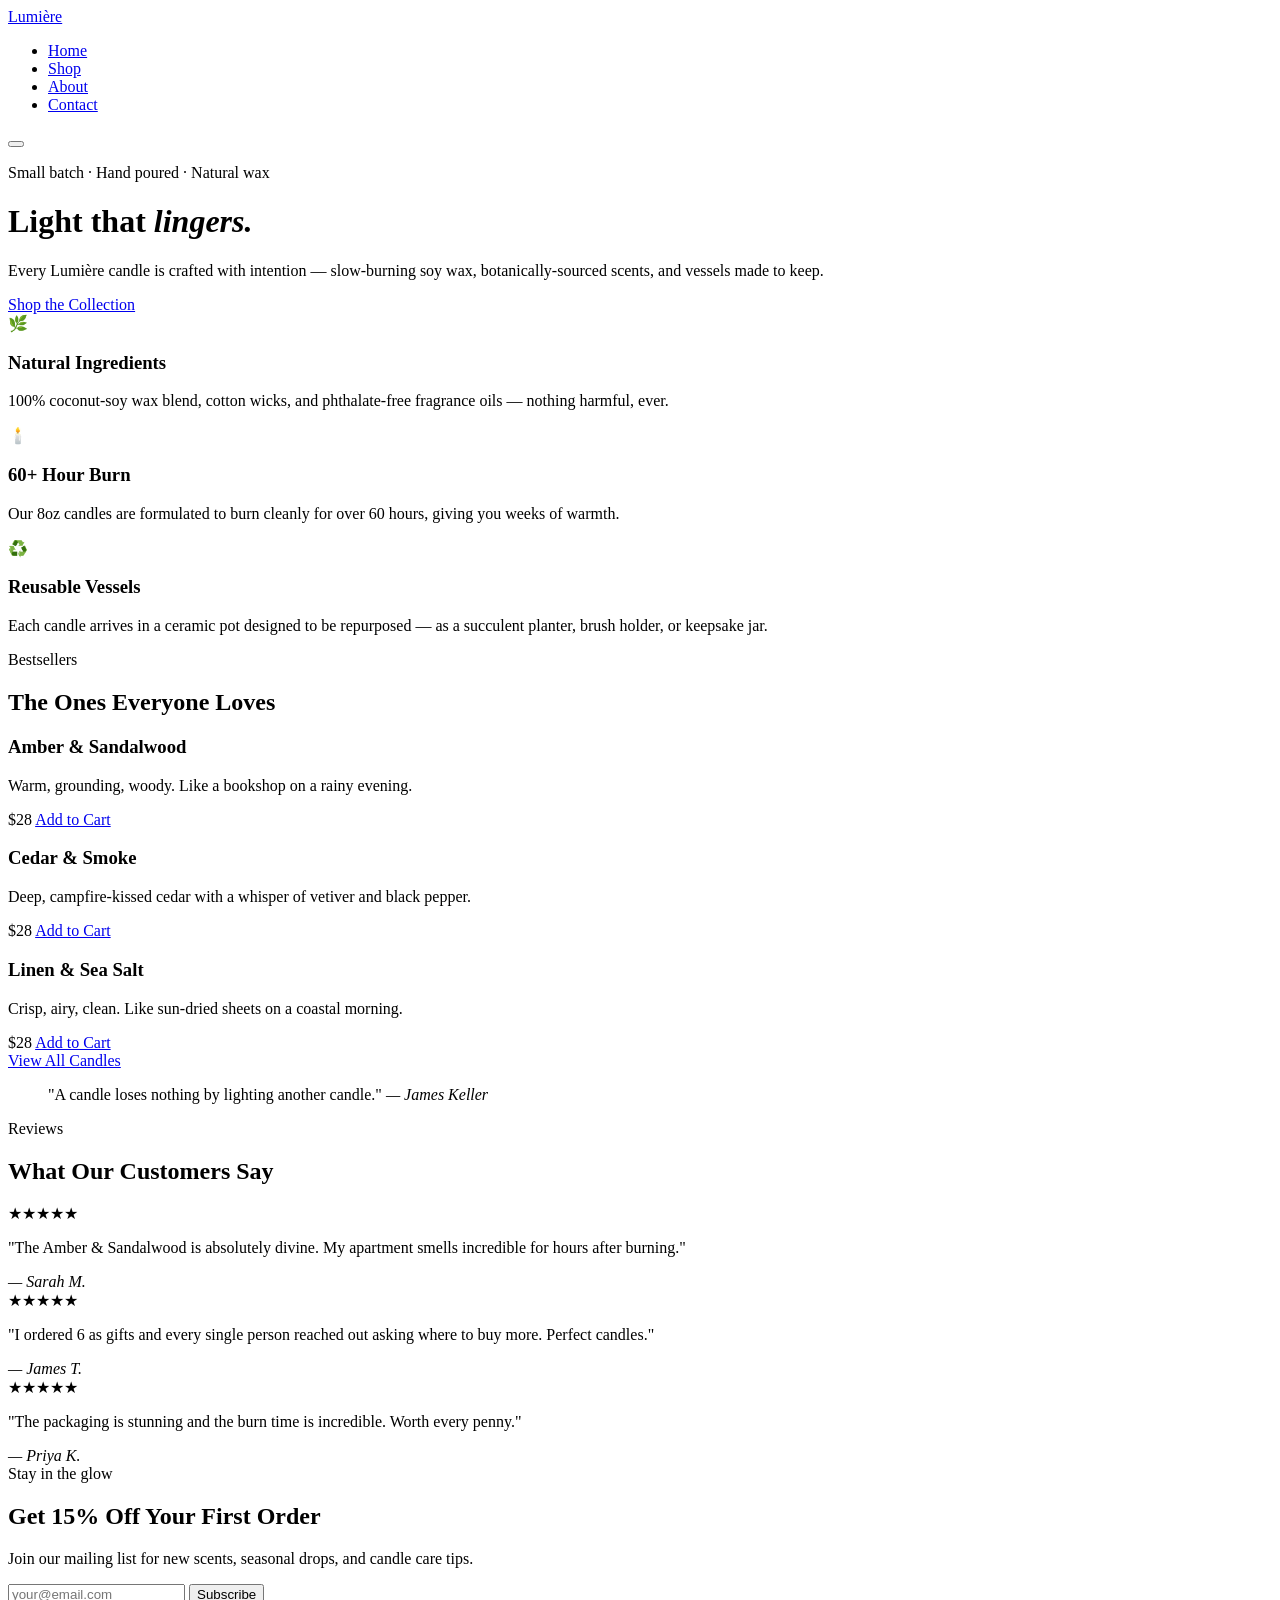
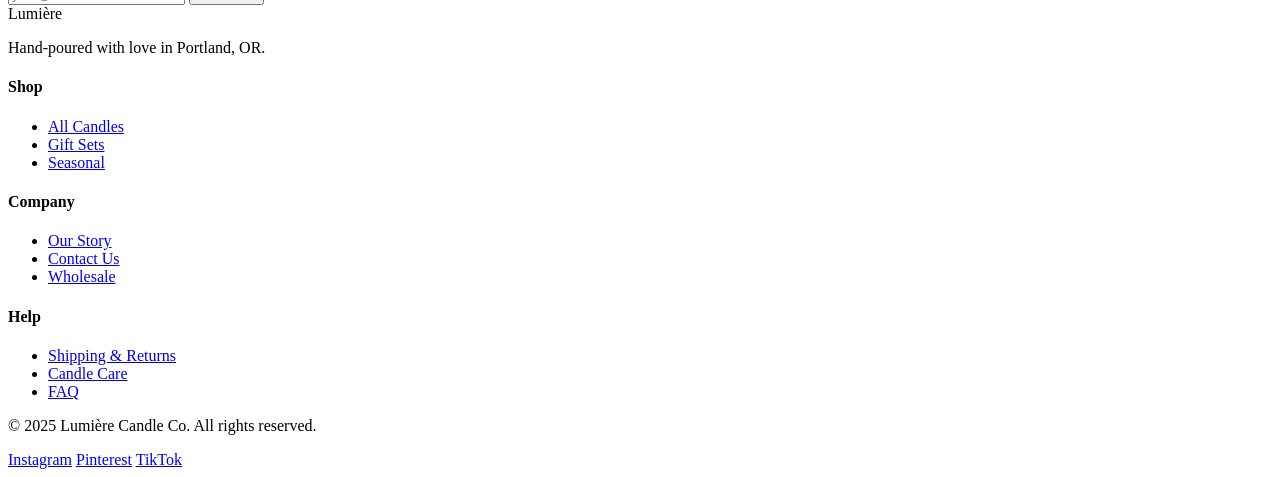
==== index.html @ 0c244f5c "Add files via upload" ====
<!DOCTYPE html>
<html lang="en">
<head>
  <meta charset="UTF-8" />
  <meta name="viewport" content="width=device-width, initial-scale=1.0" />
  <title>Lumière — Handcrafted Candles</title>
  <link rel="stylesheet" href="css/style.css" />
  <link rel="preconnect" href="https://fonts.googleapis.com" />
  <link rel="preconnect" href="https://fonts.gstatic.com" crossorigin />
  <link href="https://fonts.googleapis.com/css2?family=Cormorant+Garamond:ital,wght@0,300;0,400;0,600;1,300;1,400&family=Jost:wght@300;400;500&display=swap" rel="stylesheet" />
</head>
<body>

  <!-- NAV -->
  <nav class="nav" id="nav">
    <a href="index.html" class="nav__logo">Lumière</a>
    <ul class="nav__links">
      <li><a href="index.html">Home</a></li>
      <li><a href="shop.html">Shop</a></li>
      <li><a href="about.html">About</a></li>
      <li><a href="contact.html">Contact</a></li>
    </ul>
    <button class="nav__hamburger" id="hamburger" aria-label="Menu">
      <span></span><span></span><span></span>
    </button>
  </nav>

  <!-- HERO -->
  <header class="hero">
    <div class="hero__grain"></div>
    <div class="hero__content">
      <p class="hero__eyebrow">Small batch · Hand poured · Natural wax</p>
      <h1 class="hero__title">Light that <em>lingers.</em></h1>
      <p class="hero__sub">Every Lumière candle is crafted with intention — slow-burning soy wax, botanically-sourced scents, and vessels made to keep.</p>
      <a href="shop.html" class="btn btn--light">Shop the Collection</a>
    </div>
    <div class="hero__candle" aria-hidden="true">
      <div class="candle">
        <div class="candle__body"></div>
        <div class="candle__flame">
          <div class="candle__flame-inner"></div>
        </div>
        <div class="candle__glow"></div>
      </div>
    </div>
  </header>

  <!-- FEATURES -->
  <section class="features">
    <div class="features__grid">
      <div class="feature reveal">
        <div class="feature__icon">🌿</div>
        <h3>Natural Ingredients</h3>
        <p>100% coconut-soy wax blend, cotton wicks, and phthalate-free fragrance oils — nothing harmful, ever.</p>
      </div>
      <div class="feature reveal">
        <div class="feature__icon">🕯️</div>
        <h3>60+ Hour Burn</h3>
        <p>Our 8oz candles are formulated to burn cleanly for over 60 hours, giving you weeks of warmth.</p>
      </div>
      <div class="feature reveal">
        <div class="feature__icon">♻️</div>
        <h3>Reusable Vessels</h3>
        <p>Each candle arrives in a ceramic pot designed to be repurposed — as a succulent planter, brush holder, or keepsake jar.</p>
      </div>
    </div>
  </section>

  <!-- FEATURED PRODUCTS -->
  <section class="products">
    <div class="products__header reveal">
      <span class="section-label">Bestsellers</span>
      <h2>The Ones Everyone Loves</h2>
    </div>
    <div class="products__grid">
      <div class="card reveal">
        <div class="card__img card__img--amber"></div>
        <div class="card__body">
          <h3 class="card__name">Amber & Sandalwood</h3>
          <p class="card__desc">Warm, grounding, woody. Like a bookshop on a rainy evening.</p>
          <div class="card__footer">
            <span class="card__price">$28</span>
            <a href="shop.html" class="btn btn--small">Add to Cart</a>
          </div>
        </div>
      </div>
      <div class="card reveal">
        <div class="card__img card__img--cedar"></div>
        <div class="card__body">
          <h3 class="card__name">Cedar & Smoke</h3>
          <p class="card__desc">Deep, campfire-kissed cedar with a whisper of vetiver and black pepper.</p>
          <div class="card__footer">
            <span class="card__price">$28</span>
            <a href="shop.html" class="btn btn--small">Add to Cart</a>
          </div>
        </div>
      </div>
      <div class="card reveal">
        <div class="card__img card__img--linen"></div>
        <div class="card__body">
          <h3 class="card__name">Linen & Sea Salt</h3>
          <p class="card__desc">Crisp, airy, clean. Like sun-dried sheets on a coastal morning.</p>
          <div class="card__footer">
            <span class="card__price">$28</span>
            <a href="shop.html" class="btn btn--small">Add to Cart</a>
          </div>
        </div>
      </div>
    </div>
    <div class="products__cta reveal">
      <a href="shop.html" class="btn btn--outline">View All Candles</a>
    </div>
  </section>

  <!-- QUOTE BANNER -->
  <section class="quote">
    <div class="quote__grain"></div>
    <blockquote class="quote__text reveal">
      "A candle loses nothing by lighting another candle."
      <cite>— James Keller</cite>
    </blockquote>
  </section>

  <!-- TESTIMONIALS -->
  <section class="testimonials">
    <div class="testimonials__header reveal">
      <span class="section-label">Reviews</span>
      <h2>What Our Customers Say</h2>
    </div>
    <div class="testimonials__grid">
      <div class="testimonial reveal">
        <div class="testimonial__stars">★★★★★</div>
        <p>"The Amber & Sandalwood is absolutely divine. My apartment smells incredible for hours after burning."</p>
        <cite>— Sarah M.</cite>
      </div>
      <div class="testimonial reveal">
        <div class="testimonial__stars">★★★★★</div>
        <p>"I ordered 6 as gifts and every single person reached out asking where to buy more. Perfect candles."</p>
        <cite>— James T.</cite>
      </div>
      <div class="testimonial reveal">
        <div class="testimonial__stars">★★★★★</div>
        <p>"The packaging is stunning and the burn time is incredible. Worth every penny."</p>
        <cite>— Priya K.</cite>
      </div>
    </div>
  </section>

  <!-- NEWSLETTER -->
  <section class="newsletter reveal">
    <div class="newsletter__inner">
      <span class="section-label">Stay in the glow</span>
      <h2>Get 15% Off Your First Order</h2>
      <p>Join our mailing list for new scents, seasonal drops, and candle care tips.</p>
      <form class="newsletter__form" onsubmit="handleSubscribe(event)">
        <input type="email" placeholder="your@email.com" required />
        <button type="submit" class="btn btn--dark">Subscribe</button>
      </form>
      <p class="newsletter__note" id="newsletter-thanks" style="display:none;">✓ You're on the list! Check your inbox.</p>
    </div>
  </section>

  <!-- FOOTER -->
  <footer class="footer">
    <div class="footer__top">
      <div class="footer__brand">
        <span class="footer__logo">Lumière</span>
        <p>Hand-poured with love in Portland, OR.</p>
      </div>
      <div class="footer__links">
        <h4>Shop</h4>
        <ul>
          <li><a href="shop.html">All Candles</a></li>
          <li><a href="shop.html">Gift Sets</a></li>
          <li><a href="shop.html">Seasonal</a></li>
        </ul>
      </div>
      <div class="footer__links">
        <h4>Company</h4>
        <ul>
          <li><a href="about.html">Our Story</a></li>
          <li><a href="contact.html">Contact Us</a></li>
          <li><a href="#">Wholesale</a></li>
        </ul>
      </div>
      <div class="footer__links">
        <h4>Help</h4>
        <ul>
          <li><a href="#">Shipping & Returns</a></li>
          <li><a href="#">Candle Care</a></li>
          <li><a href="#">FAQ</a></li>
        </ul>
      </div>
    </div>
    <div class="footer__bottom">
      <p>© 2025 Lumière Candle Co. All rights reserved.</p>
      <div class="footer__socials">
        <a href="#" aria-label="Instagram">Instagram</a>
        <a href="#" aria-label="Pinterest">Pinterest</a>
        <a href="#" aria-label="TikTok">TikTok</a>
      </div>
    </div>
  </footer>

  <script src="js/main.js"></script>
</body>
</html>
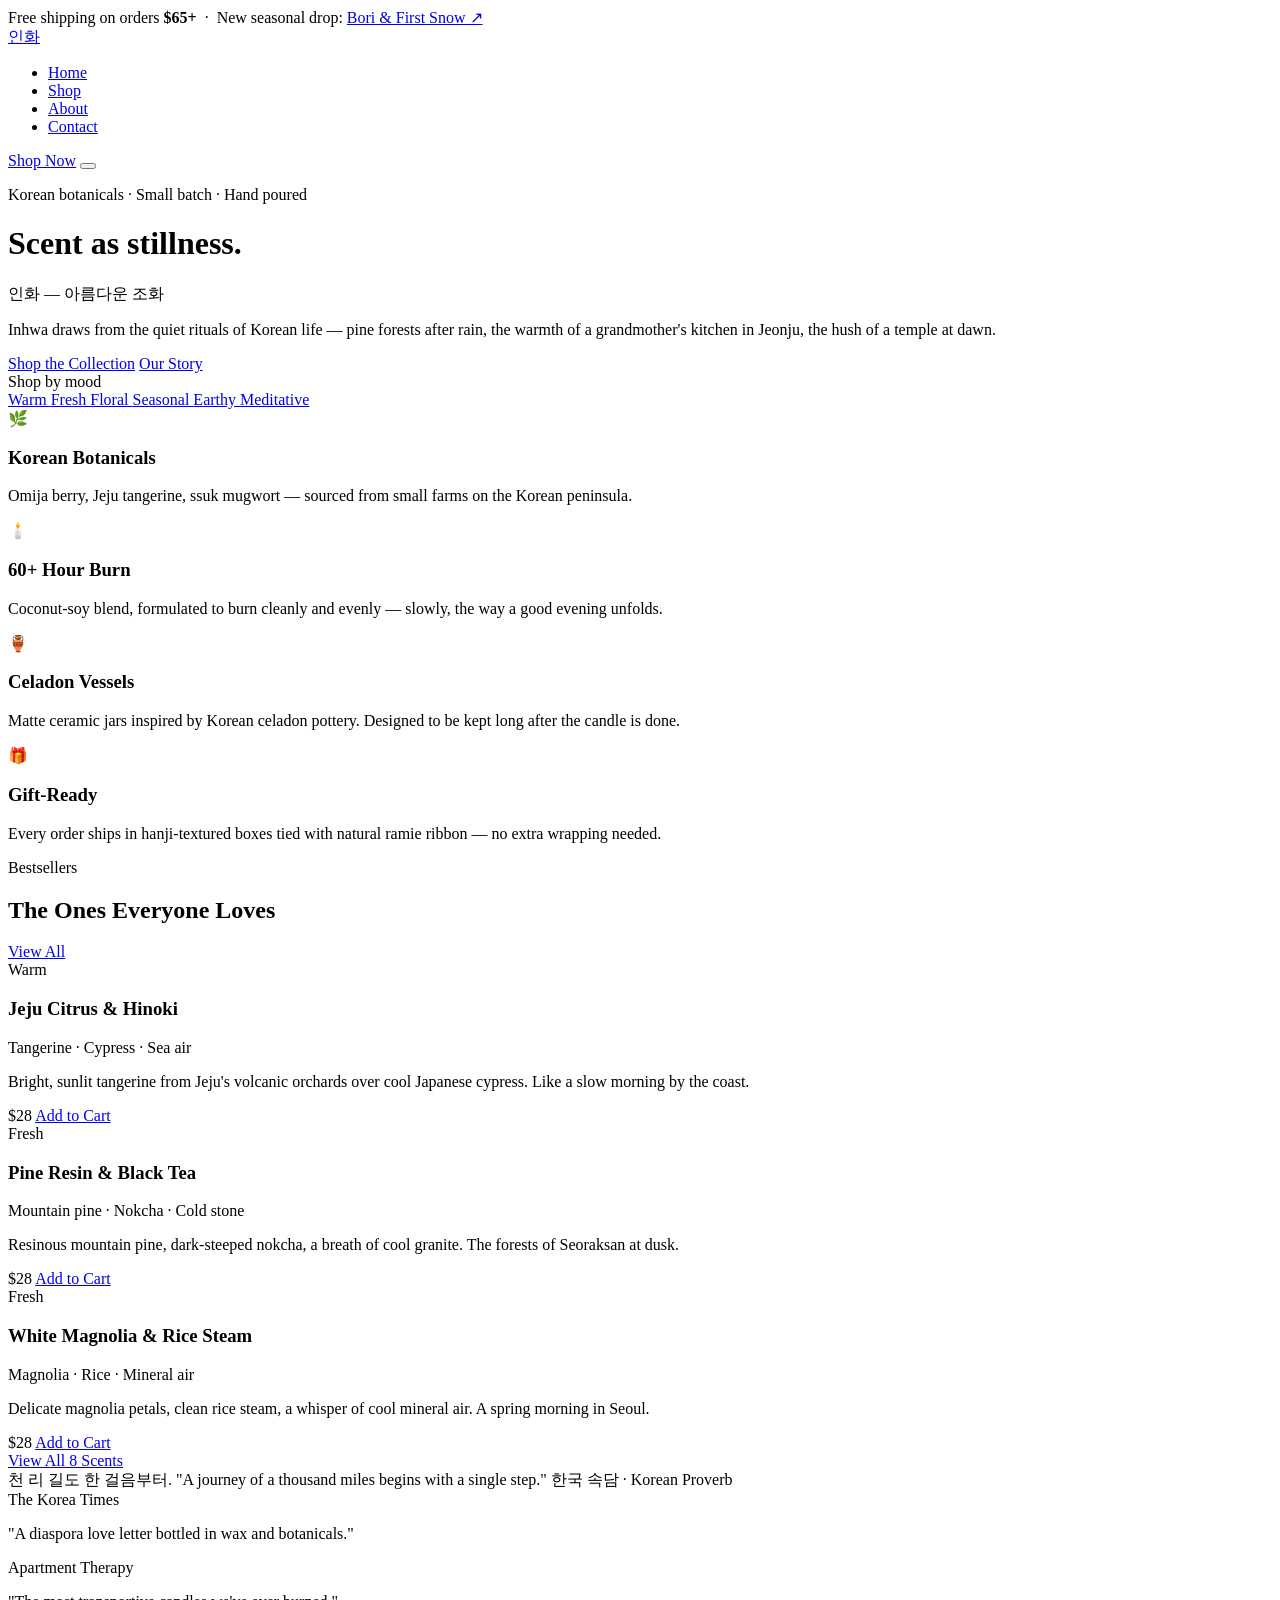
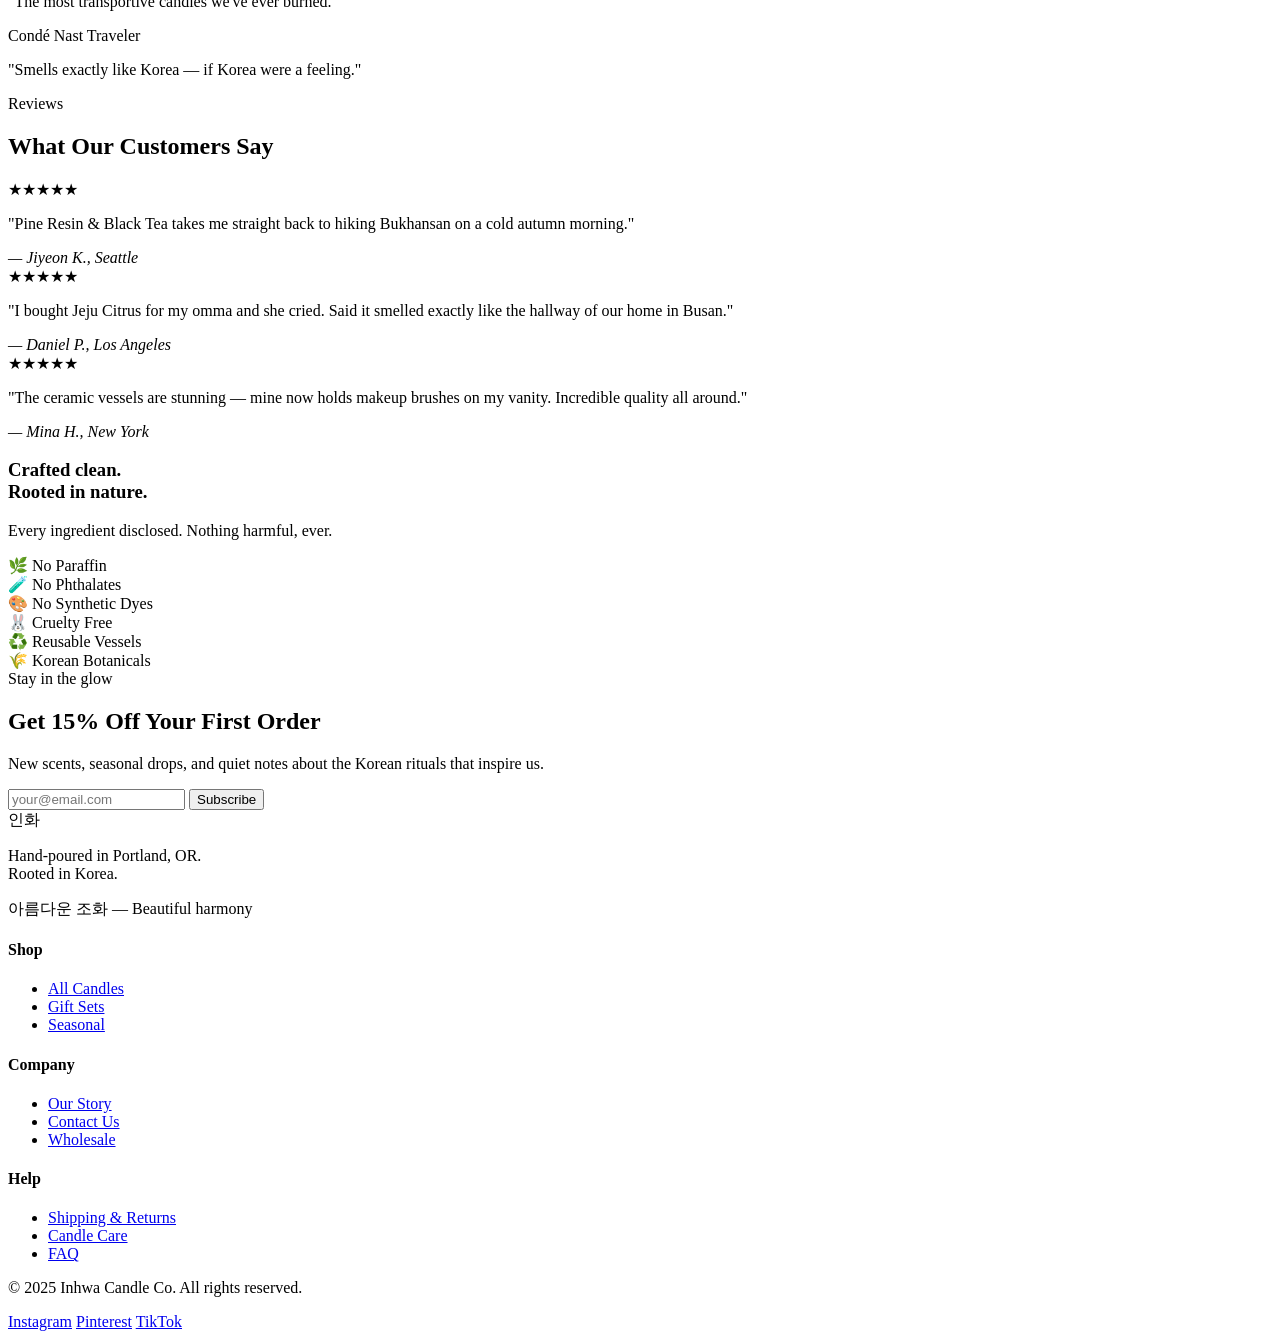
==== commit 6a7dfefa: "Add files via upload" ====
--- a/index.html
+++ b/index.html
@@ -3,122 +3,221 @@
 <head>
   <meta charset="UTF-8" />
   <meta name="viewport" content="width=device-width, initial-scale=1.0" />
-  <title>Lumière — Handcrafted Candles</title>
+  <title>Inhwa — Handcrafted Korean-Inspired Candles</title>
   <link rel="stylesheet" href="css/style.css" />
-  <link rel="preconnect" href="https://fonts.googleapis.com" />
-  <link rel="preconnect" href="https://fonts.gstatic.com" crossorigin />
-  <link href="https://fonts.googleapis.com/css2?family=Cormorant+Garamond:ital,wght@0,300;0,400;0,600;1,300;1,400&family=Jost:wght@300;400;500&display=swap" rel="stylesheet" />
 </head>
 <body>
 
+  <!-- ANNOUNCEMENT BAR -->
+  <div class="announcement">
+    Free shipping on orders <strong>$65+</strong> &nbsp;·&nbsp; 
+    New seasonal drop: <a href="shop.html">Bori & First Snow ↗</a>
+  </div>
+
   <!-- NAV -->
   <nav class="nav" id="nav">
-    <a href="index.html" class="nav__logo">Lumière</a>
+    <a href="index.html" class="nav__logo">
+      인화<span class="logo-dot"></span>
+    </a>
     <ul class="nav__links">
-      <li><a href="index.html">Home</a></li>
+      <li><a href="index.html" class="active">Home</a></li>
       <li><a href="shop.html">Shop</a></li>
       <li><a href="about.html">About</a></li>
       <li><a href="contact.html">Contact</a></li>
     </ul>
+    <a href="shop.html" class="btn nav__cta">Shop Now</a>
     <button class="nav__hamburger" id="hamburger" aria-label="Menu">
       <span></span><span></span><span></span>
     </button>
   </nav>
 
-  <!-- HERO -->
+  <!-- DANCHEONG STRIPE -->
+  <div class="dancheong-border"></div>
+
+  <!-- HERO — Split layout -->
   <header class="hero">
-    <div class="hero__grain"></div>
-    <div class="hero__content">
-      <p class="hero__eyebrow">Small batch · Hand poured · Natural wax</p>
-      <h1 class="hero__title">Light that <em>lingers.</em></h1>
-      <p class="hero__sub">Every Lumière candle is crafted with intention — slow-burning soy wax, botanically-sourced scents, and vessels made to keep.</p>
-      <a href="shop.html" class="btn btn--light">Shop the Collection</a>
-    </div>
-    <div class="hero__candle" aria-hidden="true">
-      <div class="candle">
-        <div class="candle__body"></div>
-        <div class="candle__flame">
-          <div class="candle__flame-inner"></div>
-        </div>
-        <div class="candle__glow"></div>
+    <div class="hero__left">
+      <p class="hero__eyebrow">Korean botanicals · Small batch · Hand poured</p>
+      <h1 class="hero__title">
+        Scent as
+        <span class="hero__title--sub">stillness.</span>
+      </h1>
+      <p class="hero__korean">인화 — 아름다운 조화</p>
+      <p class="hero__sub">Inhwa draws from the quiet rituals of Korean life — pine forests after rain, the warmth of a grandmother's kitchen in Jeonju, the hush of a temple at dawn.</p>
+      <div class="hero__actions">
+        <a href="shop.html" class="btn btn--primary">Shop the Collection</a>
+        <a href="about.html" class="btn btn--ghost">Our Story</a>
+      </div>
+    </div>
+    <div class="hero__right">
+      <div class="hero__geo">
+        <div class="geo-ring"></div>
+        <div class="geo-ring"></div>
+        <div class="geo-ring"></div>
+        <div class="geo-diamond"></div>
+        <div class="geo-diamond-sm"></div>
+        <div class="geo-bar"></div>
+        <div class="geo-bar"></div>
+        <div class="candle-3d">
+          <div class="candle__glow"></div>
+          <div class="candle__flame">
+            <div class="candle__flame-inner"></div>
+          </div>
+          <div class="candle__body"></div>
+        </div>
       </div>
     </div>
   </header>
+
+  <!-- SCENT STRIP -->
+  <section class="scent-strip">
+    <div class="scent-strip__label">
+      <span class="section-label">Shop by mood</span>
+    </div>
+    <div class="scent-strip__track">
+      <a href="shop.html" class="scent-pill">
+        <span class="scent-pill__dot" style="background:#c87830"></span> Warm
+      </a>
+      <a href="shop.html" class="scent-pill">
+        <span class="scent-pill__dot" style="background:#1a7a6e"></span> Fresh
+      </a>
+      <a href="shop.html" class="scent-pill">
+        <span class="scent-pill__dot" style="background:#1e4fa3"></span> Floral
+      </a>
+      <a href="shop.html" class="scent-pill">
+        <span class="scent-pill__dot" style="background:#c94430"></span> Seasonal
+      </a>
+      <a href="shop.html" class="scent-pill">
+        <span class="scent-pill__dot" style="background:#2a6b35"></span> Earthy
+      </a>
+      <a href="shop.html" class="scent-pill">
+        <span class="scent-pill__dot" style="background:#6040a8"></span> Meditative
+      </a>
+    </div>
+  </section>
 
   <!-- FEATURES -->
   <section class="features">
     <div class="features__grid">
       <div class="feature reveal">
-        <div class="feature__icon">🌿</div>
-        <h3>Natural Ingredients</h3>
-        <p>100% coconut-soy wax blend, cotton wicks, and phthalate-free fragrance oils — nothing harmful, ever.</p>
+        <span class="feature__icon">🌿</span>
+        <h3>Korean Botanicals</h3>
+        <p>Omija berry, Jeju tangerine, ssuk mugwort — sourced from small farms on the Korean peninsula.</p>
       </div>
       <div class="feature reveal">
-        <div class="feature__icon">🕯️</div>
+        <span class="feature__icon">🕯️</span>
         <h3>60+ Hour Burn</h3>
-        <p>Our 8oz candles are formulated to burn cleanly for over 60 hours, giving you weeks of warmth.</p>
+        <p>Coconut-soy blend, formulated to burn cleanly and evenly — slowly, the way a good evening unfolds.</p>
       </div>
       <div class="feature reveal">
-        <div class="feature__icon">♻️</div>
-        <h3>Reusable Vessels</h3>
-        <p>Each candle arrives in a ceramic pot designed to be repurposed — as a succulent planter, brush holder, or keepsake jar.</p>
-      </div>
-    </div>
-  </section>
-
-  <!-- FEATURED PRODUCTS -->
+        <span class="feature__icon">🏺</span>
+        <h3>Celadon Vessels</h3>
+        <p>Matte ceramic jars inspired by Korean celadon pottery. Designed to be kept long after the candle is done.</p>
+      </div>
+      <div class="feature reveal">
+        <span class="feature__icon">🎁</span>
+        <h3>Gift-Ready</h3>
+        <p>Every order ships in hanji-textured boxes tied with natural ramie ribbon — no extra wrapping needed.</p>
+      </div>
+    </div>
+  </section>
+
+  <!-- DANCHEONG STRIPE -->
+  <div class="dancheong-border dancheong-border--thin"></div>
+
+  <!-- PRODUCTS -->
   <section class="products">
     <div class="products__header reveal">
-      <span class="section-label">Bestsellers</span>
-      <h2>The Ones Everyone Loves</h2>
+      <div>
+        <span class="section-label">Bestsellers</span>
+        <h2>The Ones Everyone Loves</h2>
+      </div>
+      <a href="shop.html" class="btn btn--outline">View All</a>
     </div>
     <div class="products__grid">
+
       <div class="card reveal">
-        <div class="card__img card__img--amber"></div>
+        <div class="card__stripe" style="background:linear-gradient(to bottom,#c87830,#e8aa60)"></div>
+        <div class="card__img">
+          <div class="card__img-inner card__img-inner--amber" style="background:linear-gradient(135deg,#5a3010,#9a5820 40%,#c87830 70%,#e8aa60)"></div>
+        </div>
         <div class="card__body">
-          <h3 class="card__name">Amber & Sandalwood</h3>
-          <p class="card__desc">Warm, grounding, woody. Like a bookshop on a rainy evening.</p>
+          <span class="card__tag card__tag--warm">Warm</span>
+          <h3 class="card__name">Jeju Citrus & Hinoki</h3>
+          <p class="card__notes">Tangerine · Cypress · Sea air</p>
+          <p class="card__desc">Bright, sunlit tangerine from Jeju's volcanic orchards over cool Japanese cypress. Like a slow morning by the coast.</p>
           <div class="card__footer">
             <span class="card__price">$28</span>
             <a href="shop.html" class="btn btn--small">Add to Cart</a>
           </div>
         </div>
       </div>
+
       <div class="card reveal">
-        <div class="card__img card__img--cedar"></div>
+        <div class="card__stripe" style="background:linear-gradient(to bottom,#1a7a6e,#3aa8a0)"></div>
+        <div class="card__img">
+          <div class="card__img-inner" style="background:linear-gradient(135deg,#1a3020,#2a5535 40%,#3a7048 70%,#6a9a60)"></div>
+        </div>
         <div class="card__body">
-          <h3 class="card__name">Cedar & Smoke</h3>
-          <p class="card__desc">Deep, campfire-kissed cedar with a whisper of vetiver and black pepper.</p>
+          <span class="card__tag card__tag--fresh">Fresh</span>
+          <h3 class="card__name">Pine Resin & Black Tea</h3>
+          <p class="card__notes">Mountain pine · Nokcha · Cold stone</p>
+          <p class="card__desc">Resinous mountain pine, dark-steeped nokcha, a breath of cool granite. The forests of Seoraksan at dusk.</p>
           <div class="card__footer">
             <span class="card__price">$28</span>
             <a href="shop.html" class="btn btn--small">Add to Cart</a>
           </div>
         </div>
       </div>
+
       <div class="card reveal">
-        <div class="card__img card__img--linen"></div>
+        <div class="card__stripe" style="background:linear-gradient(to bottom,#3a6068,#90d0c8)"></div>
+        <div class="card__img">
+          <div class="card__img-inner" style="background:linear-gradient(135deg,#3a6068,#2a8888 40%,#3aa8a0 70%,#90d0c8)"></div>
+        </div>
         <div class="card__body">
-          <h3 class="card__name">Linen & Sea Salt</h3>
-          <p class="card__desc">Crisp, airy, clean. Like sun-dried sheets on a coastal morning.</p>
+          <span class="card__tag card__tag--fresh">Fresh</span>
+          <h3 class="card__name">White Magnolia & Rice Steam</h3>
+          <p class="card__notes">Magnolia · Rice · Mineral air</p>
+          <p class="card__desc">Delicate magnolia petals, clean rice steam, a whisper of cool mineral air. A spring morning in Seoul.</p>
           <div class="card__footer">
             <span class="card__price">$28</span>
             <a href="shop.html" class="btn btn--small">Add to Cart</a>
           </div>
         </div>
       </div>
+
     </div>
     <div class="products__cta reveal">
-      <a href="shop.html" class="btn btn--outline">View All Candles</a>
+      <a href="shop.html" class="btn btn--outline">View All 8 Scents</a>
     </div>
   </section>
 
   <!-- QUOTE BANNER -->
   <section class="quote">
-    <div class="quote__grain"></div>
-    <blockquote class="quote__text reveal">
-      "A candle loses nothing by lighting another candle."
-      <cite>— James Keller</cite>
-    </blockquote>
+    <div class="quote__inner reveal">
+      <span class="quote__hangul">천 리 길도 한 걸음부터.</span>
+      <span class="quote__translation">"A journey of a thousand miles begins with a single step."</span>
+      <span class="quote__source">한국 속담 · Korean Proverb</span>
+    </div>
+  </section>
+
+  <!-- PRESS -->
+  <section class="press">
+    <div class="press__inner">
+      <div class="press__item reveal">
+        <span class="press__outlet">The Korea Times</span>
+        <p class="press__quote">"A diaspora love letter bottled in wax and botanicals."</p>
+      </div>
+      <div class="press__item reveal">
+        <span class="press__outlet">Apartment Therapy</span>
+        <p class="press__quote">"The most transportive candles we've ever burned."</p>
+      </div>
+      <div class="press__item reveal">
+        <span class="press__outlet">Condé Nast Traveler</span>
+        <p class="press__quote">"Smells exactly like Korea — if Korea were a feeling."</p>
+      </div>
+    </div>
   </section>
 
   <!-- TESTIMONIALS -->
@@ -130,18 +229,36 @@
     <div class="testimonials__grid">
       <div class="testimonial reveal">
         <div class="testimonial__stars">★★★★★</div>
-        <p>"The Amber & Sandalwood is absolutely divine. My apartment smells incredible for hours after burning."</p>
-        <cite>— Sarah M.</cite>
+        <p>"Pine Resin & Black Tea takes me straight back to hiking Bukhansan on a cold autumn morning."</p>
+        <cite>— Jiyeon K., Seattle</cite>
       </div>
       <div class="testimonial reveal">
         <div class="testimonial__stars">★★★★★</div>
-        <p>"I ordered 6 as gifts and every single person reached out asking where to buy more. Perfect candles."</p>
-        <cite>— James T.</cite>
+        <p>"I bought Jeju Citrus for my omma and she cried. Said it smelled exactly like the hallway of our home in Busan."</p>
+        <cite>— Daniel P., Los Angeles</cite>
       </div>
       <div class="testimonial reveal">
         <div class="testimonial__stars">★★★★★</div>
-        <p>"The packaging is stunning and the burn time is incredible. Worth every penny."</p>
-        <cite>— Priya K.</cite>
+        <p>"The ceramic vessels are stunning — mine now holds makeup brushes on my vanity. Incredible quality all around."</p>
+        <cite>— Mina H., New York</cite>
+      </div>
+    </div>
+  </section>
+
+  <!-- INGREDIENTS BADGES -->
+  <section class="ingredients">
+    <div class="ingredients__inner">
+      <div class="ingredients__text">
+        <h3>Crafted clean.<br>Rooted in nature.</h3>
+        <p>Every ingredient disclosed. Nothing harmful, ever.</p>
+      </div>
+      <div class="ingredients__badges">
+        <div class="badge"><span class="badge__icon">🌿</span> No Paraffin</div>
+        <div class="badge"><span class="badge__icon">🧪</span> No Phthalates</div>
+        <div class="badge"><span class="badge__icon">🎨</span> No Synthetic Dyes</div>
+        <div class="badge"><span class="badge__icon">🐰</span> Cruelty Free</div>
+        <div class="badge"><span class="badge__icon">♻️</span> Reusable Vessels</div>
+        <div class="badge"><span class="badge__icon">🌾</span> Korean Botanicals</div>
       </div>
     </div>
   </section>
@@ -151,21 +268,25 @@
     <div class="newsletter__inner">
       <span class="section-label">Stay in the glow</span>
       <h2>Get 15% Off Your First Order</h2>
-      <p>Join our mailing list for new scents, seasonal drops, and candle care tips.</p>
+      <p>New scents, seasonal drops, and quiet notes about the Korean rituals that inspire us.</p>
       <form class="newsletter__form" onsubmit="handleSubscribe(event)">
         <input type="email" placeholder="your@email.com" required />
         <button type="submit" class="btn btn--dark">Subscribe</button>
       </form>
-      <p class="newsletter__note" id="newsletter-thanks" style="display:none;">✓ You're on the list! Check your inbox.</p>
-    </div>
-  </section>
+      <p class="newsletter__note" id="newsletter-thanks" style="display:none;">✓ You're in! Check your inbox. 감사합니다.</p>
+    </div>
+  </section>
+
+  <!-- DANCHEONG STRIPE -->
+  <div class="dancheong-border"></div>
 
   <!-- FOOTER -->
   <footer class="footer">
     <div class="footer__top">
       <div class="footer__brand">
-        <span class="footer__logo">Lumière</span>
-        <p>Hand-poured with love in Portland, OR.</p>
+        <span class="footer__logo">인화<span class="logo-dot"></span></span>
+        <p>Hand-poured in Portland, OR.<br>Rooted in Korea.</p>
+        <span class="footer__tagline">아름다운 조화 — Beautiful harmony</span>
       </div>
       <div class="footer__links">
         <h4>Shop</h4>
@@ -193,11 +314,11 @@
       </div>
     </div>
     <div class="footer__bottom">
-      <p>© 2025 Lumière Candle Co. All rights reserved.</p>
+      <p>© 2025 Inhwa Candle Co. All rights reserved.</p>
       <div class="footer__socials">
-        <a href="#" aria-label="Instagram">Instagram</a>
-        <a href="#" aria-label="Pinterest">Pinterest</a>
-        <a href="#" aria-label="TikTok">TikTok</a>
+        <a href="#">Instagram</a>
+        <a href="#">Pinterest</a>
+        <a href="#">TikTok</a>
       </div>
     </div>
   </footer>
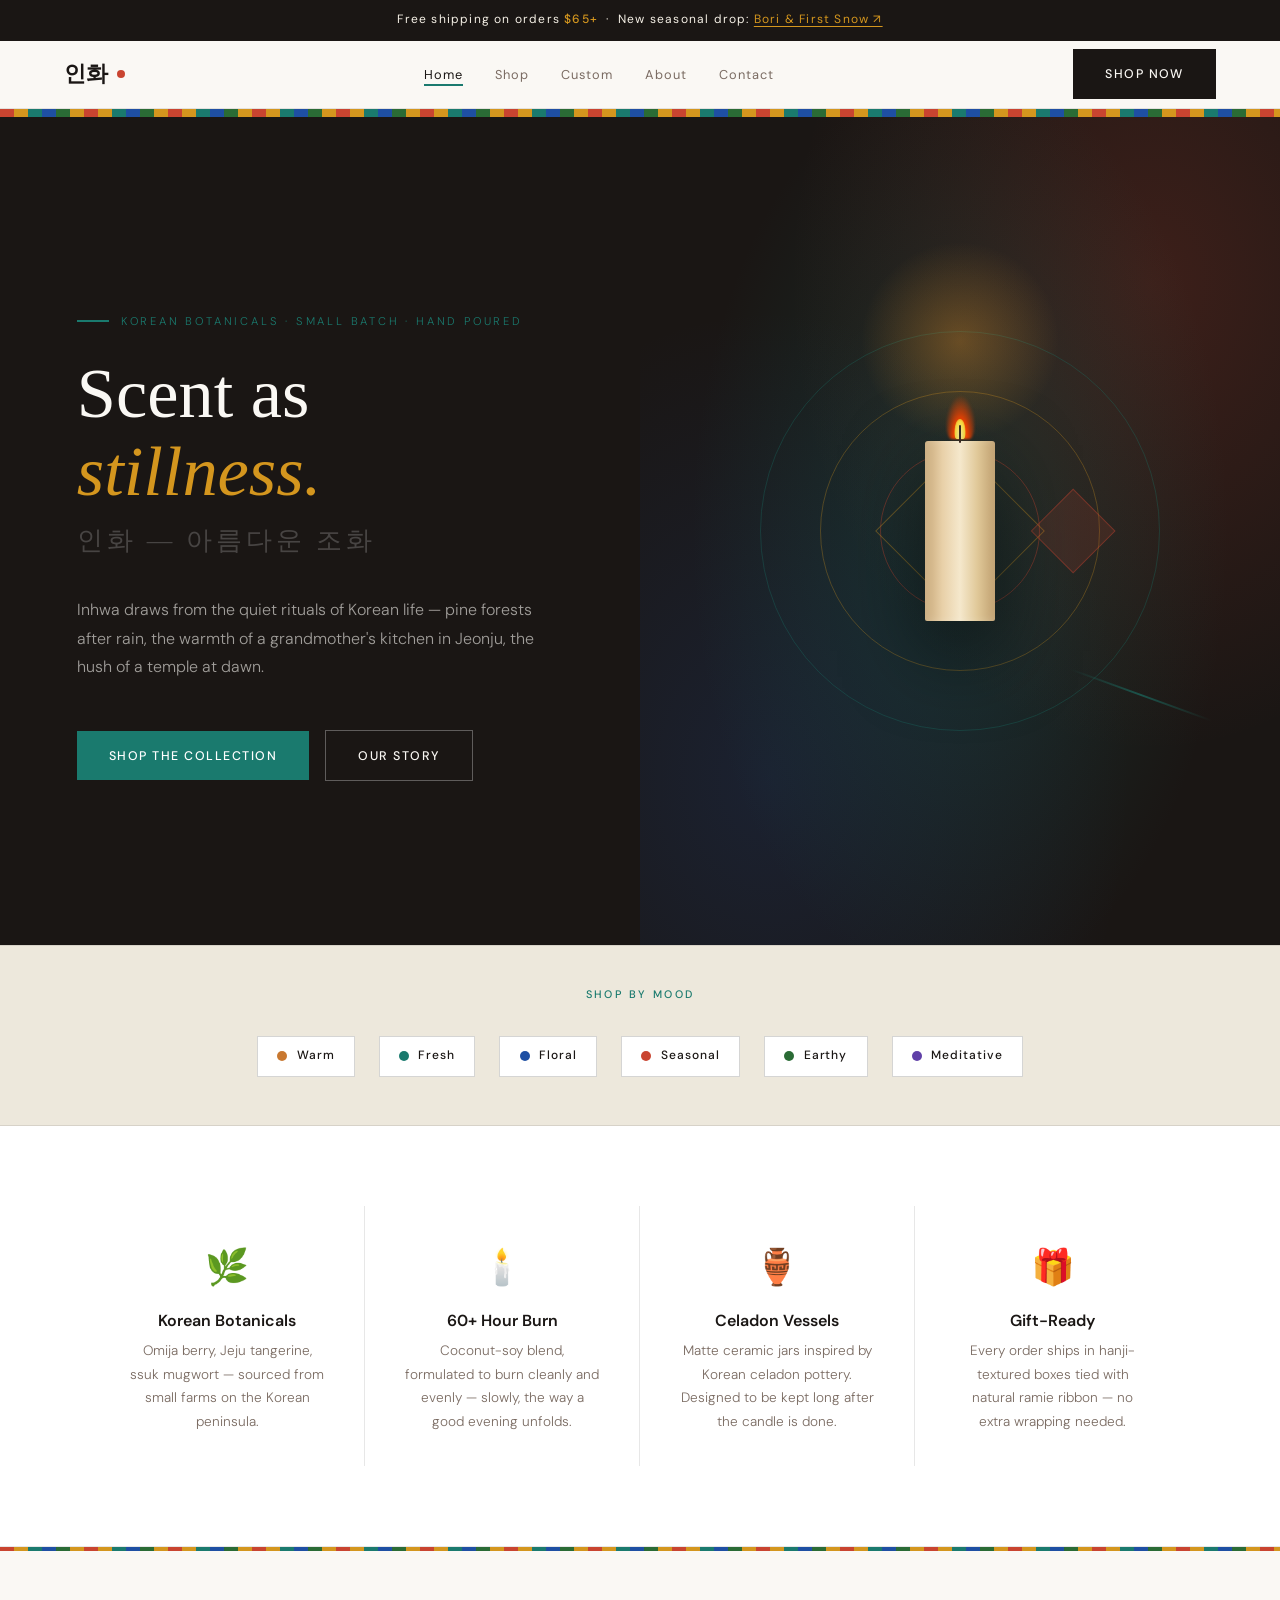
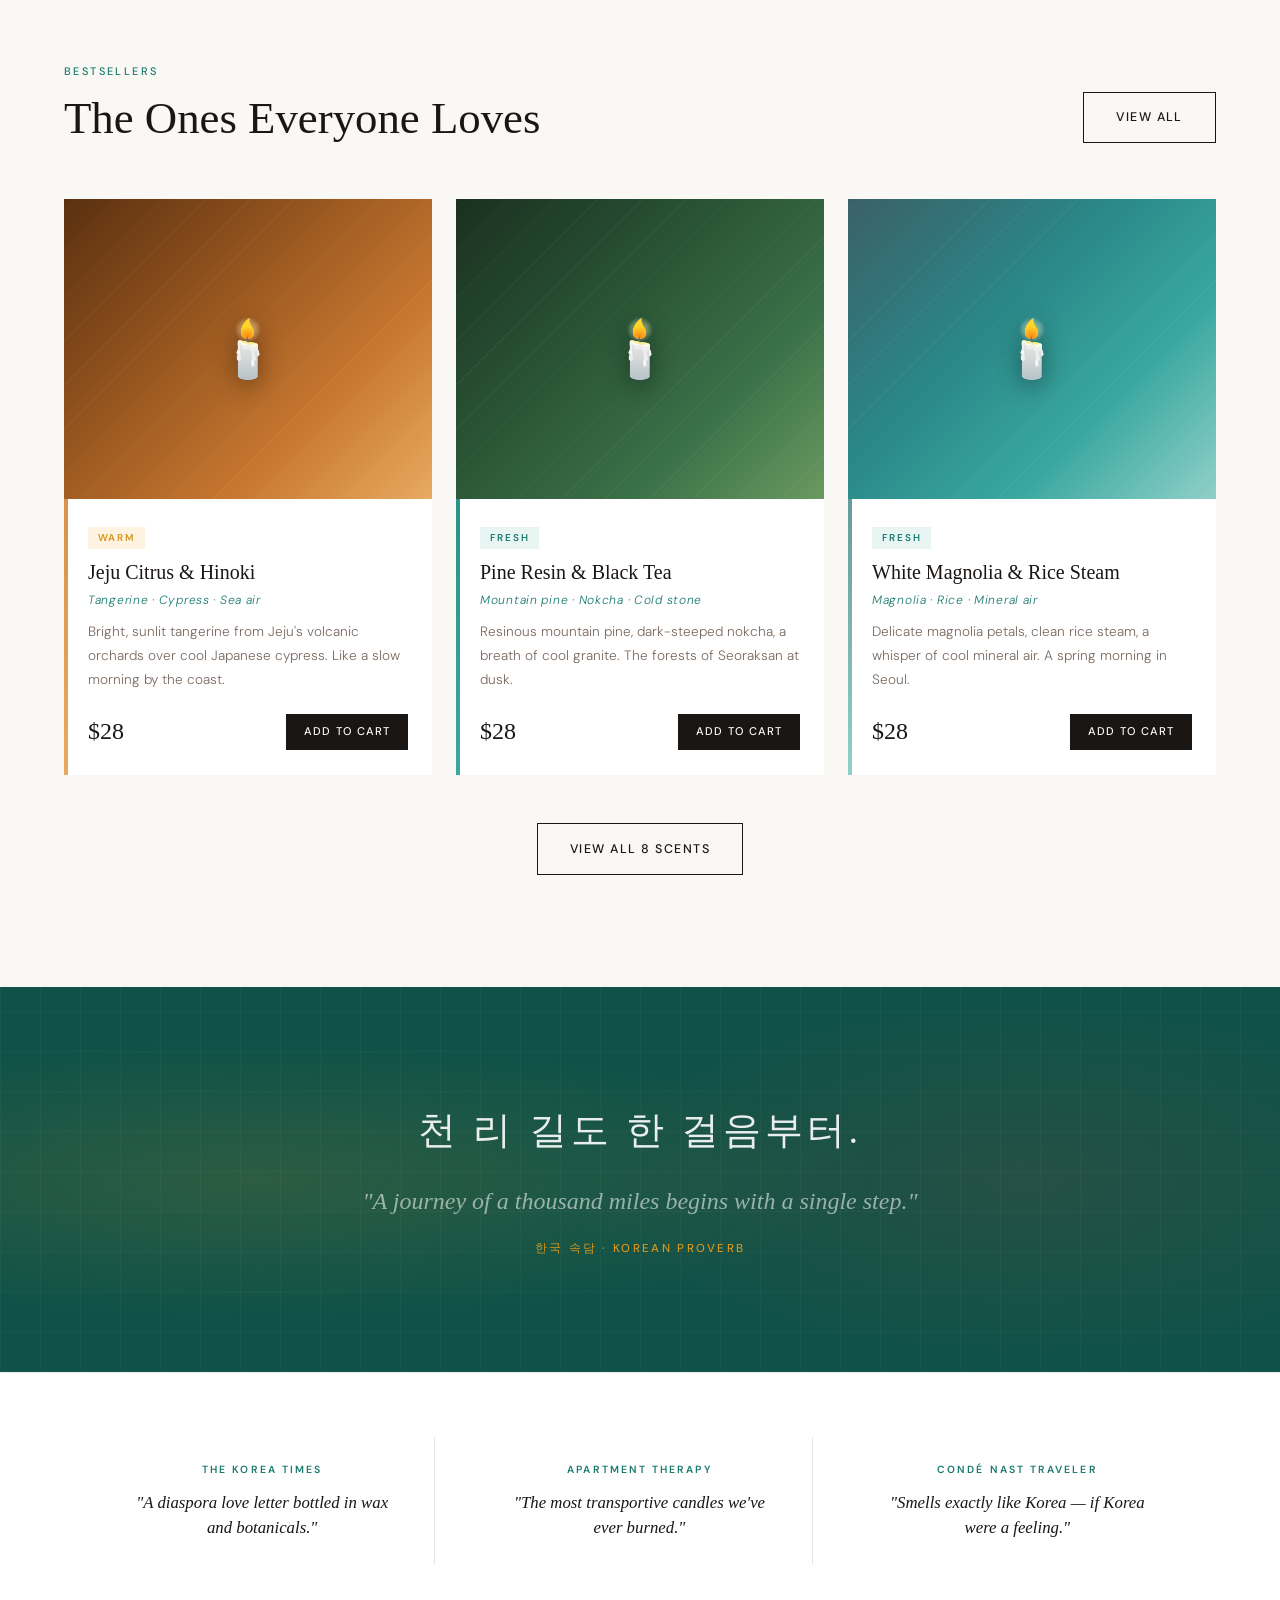
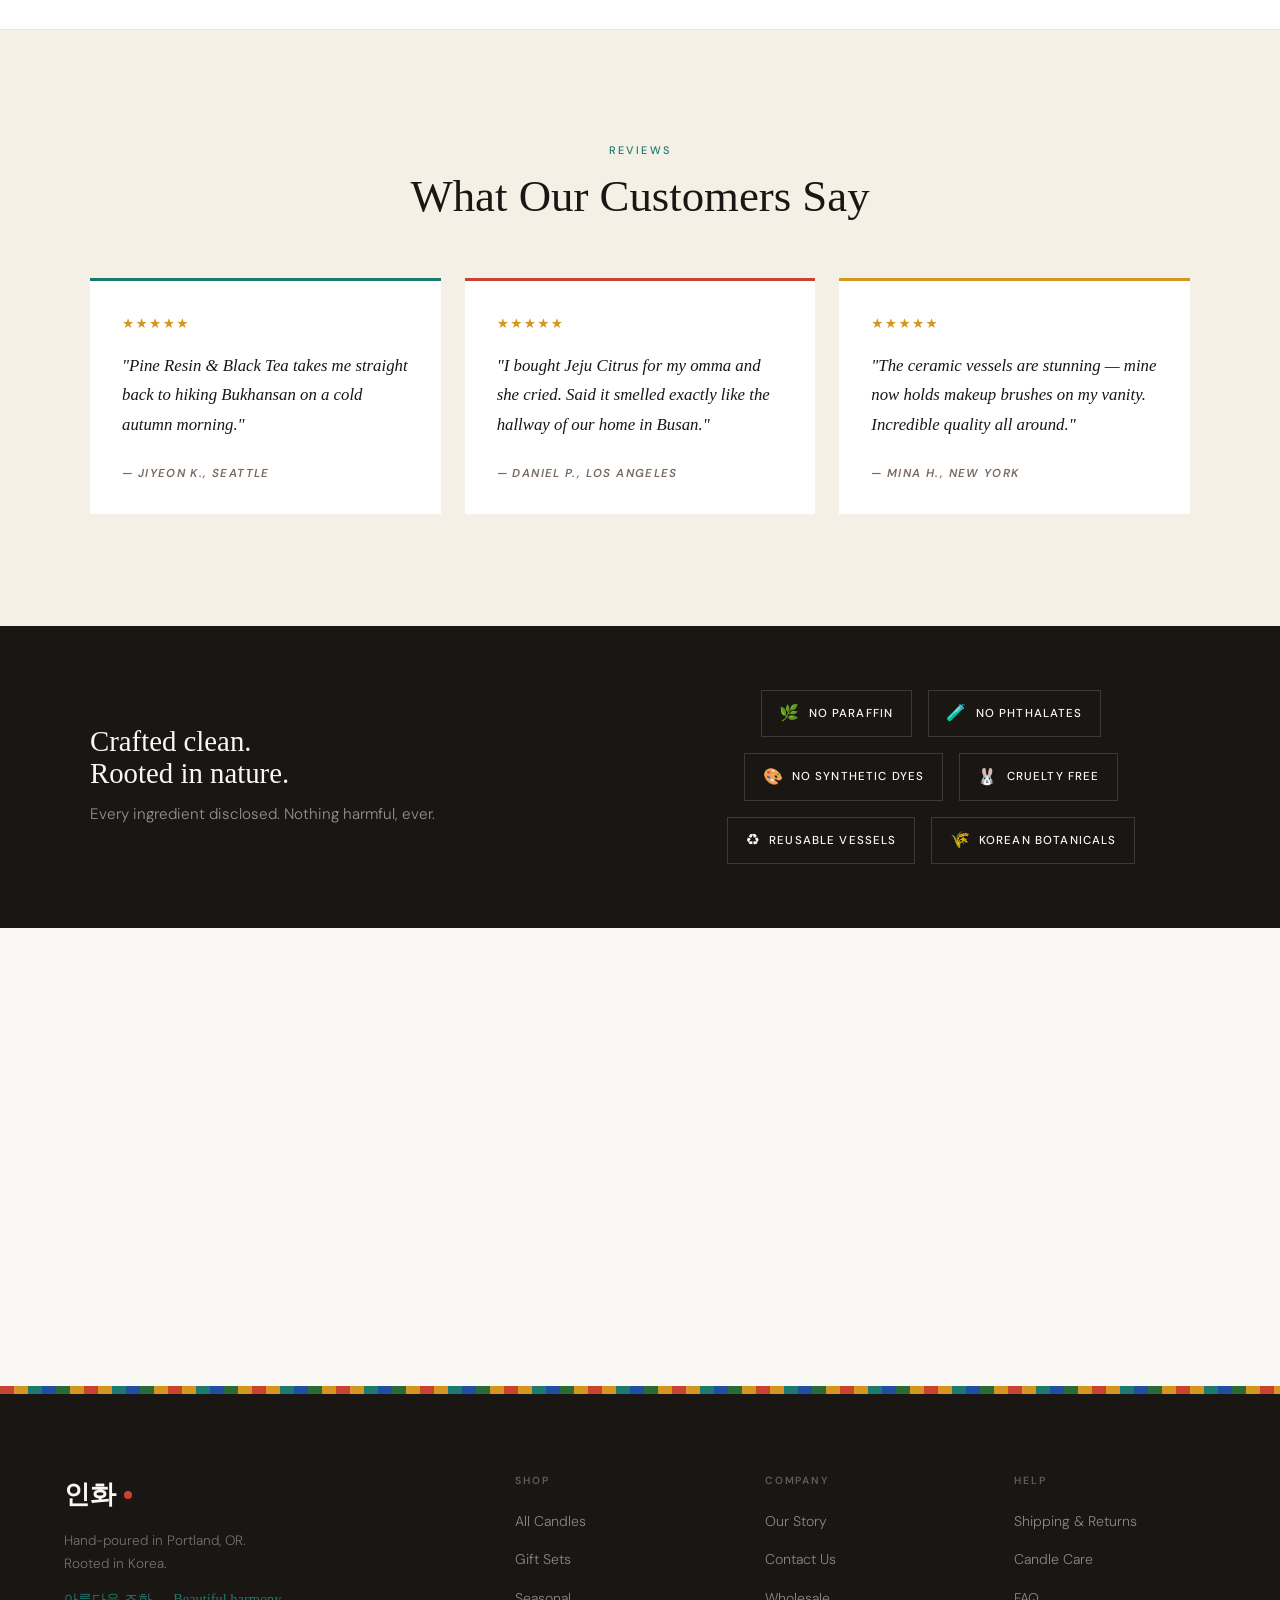
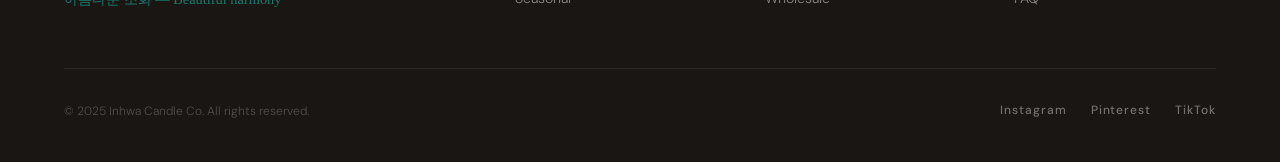
==== commit c077cb15: "update to add custom scent tab" ====
--- a/index.html
+++ b/index.html
@@ -22,6 +22,7 @@
     <ul class="nav__links">
       <li><a href="index.html" class="active">Home</a></li>
       <li><a href="shop.html">Shop</a></li>
+      <li><a href="custom.html">Custom</a></li>
       <li><a href="about.html">About</a></li>
       <li><a href="contact.html">Contact</a></li>
     </ul>
--- a/css/style.css
+++ b/css/style.css
@@ -0,0 +1,1196 @@
+/* ============================================
+   인화 INHWA CANDLE CO. — Main Stylesheet
+   Aesthetic: Dancheong jewel tones × Otherland editorial
+   Colors drawn from Korean temple Dancheong patterns
+   ============================================ */
+
+@import url('https://fonts.googleapis.com/css2?family=DM+Serif+Display:ital@0;1&family=Hahmlet:wght@300;400;500;600&family=DM+Sans:wght@300;400;500&display=swap');
+
+:root {
+  /* ── Dancheong Palette ── */
+  --jade:       #1a7a6e;
+  --jade-dark:  #0f5248;
+  --jade-light: #e8f5f3;
+  --vermillion: #c94430;
+  --vermillion-light: #f9ede9;
+  --cobalt:     #1e4fa3;
+  --cobalt-light: #e8eef9;
+  --gold:       #d4961e;
+  --gold-light: #fdf3e0;
+  --forest:     #2a6b35;
+
+  /* ── Neutrals ── */
+  --ivory:      #faf8f4;
+  --cream:      #f5f0e6;
+  --paper:      #ede8dc;
+  --ink:        #1a1614;
+  --ink-mid:    #3d2e28;
+  --ink-soft:   #7a6b62;
+  --border:     rgba(26, 22, 20, 0.10);
+  --border-rich: rgba(26, 22, 20, 0.18);
+
+  /* ── Type ── */
+  --font-display: 'DM Serif Display', 'Palatino Linotype', Georgia, serif;
+  --font-korean:  'Hahmlet', serif;
+  --font-body:    'DM Sans', system-ui, sans-serif;
+
+  --ease-out: cubic-bezier(0.16, 1, 0.3, 1);
+}
+
+/* ── Reset ── */
+*, *::before, *::after { box-sizing: border-box; margin: 0; padding: 0; }
+html { scroll-behavior: smooth; font-size: 16px; }
+body {
+  font-family: var(--font-body);
+  color: var(--ink);
+  background: var(--ivory);
+  line-height: 1.65;
+  font-weight: 300;
+  overflow-x: hidden;
+}
+img { display: block; max-width: 100%; }
+a { color: inherit; text-decoration: none; }
+ul { list-style: none; }
+button { border: none; cursor: pointer; font-family: var(--font-body); background: none; }
+
+/* ============================================
+   TYPOGRAPHY
+   ============================================ */
+h1, h2, h3 { font-family: var(--font-display); font-weight: 400; line-height: 1.1; }
+h4 { font-family: var(--font-body); font-weight: 500; line-height: 1.3; }
+
+h1 { font-size: clamp(2.8rem, 6vw, 6rem); }
+h2 { font-size: clamp(1.9rem, 3.5vw, 3.4rem); }
+h3 { font-size: 1.55rem; }
+
+em { font-style: italic; color: var(--vermillion); }
+p  { font-size: 0.95rem; color: var(--ink-soft); max-width: 60ch; line-height: 1.75; }
+
+.section-label {
+  font-family: var(--font-body);
+  font-size: 0.68rem;
+  font-weight: 500;
+  letter-spacing: 0.22em;
+  text-transform: uppercase;
+  color: var(--jade);
+  display: block;
+  margin-bottom: 0.8rem;
+}
+
+.hangul-accent {
+  font-family: var(--font-korean);
+  font-weight: 300;
+  color: var(--jade);
+  opacity: 0.5;
+  font-size: 0.85em;
+}
+
+/* ============================================
+   DANCHEONG GEOMETRIC BORDER MIXIN
+   Used as decorative dividers throughout
+   ============================================ */
+.dancheong-border {
+  height: 8px;
+  background: repeating-linear-gradient(
+    90deg,
+    var(--vermillion)   0px,  var(--vermillion)   14px,
+    var(--gold)         14px, var(--gold)          28px,
+    var(--jade)         28px, var(--jade)           42px,
+    var(--cobalt)       42px, var(--cobalt)         56px,
+    var(--forest)       56px, var(--forest)         70px,
+    var(--gold)         70px, var(--gold)            84px
+  );
+}
+
+.dancheong-border--thin {
+  height: 4px;
+}
+
+/* ============================================
+   ANNOUNCEMENT BAR (Otherland-style)
+   ============================================ */
+.announcement {
+  background: var(--ink);
+  color: var(--cream);
+  text-align: center;
+  padding: 0.65rem 2rem;
+  font-size: 0.75rem;
+  font-weight: 400;
+  letter-spacing: 0.1em;
+  position: relative;
+  z-index: 101;
+}
+.announcement strong { color: var(--gold); font-weight: 500; }
+.announcement a { color: var(--gold); text-decoration: underline; text-underline-offset: 3px; }
+
+/* ============================================
+   NAV
+   ============================================ */
+.nav {
+  position: sticky;
+  top: 0;
+  z-index: 100;
+  display: flex;
+  align-items: center;
+  justify-content: space-between;
+  padding: 0 5vw;
+  height: 68px;
+  background: var(--ivory);
+  border-bottom: 1px solid var(--border);
+  transition: box-shadow 0.3s;
+}
+.nav.scrolled { box-shadow: 0 2px 20px rgba(0,0,0,0.08); }
+
+.nav__logo {
+  font-family: var(--font-korean);
+  font-size: 1.4rem;
+  font-weight: 600;
+  color: var(--ink);
+  letter-spacing: 0.02em;
+  display: flex;
+  align-items: center;
+  gap: 0.5rem;
+}
+.nav__logo .logo-dot {
+  width: 8px; height: 8px;
+  border-radius: 50%;
+  background: var(--vermillion);
+  display: inline-block;
+}
+
+.nav__links {
+  display: flex;
+  gap: 2rem;
+  align-items: center;
+}
+.nav__links a {
+  font-size: 0.8rem;
+  font-weight: 400;
+  letter-spacing: 0.08em;
+  color: var(--ink-soft);
+  transition: color 0.2s;
+  position: relative;
+}
+.nav__links a::after {
+  content: '';
+  position: absolute;
+  bottom: -3px; left: 0; right: 100%;
+  height: 1.5px;
+  background: var(--jade);
+  transition: right 0.3s var(--ease-out);
+}
+.nav__links a:hover, .nav__links a.active { color: var(--ink); }
+.nav__links a:hover::after, .nav__links a.active::after { right: 0; }
+
+.nav__cta {
+  font-size: 0.75rem;
+  font-weight: 500;
+  letter-spacing: 0.1em;
+  padding: 0.5rem 1.25rem;
+  background: var(--ink);
+  color: var(--ivory);
+  transition: background 0.2s;
+}
+.nav__cta:hover { background: var(--jade-dark); }
+
+.nav__hamburger {
+  display: none;
+  flex-direction: column;
+  gap: 5px;
+  width: 28px;
+}
+.nav__hamburger span { height: 1.5px; background: var(--ink); display: block; transition: all 0.3s; }
+
+/* ============================================
+   HERO — Full-bleed Otherland-style
+   ============================================ */
+.hero {
+  min-height: 92vh;
+  background: var(--ink);
+  position: relative;
+  overflow: hidden;
+  display: grid;
+  grid-template-columns: 1fr 1fr;
+  align-items: stretch;
+}
+
+.hero__left {
+  display: flex;
+  flex-direction: column;
+  justify-content: center;
+  padding: 8rem 6vw 6rem;
+  position: relative;
+  z-index: 2;
+}
+
+.hero__right {
+  position: relative;
+  overflow: hidden;
+}
+
+/* Dancheong-inspired geometric mosaic background for hero right */
+.hero__right::before {
+  content: '';
+  position: absolute;
+  inset: 0;
+  background:
+    radial-gradient(ellipse 60% 80% at 50% 50%, rgba(26, 122, 110, 0.25) 0%, transparent 70%),
+    radial-gradient(ellipse at 80% 20%, rgba(201, 68, 48, 0.2) 0%, transparent 50%),
+    radial-gradient(ellipse at 20% 80%, rgba(30, 79, 163, 0.2) 0%, transparent 50%),
+    var(--ink);
+}
+
+/* Animated geometric shapes */
+.hero__geo {
+  position: absolute;
+  inset: 0;
+  display: flex;
+  align-items: center;
+  justify-content: center;
+}
+
+.geo-ring {
+  position: absolute;
+  border-radius: 50%;
+  border: 1px solid rgba(255,255,255,0.06);
+  animation: geoSpin 40s linear infinite;
+}
+.geo-ring:nth-child(1) { width: 400px; height: 400px; border-color: rgba(26,122,110,0.3); animation-duration: 60s; }
+.geo-ring:nth-child(2) { width: 280px; height: 280px; border-color: rgba(212,150,30,0.3); animation-duration: 45s; animation-direction: reverse; }
+.geo-ring:nth-child(3) { width: 160px; height: 160px; border-color: rgba(201,68,48,0.4); animation-duration: 30s; }
+
+.geo-diamond {
+  position: absolute;
+  width: 120px; height: 120px;
+  border: 1.5px solid rgba(212,150,30,0.4);
+  transform: rotate(45deg);
+  animation: geoPulse 4s ease-in-out infinite;
+}
+
+.geo-diamond-sm {
+  position: absolute;
+  width: 60px; height: 60px;
+  background: rgba(201, 68, 48, 0.15);
+  border: 1px solid rgba(201, 68, 48, 0.4);
+  transform: rotate(45deg) translate(80px, -80px);
+}
+
+.geo-bar {
+  position: absolute;
+  height: 2px;
+  background: linear-gradient(90deg, transparent, rgba(26,122,110,0.6), transparent);
+}
+.geo-bar:nth-child(5) { width: 200px; top: 35%; transform: rotate(-30deg); }
+.geo-bar:nth-child(6) { width: 150px; bottom: 30%; transform: rotate(20deg); right: 10%; }
+
+.candle-3d {
+  position: absolute;
+  display: flex;
+  flex-direction: column;
+  align-items: center;
+  z-index: 2;
+}
+.candle-3d .candle__body {
+  width: 70px;
+  height: 180px;
+  background: linear-gradient(
+    to right,
+    #c8a878 0%, #e8d0a8 25%, #f5e8cc 50%, #e0c898 75%, #c0a070 100%
+  );
+  border-radius: 3px 3px 2px 2px;
+  box-shadow: 0 30px 80px rgba(0,0,0,0.6), inset 2px 0 8px rgba(255,255,255,0.15);
+  position: relative;
+}
+.candle-3d .candle__body::after {
+  content: '';
+  position: absolute;
+  top: -16px; left: 50%; transform: translateX(-50%);
+  width: 2px; height: 18px;
+  background: #3a2820; border-radius: 1px;
+}
+.candle-3d .candle__flame {
+  position: absolute;
+  bottom: 100%; left: 50%; transform: translateX(-50%);
+  margin-bottom: 2px;
+}
+.candle-3d .candle__flame::before {
+  content: '';
+  position: absolute;
+  bottom: 0; left: 50%; transform: translateX(-50%);
+  width: 28px; height: 44px;
+  background: radial-gradient(ellipse 60% 100% at 50% 100%, #ff9020, #ff4500 40%, transparent);
+  border-radius: 50% 50% 20% 20% / 60% 60% 30% 30%;
+  animation: flicker 3s ease-in-out infinite;
+  filter: blur(1px);
+}
+.candle-3d .candle__flame-inner {
+  position: relative; z-index: 1;
+  width: 11px; height: 20px;
+  background: radial-gradient(ellipse at 50% 80%, #fff5aa, #ffe040 60%, transparent);
+  border-radius: 50% 50% 20% 20% / 60% 60% 30% 30%;
+  animation: flicker 2.4s ease-in-out 0.4s infinite;
+}
+.candle-3d .candle__glow {
+  position: absolute;
+  bottom: 100%; left: 50%; transform: translateX(-50%);
+  width: 200px; height: 200px;
+  background: radial-gradient(ellipse, rgba(255,160,40,0.3) 0%, transparent 70%);
+  animation: glowPulse 3s ease-in-out infinite;
+  pointer-events: none;
+}
+
+@keyframes geoSpin { to { transform: rotate(360deg); } }
+@keyframes geoPulse {
+  0%, 100% { opacity: 0.4; transform: rotate(45deg) scale(1); }
+  50% { opacity: 0.8; transform: rotate(45deg) scale(1.08); }
+}
+@keyframes flicker {
+  0%, 100% { transform: scaleX(1) scaleY(1) rotate(0deg); }
+  25% { transform: scaleX(1.05) scaleY(0.96) rotate(-1.5deg); }
+  50% { transform: scaleX(0.95) scaleY(1.04) rotate(2deg); }
+  75% { transform: scaleX(1.03) scaleY(0.97) rotate(-0.5deg); }
+}
+@keyframes glowPulse {
+  0%, 100% { opacity: 0.7; transform: translateX(-50%) scale(1); }
+  50% { opacity: 1; transform: translateX(-50%) scale(1.2); }
+}
+
+.hero__eyebrow {
+  font-size: 0.7rem;
+  letter-spacing: 0.25em;
+  text-transform: uppercase;
+  color: var(--jade);
+  margin-bottom: 1.5rem;
+  display: flex;
+  align-items: center;
+  gap: 0.75rem;
+  max-width: none;
+}
+.hero__eyebrow::before {
+  content: '';
+  width: 32px; height: 2px;
+  background: var(--jade);
+  display: block;
+  flex-shrink: 0;
+}
+
+.hero__title {
+  color: var(--ivory);
+  font-size: clamp(3rem, 5.5vw, 5.8rem);
+  margin-bottom: 0.3rem;
+  font-weight: 400;
+}
+.hero__title .hero__title--sub {
+  display: block;
+  color: var(--gold);
+  font-style: italic;
+}
+.hero__korean {
+  font-family: var(--font-korean);
+  font-size: clamp(1.2rem, 2vw, 1.8rem);
+  color: rgba(255,255,255,0.2);
+  letter-spacing: 0.15em;
+  margin-bottom: 2rem;
+  margin-top: 0.25rem;
+}
+
+.hero__sub {
+  color: rgba(250,248,244,0.6);
+  font-size: 1rem;
+  max-width: 42ch;
+  margin-bottom: 3rem;
+  line-height: 1.8;
+}
+
+.hero__actions { display: flex; gap: 1rem; align-items: center; flex-wrap: wrap; }
+
+/* ============================================
+   BUTTONS
+   ============================================ */
+.btn {
+  display: inline-block;
+  padding: 0.9rem 2rem;
+  font-family: var(--font-body);
+  font-size: 0.78rem;
+  font-weight: 500;
+  letter-spacing: 0.12em;
+  text-transform: uppercase;
+  transition: all 0.25s var(--ease-out);
+  cursor: pointer;
+  border: none;
+}
+.btn--primary {
+  background: var(--jade);
+  color: white;
+}
+.btn--primary:hover { background: var(--jade-dark); transform: translateY(-2px); box-shadow: 0 8px 24px rgba(26,122,110,0.35); }
+
+.btn--ghost {
+  background: transparent;
+  color: var(--ivory);
+  border: 1.5px solid rgba(255,255,255,0.3);
+}
+.btn--ghost:hover { border-color: var(--jade); color: var(--jade); }
+
+.btn--dark {
+  background: var(--ink);
+  color: var(--ivory);
+}
+.btn--dark:hover { background: var(--jade-dark); transform: translateY(-2px); box-shadow: 0 8px 24px rgba(0,0,0,0.2); }
+
+.btn--outline {
+  background: transparent;
+  color: var(--ink);
+  border: 1.5px solid var(--ink);
+}
+.btn--outline:hover { background: var(--ink); color: var(--ivory); }
+
+.btn--vermillion {
+  background: var(--vermillion);
+  color: white;
+}
+.btn--vermillion:hover { background: #b03a28; transform: translateY(-2px); box-shadow: 0 8px 24px rgba(201,68,48,0.35); }
+
+.btn--small {
+  padding: 0.55rem 1.1rem;
+  font-size: 0.7rem;
+  background: var(--ink);
+  color: var(--ivory);
+  letter-spacing: 0.1em;
+}
+.btn--small:hover { background: var(--jade); }
+
+.btn--full { width: 100%; text-align: center; }
+
+/* ============================================
+   SCENT STRIP — horizontal scroll like Otherland's "scent by mood"
+   ============================================ */
+.scent-strip {
+  background: var(--paper);
+  border-top: 1px solid var(--border);
+  border-bottom: 1px solid var(--border);
+  padding: 2.5rem 5vw;
+  overflow: hidden;
+}
+.scent-strip__label {
+  text-align: center;
+  margin-bottom: 2rem;
+}
+.scent-strip__track {
+  display: flex;
+  gap: 1.5rem;
+  overflow-x: auto;
+  padding-bottom: 0.5rem;
+  scrollbar-width: none;
+  justify-content: center;
+  flex-wrap: wrap;
+}
+.scent-strip__track::-webkit-scrollbar { display: none; }
+.scent-pill {
+  flex-shrink: 0;
+  display: flex;
+  align-items: center;
+  gap: 0.6rem;
+  padding: 0.6rem 1.2rem;
+  border: 1.5px solid var(--border-rich);
+  font-size: 0.75rem;
+  font-weight: 500;
+  letter-spacing: 0.08em;
+  background: white;
+  cursor: pointer;
+  transition: all 0.2s;
+  color: var(--ink);
+}
+.scent-pill:hover { border-color: var(--jade); color: var(--jade); background: var(--jade-light); }
+.scent-pill__dot { width: 10px; height: 10px; border-radius: 50%; flex-shrink: 0; }
+
+/* ============================================
+   FEATURES — Icon strip
+   ============================================ */
+.features {
+  background: white;
+  padding: 5rem 5vw;
+  border-bottom: 1px solid var(--border);
+}
+.features__grid {
+  display: grid;
+  grid-template-columns: repeat(auto-fit, minmax(220px, 1fr));
+  gap: 0;
+  max-width: 1100px;
+  margin: 0 auto;
+}
+.feature {
+  text-align: center;
+  padding: 2rem 2.5rem;
+  border-right: 1px solid var(--border);
+  position: relative;
+}
+.feature:last-child { border-right: none; }
+.feature__icon {
+  font-size: 2.2rem;
+  margin-bottom: 1rem;
+  display: block;
+}
+.feature h3 { font-size: 1rem; font-family: var(--font-body); font-weight: 600; margin-bottom: 0.6rem; letter-spacing: 0; }
+.feature p { font-size: 0.85rem; margin: 0 auto; max-width: 28ch; }
+
+/* ============================================
+   PRODUCTS — Otherland-style large grid
+   ============================================ */
+.products {
+  padding: 7rem 5vw;
+  background: var(--ivory);
+}
+.products__header {
+  display: flex;
+  align-items: flex-end;
+  justify-content: space-between;
+  margin-bottom: 3.5rem;
+  max-width: 1200px;
+  margin-left: auto;
+  margin-right: auto;
+  flex-wrap: wrap;
+  gap: 1rem;
+}
+.products__header h2 { margin: 0; }
+.products__grid {
+  display: grid;
+  grid-template-columns: repeat(3, 1fr);
+  gap: 1.5rem;
+  max-width: 1200px;
+  margin: 0 auto;
+}
+
+/* ============================================
+   CARDS — Otherland-style: large image, clean body
+   ============================================ */
+.card {
+  background: white;
+  position: relative;
+  transition: transform 0.4s var(--ease-out);
+  overflow: hidden;
+}
+.card:hover { transform: translateY(-4px); }
+.card:hover .card__img-inner { transform: scale(1.04); }
+
+.card__img {
+  height: 300px;
+  overflow: hidden;
+  position: relative;
+}
+.card__img-inner {
+  width: 100%; height: 100%;
+  transition: transform 0.6s var(--ease-out);
+  position: relative;
+  display: flex;
+  align-items: center;
+  justify-content: center;
+}
+
+/* Dancheong-inspired color gradients for each scent */
+.card__img--amber .card__img-inner   { background: linear-gradient(135deg, #5a3010 0%, #9a5820 40%, #c87830 70%, #e8aa60 100%); }
+.card__img--cedar .card__img-inner   { background: linear-gradient(135deg, #1a3020 0%, #2a5535 40%, #3a7048 70%, #6a9a60 100%); }
+.card__img--linen .card__img-inner   { background: linear-gradient(135deg, #3a6068 0%, #2a8888 40%, #3aa8a0 70%, #90d0c8 100%); }
+.card__img--rose .card__img-inner    { background: linear-gradient(135deg, #7a2020 0%, #b04030 40%, #d06840 70%, #e8a870 100%); }
+.card__img--eucalyptus .card__img-inner { background: linear-gradient(135deg, #1a4a30 0%, #2a6848 40%, #3a8858 70%, #70b880 100%); }
+.card__img--vanilla .card__img-inner { background: linear-gradient(135deg, #503010 0%, #884820 40%, #b07030 70%, #d8a850 100%); }
+.card__img--pine .card__img-inner    { background: linear-gradient(135deg, #102020 0%, #1a3a2a 40%, #2a5838 70%, #507050 100%); }
+.card__img--jasmine .card__img-inner { background: linear-gradient(135deg, #402880 0%, #6040a8 40%, #9870c8 70%, #c8a8e8 100%); }
+
+/* Dancheong geometric overlay on card images */
+.card__img-inner::before {
+  content: '';
+  position: absolute;
+  inset: 0;
+  background: repeating-linear-gradient(
+    -45deg,
+    transparent 0px, transparent 30px,
+    rgba(255,255,255,0.04) 30px, rgba(255,255,255,0.04) 31px
+  );
+  pointer-events: none;
+}
+
+/* Candle emoji */
+.card__img-inner::after {
+  content: '🕯️';
+  font-size: 3.5rem;
+  filter: drop-shadow(0 6px 12px rgba(0,0,0,0.4));
+  position: relative;
+  z-index: 1;
+}
+
+/* Vertical color stripe on left — Dancheong-inspired */
+.card__stripe {
+  position: absolute;
+  top: 0; left: 0;
+  width: 4px; height: 100%;
+}
+
+.card__body { padding: 1.5rem; }
+
+.card__tag {
+  font-size: 0.62rem;
+  font-weight: 600;
+  letter-spacing: 0.18em;
+  text-transform: uppercase;
+  color: var(--jade);
+  display: inline-block;
+  margin-bottom: 0.5rem;
+  padding: 0.2rem 0.6rem;
+  background: var(--jade-light);
+}
+.card__tag--warm     { color: var(--gold);       background: var(--gold-light); }
+.card__tag--fresh    { color: var(--jade);        background: var(--jade-light); }
+.card__tag--floral   { color: var(--cobalt);      background: var(--cobalt-light); }
+.card__tag--seasonal { color: var(--vermillion);  background: var(--vermillion-light); }
+
+.card__name { font-size: 1.25rem; margin-bottom: 0.4rem; margin-top: 0.25rem; }
+.card__notes {
+  font-size: 0.75rem;
+  color: var(--jade);
+  letter-spacing: 0.06em;
+  margin-bottom: 0.6rem;
+  font-style: italic;
+}
+.card__desc { font-size: 0.85rem; margin-bottom: 1.25rem; max-width: none; }
+
+.card__footer { display: flex; align-items: center; justify-content: space-between; }
+.card__price { font-family: var(--font-display); font-size: 1.5rem; font-weight: 400; color: var(--ink); }
+
+.products__cta { text-align: center; margin-top: 3rem; }
+
+/* ============================================
+   QUOTE BANNER — Dancheong rich background
+   ============================================ */
+.quote {
+  background: var(--jade-dark);
+  position: relative;
+  overflow: hidden;
+  padding: 7rem 5vw;
+}
+.quote::before {
+  content: '';
+  position: absolute;
+  inset: 0;
+  background:
+    radial-gradient(ellipse 80% 60% at 20% 50%, rgba(212,150,30,0.15) 0%, transparent 60%),
+    radial-gradient(ellipse 60% 80% at 80% 50%, rgba(201,68,48,0.12) 0%, transparent 60%);
+}
+/* Geometric pattern overlay */
+.quote::after {
+  content: '';
+  position: absolute;
+  inset: 0;
+  background-image:
+    repeating-linear-gradient(0deg, rgba(255,255,255,0.03) 0px, rgba(255,255,255,0.03) 1px, transparent 1px, transparent 40px),
+    repeating-linear-gradient(90deg, rgba(255,255,255,0.03) 0px, rgba(255,255,255,0.03) 1px, transparent 1px, transparent 40px);
+  pointer-events: none;
+}
+.quote__inner {
+  position: relative;
+  z-index: 1;
+  text-align: center;
+  max-width: 800px;
+  margin: 0 auto;
+}
+.quote__hangul {
+  font-family: var(--font-korean);
+  font-size: clamp(1.6rem, 3vw, 2.8rem);
+  font-weight: 300;
+  color: rgba(255,255,255,0.9);
+  display: block;
+  margin-bottom: 1.25rem;
+  letter-spacing: 0.1em;
+}
+.quote__translation {
+  font-family: var(--font-display);
+  font-size: clamp(1.1rem, 2vw, 1.5rem);
+  font-style: italic;
+  color: rgba(255,255,255,0.55);
+  display: block;
+  margin-bottom: 0.75rem;
+}
+.quote__source {
+  font-size: 0.72rem;
+  font-weight: 500;
+  letter-spacing: 0.2em;
+  text-transform: uppercase;
+  color: var(--gold);
+}
+
+/* ============================================
+   PRESS / CREDENTIALS BAR (Otherland-style)
+   ============================================ */
+.press {
+  background: white;
+  padding: 4rem 5vw;
+  border-top: 1px solid var(--border);
+  border-bottom: 1px solid var(--border);
+}
+.press__inner {
+  max-width: 1100px;
+  margin: 0 auto;
+  display: grid;
+  grid-template-columns: repeat(auto-fit, minmax(240px, 1fr));
+  gap: 2rem;
+  align-items: center;
+}
+.press__item {
+  text-align: center;
+  padding: 1.5rem;
+  border-right: 1px solid var(--border);
+}
+.press__item:last-child { border-right: none; }
+.press__outlet {
+  font-family: var(--font-body);
+  font-size: 0.65rem;
+  font-weight: 600;
+  letter-spacing: 0.2em;
+  text-transform: uppercase;
+  color: var(--jade);
+  display: block;
+  margin-bottom: 0.75rem;
+}
+.press__quote {
+  font-family: var(--font-display);
+  font-size: 1.05rem;
+  font-style: italic;
+  color: var(--ink);
+  max-width: 32ch;
+  margin: 0 auto;
+  line-height: 1.5;
+}
+
+/* ============================================
+   TESTIMONIALS
+   ============================================ */
+.testimonials {
+  padding: 7rem 5vw;
+  background: var(--cream);
+}
+.testimonials__header { text-align: center; margin-bottom: 3.5rem; }
+.testimonials__grid {
+  display: grid;
+  grid-template-columns: repeat(auto-fit, minmax(280px, 1fr));
+  gap: 1.5rem;
+  max-width: 1100px;
+  margin: 0 auto;
+}
+.testimonial {
+  background: white;
+  padding: 2rem 2rem 1.75rem;
+  border-top: 3px solid var(--jade);
+}
+.testimonial:nth-child(2) { border-top-color: var(--vermillion); }
+.testimonial:nth-child(3) { border-top-color: var(--gold); }
+.testimonial__stars { color: var(--gold); font-size: 0.85rem; letter-spacing: 0.1em; margin-bottom: 1rem; }
+.testimonial p { font-style: italic; font-family: var(--font-display); font-size: 1.05rem; color: var(--ink); max-width: none; margin-bottom: 1.25rem; }
+.testimonial cite { font-size: 0.72rem; font-weight: 600; letter-spacing: 0.12em; color: var(--ink-soft); text-transform: uppercase; }
+
+/* ============================================
+   INGREDIENTS BADGES (Otherland-style)
+   ============================================ */
+.ingredients {
+  background: var(--ink);
+  padding: 4rem 5vw;
+  color: var(--ivory);
+}
+.ingredients__inner {
+  max-width: 1100px;
+  margin: 0 auto;
+  display: flex;
+  align-items: center;
+  gap: 4rem;
+  flex-wrap: wrap;
+  justify-content: center;
+}
+.ingredients__text { flex: 1; min-width: 260px; }
+.ingredients__text h3 { font-size: 1.8rem; color: var(--ivory); margin-bottom: 0.75rem; }
+.ingredients__text p { color: rgba(250,248,244,0.55); max-width: 40ch; }
+.ingredients__badges {
+  display: flex;
+  flex-wrap: wrap;
+  gap: 1rem;
+  flex: 1;
+  min-width: 260px;
+  justify-content: center;
+}
+.badge {
+  display: flex;
+  align-items: center;
+  gap: 0.5rem;
+  padding: 0.6rem 1.1rem;
+  border: 1px solid rgba(255,255,255,0.15);
+  font-size: 0.72rem;
+  font-weight: 500;
+  letter-spacing: 0.1em;
+  text-transform: uppercase;
+  color: var(--ivory);
+  transition: border-color 0.2s, color 0.2s;
+}
+.badge:hover { border-color: var(--jade); color: var(--jade); }
+.badge__icon { font-size: 1rem; }
+
+/* ============================================
+   NEWSLETTER
+   ============================================ */
+.newsletter {
+  padding: 7rem 5vw;
+  background: var(--paper);
+  position: relative;
+  overflow: hidden;
+}
+.newsletter::before {
+  content: '';
+  position: absolute;
+  bottom: -60px; right: -60px;
+  width: 300px; height: 300px;
+  border-radius: 50%;
+  background: radial-gradient(circle, rgba(26,122,110,0.08), transparent 70%);
+  pointer-events: none;
+}
+.newsletter__inner { text-align: center; max-width: 560px; margin: 0 auto; position: relative; z-index: 1; }
+.newsletter__inner h2 { margin-bottom: 0.75rem; }
+.newsletter__inner > p { margin: 0 auto 2.5rem; }
+.newsletter__form {
+  display: flex;
+  gap: 0;
+  border: 1.5px solid var(--border-rich);
+  background: white;
+  overflow: hidden;
+}
+.newsletter__form input {
+  flex: 1;
+  padding: 0.9rem 1.25rem;
+  font-family: var(--font-body);
+  font-size: 0.9rem;
+  border: none;
+  background: transparent;
+  color: var(--ink);
+  outline: none;
+}
+.newsletter__form .btn { border-radius: 0; }
+.newsletter__note { margin-top: 1.25rem; color: var(--jade); font-size: 0.85rem; max-width: none; }
+
+/* ============================================
+   FOOTER
+   ============================================ */
+.footer {
+  background: var(--ink);
+  color: var(--ivory);
+  padding: 5rem 5vw 2.5rem;
+}
+.footer__top {
+  display: grid;
+  grid-template-columns: 2fr 1fr 1fr 1fr;
+  gap: 3rem;
+  padding-bottom: 3.5rem;
+  border-bottom: 1px solid rgba(255,255,255,0.08);
+  margin-bottom: 2rem;
+}
+.footer__logo {
+  font-family: var(--font-korean);
+  font-size: 1.6rem;
+  font-weight: 600;
+  display: block;
+  margin-bottom: 0.75rem;
+  display: flex;
+  align-items: center;
+  gap: 0.5rem;
+}
+.footer__logo .logo-dot { width: 8px; height: 8px; border-radius: 50%; background: var(--vermillion); display: inline-block; }
+.footer__brand p { font-size: 0.85rem; color: rgba(250,248,244,0.4); max-width: 28ch; margin-top: 0.25rem; }
+.footer__tagline {
+  font-family: var(--font-korean);
+  font-size: 0.9rem;
+  color: var(--jade);
+  margin-top: 0.75rem;
+  display: block;
+}
+.footer__links h4 { font-size: 0.65rem; font-weight: 600; letter-spacing: 0.18em; text-transform: uppercase; color: rgba(255,255,255,0.3); margin-bottom: 1.25rem; }
+.footer__links ul { display: flex; flex-direction: column; gap: 0.75rem; }
+.footer__links a { font-size: 0.88rem; color: rgba(250,248,244,0.5); transition: color 0.2s; }
+.footer__links a:hover { color: var(--ivory); }
+.footer__bottom {
+  display: flex;
+  align-items: center;
+  justify-content: space-between;
+  flex-wrap: wrap;
+  gap: 1rem;
+}
+.footer__bottom p { font-size: 0.75rem; color: rgba(250,248,244,0.25); max-width: none; }
+.footer__socials { display: flex; gap: 1.5rem; }
+.footer__socials a { font-size: 0.75rem; font-weight: 500; letter-spacing: 0.08em; color: rgba(250,248,244,0.4); transition: color 0.2s; }
+.footer__socials a:hover { color: var(--jade); }
+
+/* ============================================
+   PAGE HERO (inner pages)
+   ============================================ */
+.page-hero {
+  background: var(--ink);
+  padding: 10rem 5vw 5rem;
+  position: relative;
+  overflow: hidden;
+}
+.page-hero::before {
+  content: '';
+  position: absolute;
+  inset: 0;
+  background:
+    radial-gradient(ellipse 60% 80% at 80% 50%, rgba(26,122,110,0.2) 0%, transparent 60%),
+    radial-gradient(ellipse at 20% 80%, rgba(201,68,48,0.1) 0%, transparent 50%);
+}
+.page-hero__inner { position: relative; z-index: 1; max-width: 700px; }
+.page-hero__title { color: var(--ivory); margin-bottom: 1rem; }
+.page-hero p { color: rgba(250,248,244,0.5); font-size: 1.05rem; max-width: none; }
+
+/* ============================================
+   SHOP PAGE
+   ============================================ */
+.shop-section { padding: 5rem 5vw; max-width: 1300px; margin: 0 auto; }
+
+.shop-filters {
+  display: flex;
+  gap: 0.5rem;
+  flex-wrap: wrap;
+  margin-bottom: 3rem;
+}
+.filter-btn {
+  padding: 0.55rem 1.25rem;
+  font-family: var(--font-body);
+  font-size: 0.72rem;
+  font-weight: 500;
+  letter-spacing: 0.1em;
+  text-transform: uppercase;
+  border: 1.5px solid var(--border-rich);
+  color: var(--ink-soft);
+  transition: all 0.2s;
+  background: white;
+}
+.filter-btn:hover, .filter-btn.active { border-color: var(--jade); background: var(--jade); color: white; }
+
+.shop-grid {
+  display: grid;
+  grid-template-columns: repeat(auto-fill, minmax(290px, 1fr));
+  gap: 1.5rem;
+}
+.card.hidden { display: none; }
+
+/* Gift Sets */
+.gift-section { background: var(--cream); padding: 6rem 5vw; }
+.gift-inner { max-width: 960px; margin: 0 auto; }
+.gift-inner h2 { margin-bottom: 1rem; }
+.gift-inner > p { margin-bottom: 3rem; }
+.gift-cards { display: grid; grid-template-columns: repeat(auto-fit, minmax(300px, 1fr)); gap: 1.5rem; }
+.gift-card {
+  background: white;
+  border-top: 3px solid var(--gold);
+  padding: 2rem 2rem 1.75rem;
+}
+.gift-card:nth-child(2) { border-top-color: var(--jade); }
+.gift-card h4 { font-size: 1.2rem; font-family: var(--font-display); margin-bottom: 0.5rem; }
+.gift-card p { font-size: 0.85rem; margin-bottom: 1.25rem; max-width: none; font-style: italic; color: var(--ink-soft); }
+.gift-card .card__price { display: block; margin-bottom: 1rem; }
+
+/* Cart Toast */
+.cart-toast {
+  position: fixed;
+  bottom: 2rem; right: 2rem;
+  background: var(--jade-dark);
+  color: white;
+  padding: 1rem 1.5rem;
+  font-size: 0.82rem;
+  letter-spacing: 0.06em;
+  transform: translateY(100px);
+  opacity: 0;
+  transition: all 0.4s var(--ease-out);
+  z-index: 200;
+  border-left: 4px solid var(--gold);
+}
+.cart-toast.show { transform: translateY(0); opacity: 1; }
+
+/* ============================================
+   ABOUT PAGE
+   ============================================ */
+.about-section { padding: 7rem 5vw; max-width: 1200px; margin: 0 auto; }
+.about-grid {
+  display: grid;
+  grid-template-columns: 1fr 1fr;
+  gap: 7rem;
+  align-items: center;
+}
+.about-text h2 { margin-bottom: 1.5rem; }
+.about-text p { margin-bottom: 1.25rem; }
+
+.about-visual { position: relative; }
+.about-img-card { position: relative; }
+.about-img-card::before {
+  content: '';
+  position: absolute;
+  top: 20px; right: -20px; bottom: -20px; left: 20px;
+  background: var(--jade);
+  z-index: 0;
+}
+.about-img {
+  height: 480px;
+  position: relative;
+  z-index: 1;
+  background: linear-gradient(160deg, #0f3028 0%, #1a5540 40%, #2a7858 70%, #3a9870 100%);
+  display: flex;
+  align-items: center;
+  justify-content: center;
+  font-size: 5rem;
+  overflow: hidden;
+}
+/* Dancheong pattern overlay on about image */
+.about-img::before {
+  content: '';
+  position: absolute;
+  inset: 0;
+  background-image: repeating-linear-gradient(
+    45deg,
+    rgba(212,150,30,0.08) 0px, rgba(212,150,30,0.08) 2px,
+    transparent 2px, transparent 30px
+  ), repeating-linear-gradient(
+    -45deg,
+    rgba(201,68,48,0.06) 0px, rgba(201,68,48,0.06) 2px,
+    transparent 2px, transparent 30px
+  );
+}
+.about-img::after { content: '🕯️'; font-size: 5rem; position: relative; z-index: 1; filter: drop-shadow(0 8px 20px rgba(0,0,0,0.4)); }
+
+/* Values */
+.values-section { padding: 7rem 5vw; background: var(--cream); }
+.values-header { max-width: 1100px; margin: 0 auto 4rem; }
+.values-grid {
+  display: grid;
+  grid-template-columns: repeat(auto-fit, minmax(240px, 1fr));
+  gap: 1.5rem;
+  max-width: 1100px;
+  margin: 0 auto;
+}
+.value-card {
+  padding: 2.5rem 2rem;
+  background: white;
+  border-top: 3px solid var(--jade);
+  position: relative;
+}
+.value-card:nth-child(2) { border-top-color: var(--vermillion); }
+.value-card:nth-child(3) { border-top-color: var(--gold); }
+.value-card:nth-child(4) { border-top-color: var(--cobalt); }
+
+.value-number { display: block; font-family: var(--font-display); font-size: 2.5rem; color: var(--jade); opacity: 0.2; line-height: 1; margin-bottom: 0.5rem; }
+.value-card:nth-child(2) .value-number { color: var(--vermillion); }
+.value-card:nth-child(3) .value-number { color: var(--gold); }
+.value-card:nth-child(4) .value-number { color: var(--cobalt); }
+.value-card h3 { font-size: 1.15rem; margin-bottom: 0.75rem; font-family: var(--font-body); font-weight: 600; }
+.value-card p { max-width: none; }
+
+/* Process */
+.process-section { padding: 7rem 5vw; max-width: 1100px; margin: 0 auto; }
+.process-header { margin-bottom: 4rem; }
+.process-steps { display: flex; flex-direction: column; }
+.process-step {
+  display: grid;
+  grid-template-columns: 80px 1fr;
+  gap: 2.5rem;
+  align-items: flex-start;
+  padding: 2.5rem 0;
+  border-bottom: 1px solid var(--border);
+}
+.step-num { font-family: var(--font-display); font-size: 3.5rem; color: var(--jade); opacity: 0.25; line-height: 1; }
+.step-content h4 { font-size: 1.3rem; font-family: var(--font-display); margin-bottom: 0.5rem; }
+.step-content p { max-width: none; }
+
+/* CTA Strip */
+.cta-strip { background: var(--jade-dark); padding: 6rem 5vw; position: relative; overflow: hidden; }
+.cta-strip::before {
+  content: '';
+  position: absolute;
+  inset: 0;
+  background-image: repeating-linear-gradient(90deg, rgba(255,255,255,0.03) 0, rgba(255,255,255,0.03) 1px, transparent 1px, transparent 80px);
+}
+.cta-strip__inner { position: relative; z-index: 1; text-align: center; }
+.cta-strip h2 { color: var(--ivory); margin-bottom: 2rem; }
+
+/* ============================================
+   CONTACT PAGE
+   ============================================ */
+.contact-section { padding: 7rem 5vw; max-width: 1100px; margin: 0 auto; }
+.contact-grid { display: grid; grid-template-columns: 1fr 1.5fr; gap: 6rem; }
+.contact-info h2 { margin-bottom: 1.25rem; }
+.contact-info > p { margin-bottom: 2.5rem; }
+.contact-detail { margin-bottom: 1.5rem; }
+.contact-detail__label { display: block; font-size: 0.65rem; font-weight: 600; letter-spacing: 0.18em; text-transform: uppercase; color: var(--jade); margin-bottom: 0.3rem; }
+.contact-detail a, .contact-detail span { font-size: 0.95rem; color: var(--ink); }
+.contact-socials { display: flex; gap: 1.25rem; margin-top: 2.5rem; flex-wrap: wrap; }
+.contact-social { font-size: 0.72rem; font-weight: 600; letter-spacing: 0.12em; text-transform: uppercase; color: var(--ink-soft); padding-bottom: 2px; border-bottom: 1.5px solid var(--border); transition: color 0.2s, border-color 0.2s; }
+.contact-social:hover { color: var(--jade); border-color: var(--jade); }
+
+.contact-form-wrap { background: white; border-top: 3px solid var(--jade); padding: 2.5rem; box-shadow: 0 4px 40px rgba(0,0,0,0.06); }
+.form-group { margin-bottom: 1.5rem; }
+.form-group label { display: block; font-size: 0.65rem; font-weight: 600; letter-spacing: 0.14em; text-transform: uppercase; color: var(--ink-soft); margin-bottom: 0.5rem; }
+.form-group input, .form-group select, .form-group textarea {
+  width: 100%;
+  padding: 0.85rem 1rem;
+  font-family: var(--font-body);
+  font-size: 0.9rem;
+  border: 1.5px solid var(--border-rich);
+  background: var(--ivory);
+  color: var(--ink);
+  outline: none;
+  transition: border-color 0.2s;
+  resize: vertical;
+  appearance: none;
+}
+.form-group input:focus, .form-group select:focus, .form-group textarea:focus { border-color: var(--jade); }
+.form-success { text-align: center; color: var(--jade); font-size: 0.88rem; margin-top: 1rem; max-width: none; }
+
+/* FAQ */
+.faq-section { padding: 7rem 5vw; background: var(--paper); }
+.faq-header { text-align: center; margin-bottom: 4rem; }
+.faq-list { max-width: 720px; margin: 0 auto; }
+.faq-item { border-bottom: 1px solid var(--border); }
+.faq-q { width: 100%; text-align: left; padding: 1.5rem 0; font-family: var(--font-display); font-size: 1.15rem; font-weight: 400; color: var(--ink); cursor: pointer; display: flex; justify-content: space-between; align-items: center; gap: 1rem; transition: color 0.2s; }
+.faq-q:hover { color: var(--jade); }
+.faq-q::after { content: '+'; font-family: var(--font-body); font-size: 1.2rem; font-weight: 300; flex-shrink: 0; transition: transform 0.3s; }
+.faq-q.open::after { transform: rotate(45deg); }
+.faq-a { max-height: 0; overflow: hidden; transition: max-height 0.4s var(--ease-out); }
+.faq-a p { padding-bottom: 1.5rem; max-width: none; }
+
+/* ============================================
+   SCROLL REVEAL
+   ============================================ */
+.reveal { opacity: 0; transform: translateY(28px); transition: opacity 0.7s var(--ease-out), transform 0.7s var(--ease-out); }
+.reveal.visible { opacity: 1; transform: translateY(0); }
+
+/* ============================================
+   RESPONSIVE
+   ============================================ */
+@media (max-width: 960px) {
+  .hero { grid-template-columns: 1fr; min-height: auto; }
+  .hero__left { padding: 8rem 5vw 4rem; }
+  .hero__right { height: 360px; }
+  .products__grid { grid-template-columns: repeat(2, 1fr); }
+  .footer__top { grid-template-columns: 1fr 1fr; }
+  .about-grid { grid-template-columns: 1fr; gap: 3rem; }
+  .contact-grid { grid-template-columns: 1fr; gap: 3rem; }
+}
+@media (max-width: 680px) {
+  .nav__links { display: none; }
+  .nav__cta { display: none; }
+  .nav__hamburger { display: flex; }
+  .nav__links.open { display: flex; flex-direction: column; position: fixed; inset: 0; top: 68px; background: var(--ivory); align-items: center; justify-content: center; gap: 2rem; z-index: 99; }
+  .nav__links.open a { font-size: 1.4rem; }
+  .products__grid { grid-template-columns: 1fr; }
+  .footer__top { grid-template-columns: 1fr; }
+  .footer__bottom { flex-direction: column; text-align: center; }
+  .press__inner { grid-template-columns: 1fr; }
+  .press__item { border-right: none; border-bottom: 1px solid var(--border); padding-bottom: 1.5rem; }
+  .features__grid { grid-template-columns: 1fr; }
+  .feature { border-right: none; border-bottom: 1px solid var(--border); }
+  .hero__actions { flex-direction: column; align-items: flex-start; }
+  .newsletter__form { flex-direction: column; border: none; gap: 0.75rem; background: transparent; }
+  .newsletter__form input { border: 1.5px solid var(--border-rich); background: white; }
+  .process-step { grid-template-columns: 1fr; gap: 0.5rem; }
+}
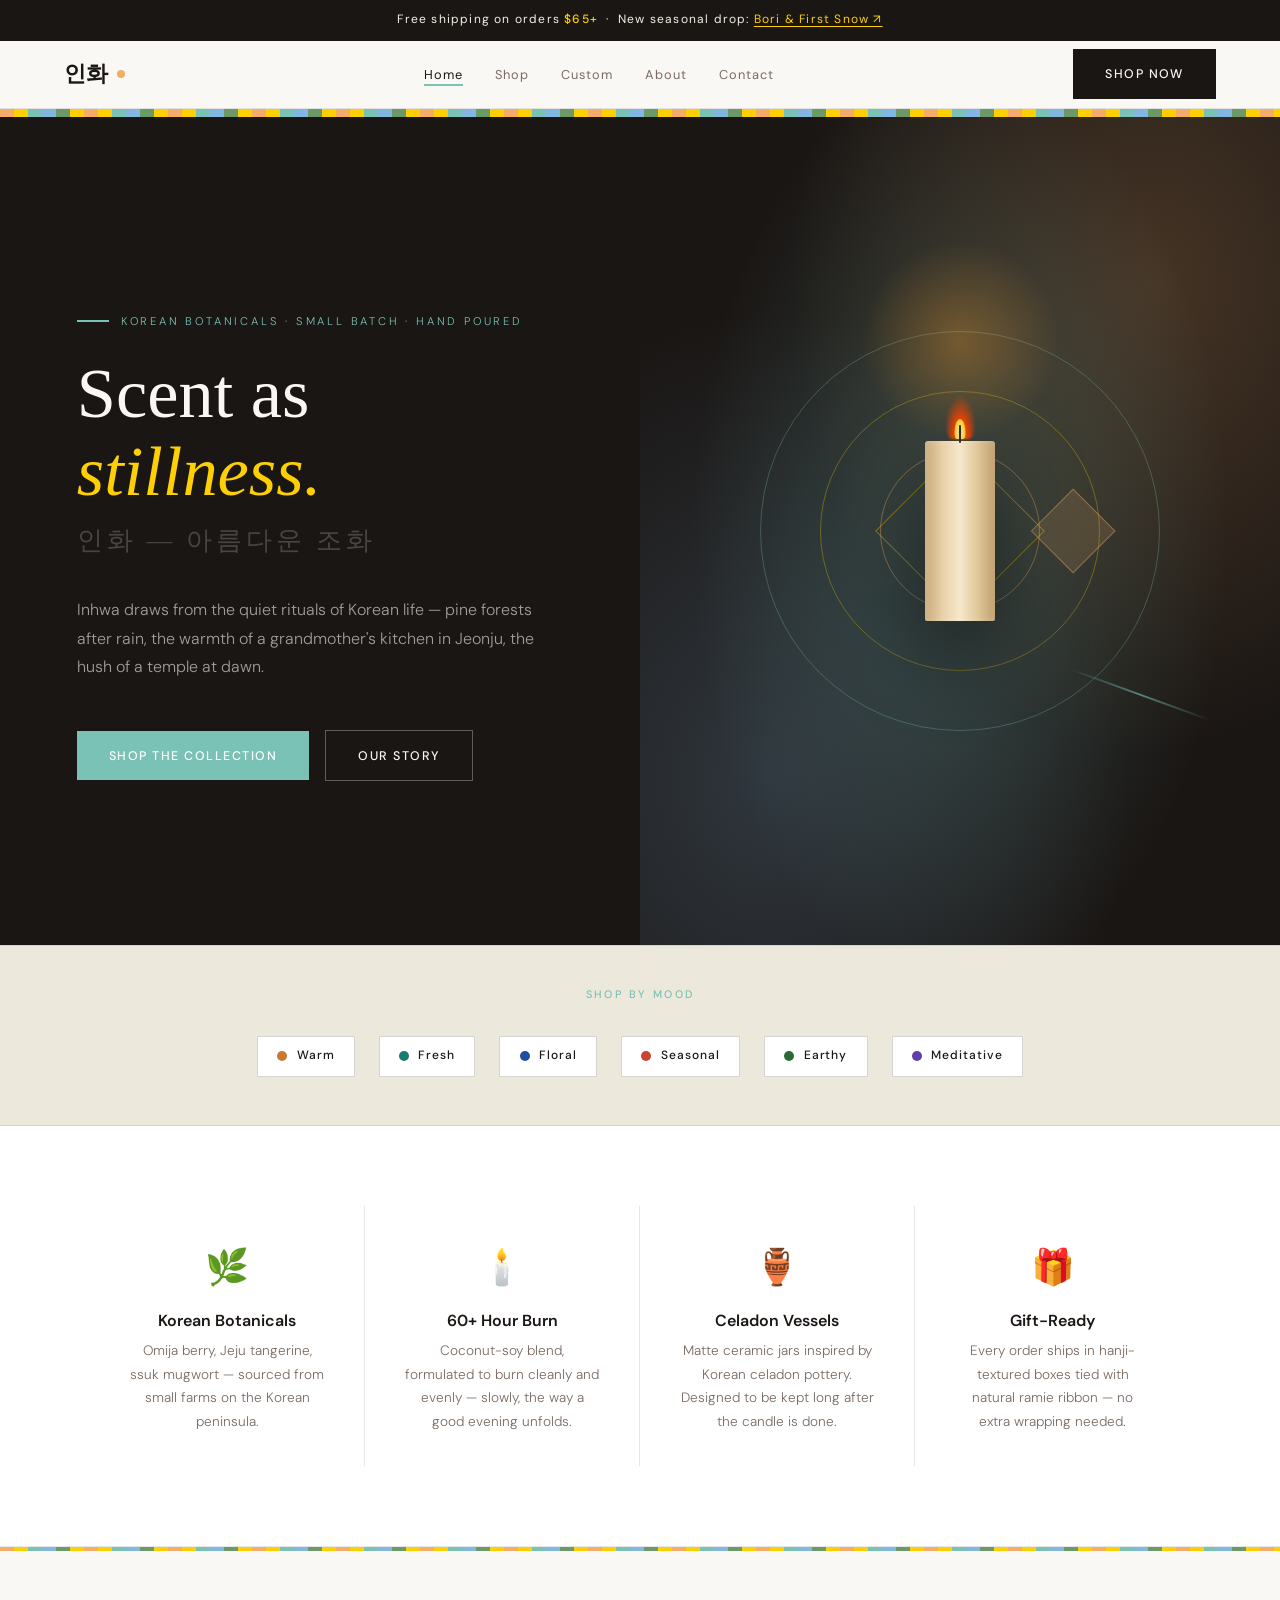
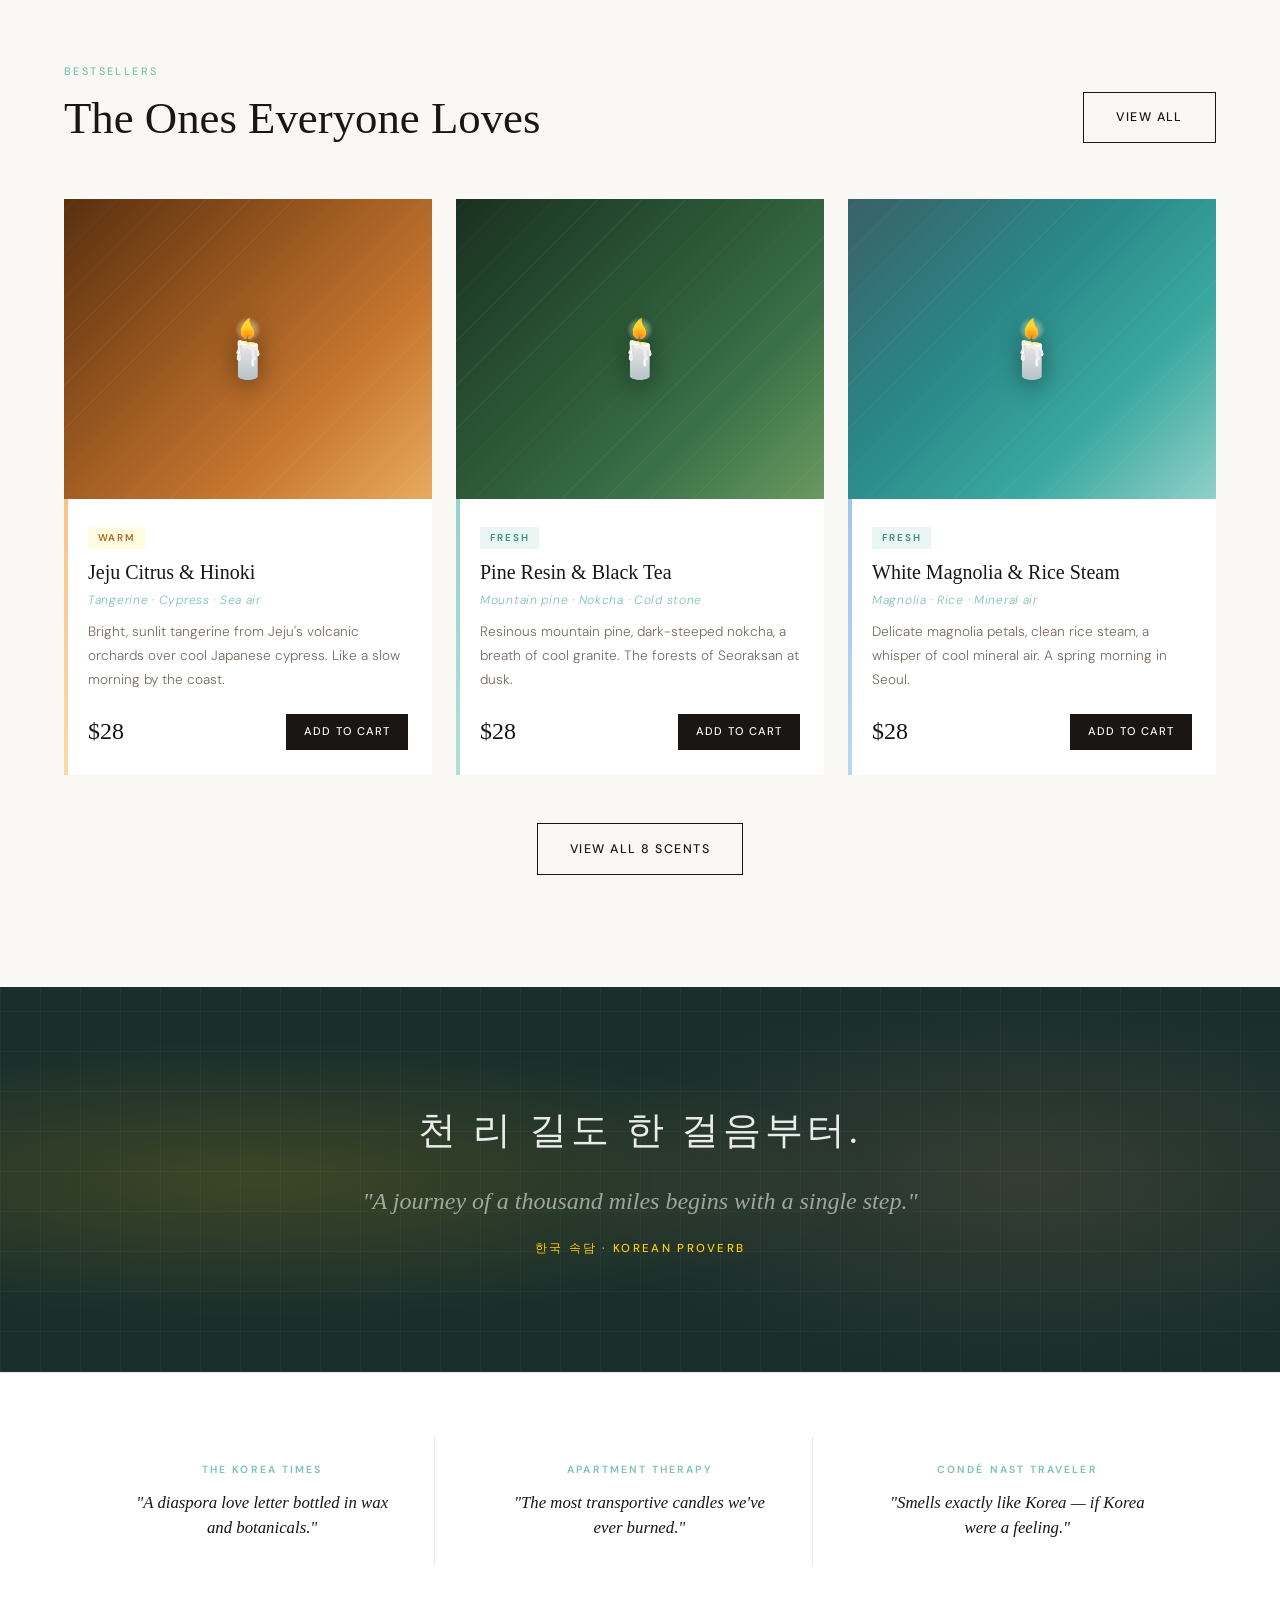
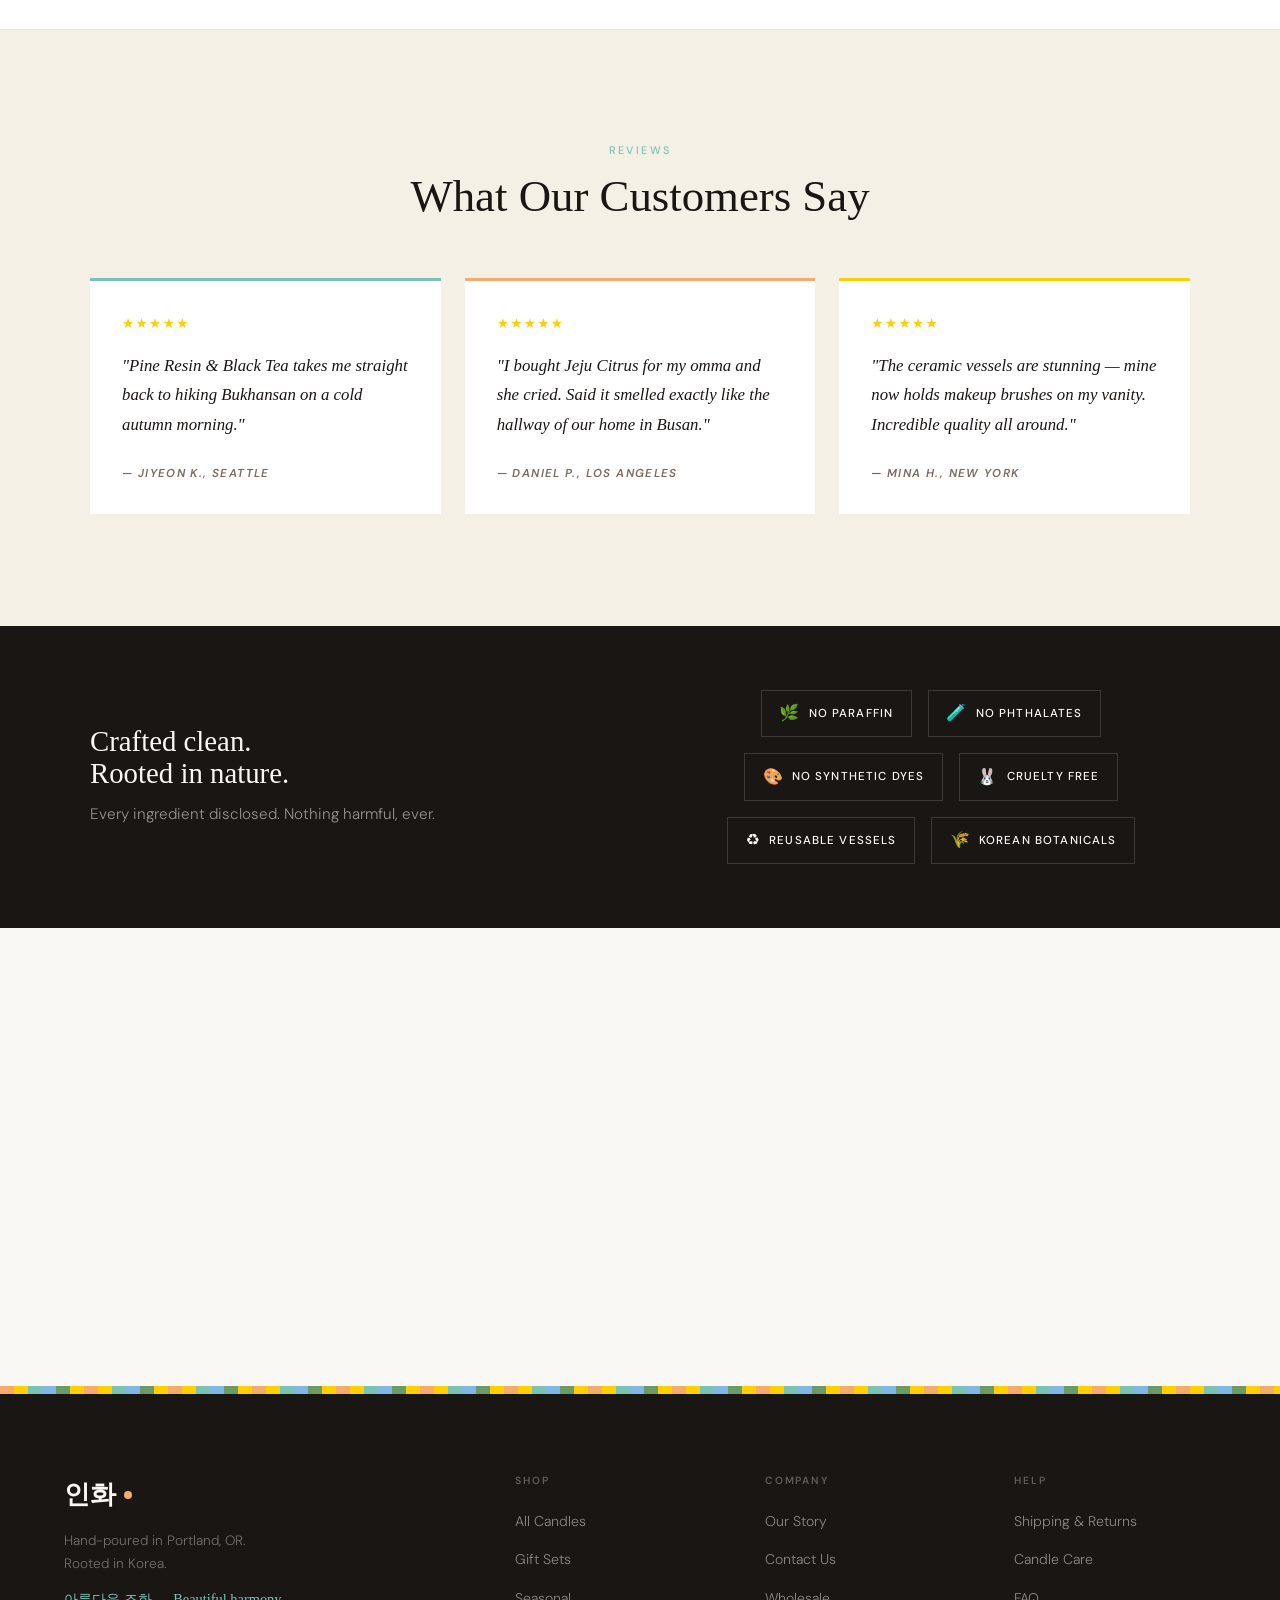
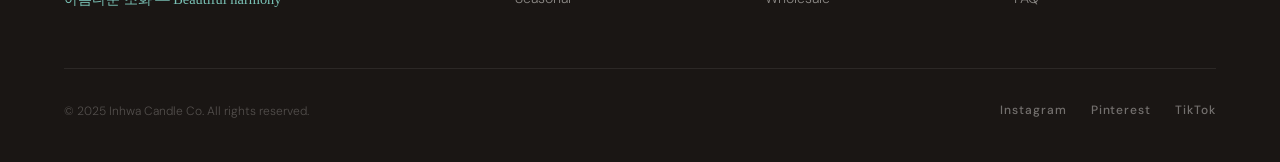
==== commit cd51a0cf: "update colors" ====
--- a/index.html
+++ b/index.html
@@ -138,7 +138,7 @@
     <div class="products__grid">
 
       <div class="card reveal">
-        <div class="card__stripe" style="background:linear-gradient(to bottom,#c87830,#e8aa60)"></div>
+        <div class="card__stripe" style="background:linear-gradient(to bottom,#f4ac68,#fdd9a8)"></div>
         <div class="card__img">
           <div class="card__img-inner card__img-inner--amber" style="background:linear-gradient(135deg,#5a3010,#9a5820 40%,#c87830 70%,#e8aa60)"></div>
         </div>
@@ -155,7 +155,7 @@
       </div>
 
       <div class="card reveal">
-        <div class="card__stripe" style="background:linear-gradient(to bottom,#1a7a6e,#3aa8a0)"></div>
+        <div class="card__stripe" style="background:linear-gradient(to bottom,#7ac2b6,#b0e0d8)"></div>
         <div class="card__img">
           <div class="card__img-inner" style="background:linear-gradient(135deg,#1a3020,#2a5535 40%,#3a7048 70%,#6a9a60)"></div>
         </div>
@@ -172,7 +172,7 @@
       </div>
 
       <div class="card reveal">
-        <div class="card__stripe" style="background:linear-gradient(to bottom,#3a6068,#90d0c8)"></div>
+        <div class="card__stripe" style="background:linear-gradient(to bottom,#82b7e3,#b8d8f4)"></div>
         <div class="card__img">
           <div class="card__img-inner" style="background:linear-gradient(135deg,#3a6068,#2a8888 40%,#3aa8a0 70%,#90d0c8)"></div>
         </div>
--- a/css/style.css
+++ b/css/style.css
@@ -8,16 +8,16 @@
 
 :root {
   /* ── Dancheong Palette ── */
-  --jade:       #1a7a6e;
-  --jade-dark:  #0f5248;
-  --jade-light: #e8f5f3;
-  --vermillion: #c94430;
-  --vermillion-light: #f9ede9;
-  --cobalt:     #1e4fa3;
-  --cobalt-light: #e8eef9;
-  --gold:       #d4961e;
-  --gold-light: #fdf3e0;
-  --forest:     #2a6b35;
+  --jade:       #7ac2b6;
+  --jade-dark:  #4a9e92;
+  --jade-light: #eaf6f4;
+  --vermillion: #f4ac68;
+  --vermillion-light: #fef3e8;
+  --cobalt:     #82b7e3;
+  --cobalt-light: #eaf3fb;
+  --gold:       #fecf03;
+  --gold-light: #fffbe0;
+  --forest:     #6c9968;
 
   /* ── Neutrals ── */
   --ivory:      #faf8f4;
@@ -191,7 +191,7 @@
   color: var(--ivory);
   transition: background 0.2s;
 }
-.nav__cta:hover { background: var(--jade-dark); }
+.nav__cta:hover { background: #1a2e2c; }
 
 .nav__hamburger {
   display: none;
@@ -234,9 +234,9 @@
   position: absolute;
   inset: 0;
   background:
-    radial-gradient(ellipse 60% 80% at 50% 50%, rgba(26, 122, 110, 0.25) 0%, transparent 70%),
-    radial-gradient(ellipse at 80% 20%, rgba(201, 68, 48, 0.2) 0%, transparent 50%),
-    radial-gradient(ellipse at 20% 80%, rgba(30, 79, 163, 0.2) 0%, transparent 50%),
+    radial-gradient(ellipse 60% 80% at 50% 50%, rgba(122, 194, 182, 0.25) 0%, transparent 70%),
+    radial-gradient(ellipse at 80% 20%, rgba(244, 172, 104, 0.2) 0%, transparent 50%),
+    radial-gradient(ellipse at 20% 80%, rgba(130, 183, 227, 0.2) 0%, transparent 50%),
     var(--ink);
 }
 
@@ -255,14 +255,14 @@
   border: 1px solid rgba(255,255,255,0.06);
   animation: geoSpin 40s linear infinite;
 }
-.geo-ring:nth-child(1) { width: 400px; height: 400px; border-color: rgba(26,122,110,0.3); animation-duration: 60s; }
-.geo-ring:nth-child(2) { width: 280px; height: 280px; border-color: rgba(212,150,30,0.3); animation-duration: 45s; animation-direction: reverse; }
-.geo-ring:nth-child(3) { width: 160px; height: 160px; border-color: rgba(201,68,48,0.4); animation-duration: 30s; }
+.geo-ring:nth-child(1) { width: 400px; height: 400px; border-color: rgba(122,194,182,0.3); animation-duration: 60s; }
+.geo-ring:nth-child(2) { width: 280px; height: 280px; border-color: rgba(254,207,3,0.3); animation-duration: 45s; animation-direction: reverse; }
+.geo-ring:nth-child(3) { width: 160px; height: 160px; border-color: rgba(244,172,104,0.4); animation-duration: 30s; }
 
 .geo-diamond {
   position: absolute;
   width: 120px; height: 120px;
-  border: 1.5px solid rgba(212,150,30,0.4);
+  border: 1.5px solid rgba(254,207,3,0.4);
   transform: rotate(45deg);
   animation: geoPulse 4s ease-in-out infinite;
 }
@@ -270,15 +270,15 @@
 .geo-diamond-sm {
   position: absolute;
   width: 60px; height: 60px;
-  background: rgba(201, 68, 48, 0.15);
-  border: 1px solid rgba(201, 68, 48, 0.4);
+  background: rgba(244, 172, 104, 0.15);
+  border: 1px solid rgba(244, 172, 104, 0.4);
   transform: rotate(45deg) translate(80px, -80px);
 }
 
 .geo-bar {
   position: absolute;
   height: 2px;
-  background: linear-gradient(90deg, transparent, rgba(26,122,110,0.6), transparent);
+  background: linear-gradient(90deg, transparent, rgba(122,194,182,0.6), transparent);
 }
 .geo-bar:nth-child(5) { width: 200px; top: 35%; transform: rotate(-30deg); }
 .geo-bar:nth-child(6) { width: 150px; bottom: 30%; transform: rotate(20deg); right: 10%; }
@@ -423,7 +423,7 @@
   background: var(--jade);
   color: white;
 }
-.btn--primary:hover { background: var(--jade-dark); transform: translateY(-2px); box-shadow: 0 8px 24px rgba(26,122,110,0.35); }
+.btn--primary:hover { background: var(--jade-dark); transform: translateY(-2px); box-shadow: 0 8px 24px rgba(122,194,182,0.4); }
 
 .btn--ghost {
   background: transparent;
@@ -436,7 +436,7 @@
   background: var(--ink);
   color: var(--ivory);
 }
-.btn--dark:hover { background: var(--jade-dark); transform: translateY(-2px); box-shadow: 0 8px 24px rgba(0,0,0,0.2); }
+.btn--dark:hover { background: #1a2e2c; transform: translateY(-2px); box-shadow: 0 8px 24px rgba(0,0,0,0.2); }
 
 .btn--outline {
   background: transparent;
@@ -447,9 +447,9 @@
 
 .btn--vermillion {
   background: var(--vermillion);
-  color: white;
-}
-.btn--vermillion:hover { background: #b03a28; transform: translateY(-2px); box-shadow: 0 8px 24px rgba(201,68,48,0.35); }
+  color: var(--ink);
+}
+.btn--vermillion:hover { background: #e8964e; transform: translateY(-2px); box-shadow: 0 8px 24px rgba(244,172,104,0.4); }
 
 .btn--small {
   padding: 0.55rem 1.1rem;
@@ -633,16 +633,16 @@
   font-weight: 600;
   letter-spacing: 0.18em;
   text-transform: uppercase;
-  color: var(--jade);
+  color: #3a8a7e;
   display: inline-block;
   margin-bottom: 0.5rem;
   padding: 0.2rem 0.6rem;
   background: var(--jade-light);
 }
-.card__tag--warm     { color: var(--gold);       background: var(--gold-light); }
-.card__tag--fresh    { color: var(--jade);        background: var(--jade-light); }
-.card__tag--floral   { color: var(--cobalt);      background: var(--cobalt-light); }
-.card__tag--seasonal { color: var(--vermillion);  background: var(--vermillion-light); }
+.card__tag--warm     { color: #b06820;       background: var(--gold-light); }
+.card__tag--fresh    { color: #3a8a7e;        background: var(--jade-light); }
+.card__tag--floral   { color: #3a6aaa;      background: var(--cobalt-light); }
+.card__tag--seasonal { color: #b06820;  background: var(--vermillion-light); }
 
 .card__name { font-size: 1.25rem; margin-bottom: 0.4rem; margin-top: 0.25rem; }
 .card__notes {
@@ -663,7 +663,7 @@
    QUOTE BANNER — Dancheong rich background
    ============================================ */
 .quote {
-  background: var(--jade-dark);
+  background: #1a2e2c;
   position: relative;
   overflow: hidden;
   padding: 7rem 5vw;
@@ -673,8 +673,8 @@
   position: absolute;
   inset: 0;
   background:
-    radial-gradient(ellipse 80% 60% at 20% 50%, rgba(212,150,30,0.15) 0%, transparent 60%),
-    radial-gradient(ellipse 60% 80% at 80% 50%, rgba(201,68,48,0.12) 0%, transparent 60%);
+    radial-gradient(ellipse 80% 60% at 20% 50%, rgba(254,207,3,0.15) 0%, transparent 60%),
+    radial-gradient(ellipse 60% 80% at 80% 50%, rgba(244,172,104,0.12) 0%, transparent 60%);
 }
 /* Geometric pattern overlay */
 .quote::after {
@@ -846,7 +846,7 @@
   bottom: -60px; right: -60px;
   width: 300px; height: 300px;
   border-radius: 50%;
-  background: radial-gradient(circle, rgba(26,122,110,0.08), transparent 70%);
+  background: radial-gradient(circle, rgba(122,194,182,0.1), transparent 70%);
   pointer-events: none;
 }
 .newsletter__inner { text-align: center; max-width: 560px; margin: 0 auto; position: relative; z-index: 1; }
@@ -937,8 +937,8 @@
   position: absolute;
   inset: 0;
   background:
-    radial-gradient(ellipse 60% 80% at 80% 50%, rgba(26,122,110,0.2) 0%, transparent 60%),
-    radial-gradient(ellipse at 20% 80%, rgba(201,68,48,0.1) 0%, transparent 50%);
+    radial-gradient(ellipse 60% 80% at 80% 50%, rgba(122,194,182,0.2) 0%, transparent 60%),
+    radial-gradient(ellipse at 20% 80%, rgba(244,172,104,0.1) 0%, transparent 50%);
 }
 .page-hero__inner { position: relative; z-index: 1; max-width: 700px; }
 .page-hero__title { color: var(--ivory); margin-bottom: 1rem; }
@@ -996,7 +996,7 @@
 .cart-toast {
   position: fixed;
   bottom: 2rem; right: 2rem;
-  background: var(--jade-dark);
+  background: #1a2e2c;
   color: white;
   padding: 1rem 1.5rem;
   font-size: 0.82rem;
@@ -1049,11 +1049,11 @@
   inset: 0;
   background-image: repeating-linear-gradient(
     45deg,
-    rgba(212,150,30,0.08) 0px, rgba(212,150,30,0.08) 2px,
+    rgba(254,207,3,0.08) 0px, rgba(254,207,3,0.08) 2px,
     transparent 2px, transparent 30px
   ), repeating-linear-gradient(
     -45deg,
-    rgba(201,68,48,0.06) 0px, rgba(201,68,48,0.06) 2px,
+    rgba(244,172,104,0.06) 0px, rgba(244,172,104,0.06) 2px,
     transparent 2px, transparent 30px
   );
 }
@@ -1103,7 +1103,7 @@
 .step-content p { max-width: none; }
 
 /* CTA Strip */
-.cta-strip { background: var(--jade-dark); padding: 6rem 5vw; position: relative; overflow: hidden; }
+.cta-strip { background: #1a2e2c; padding: 6rem 5vw; position: relative; overflow: hidden; }
 .cta-strip::before {
   content: '';
   position: absolute;
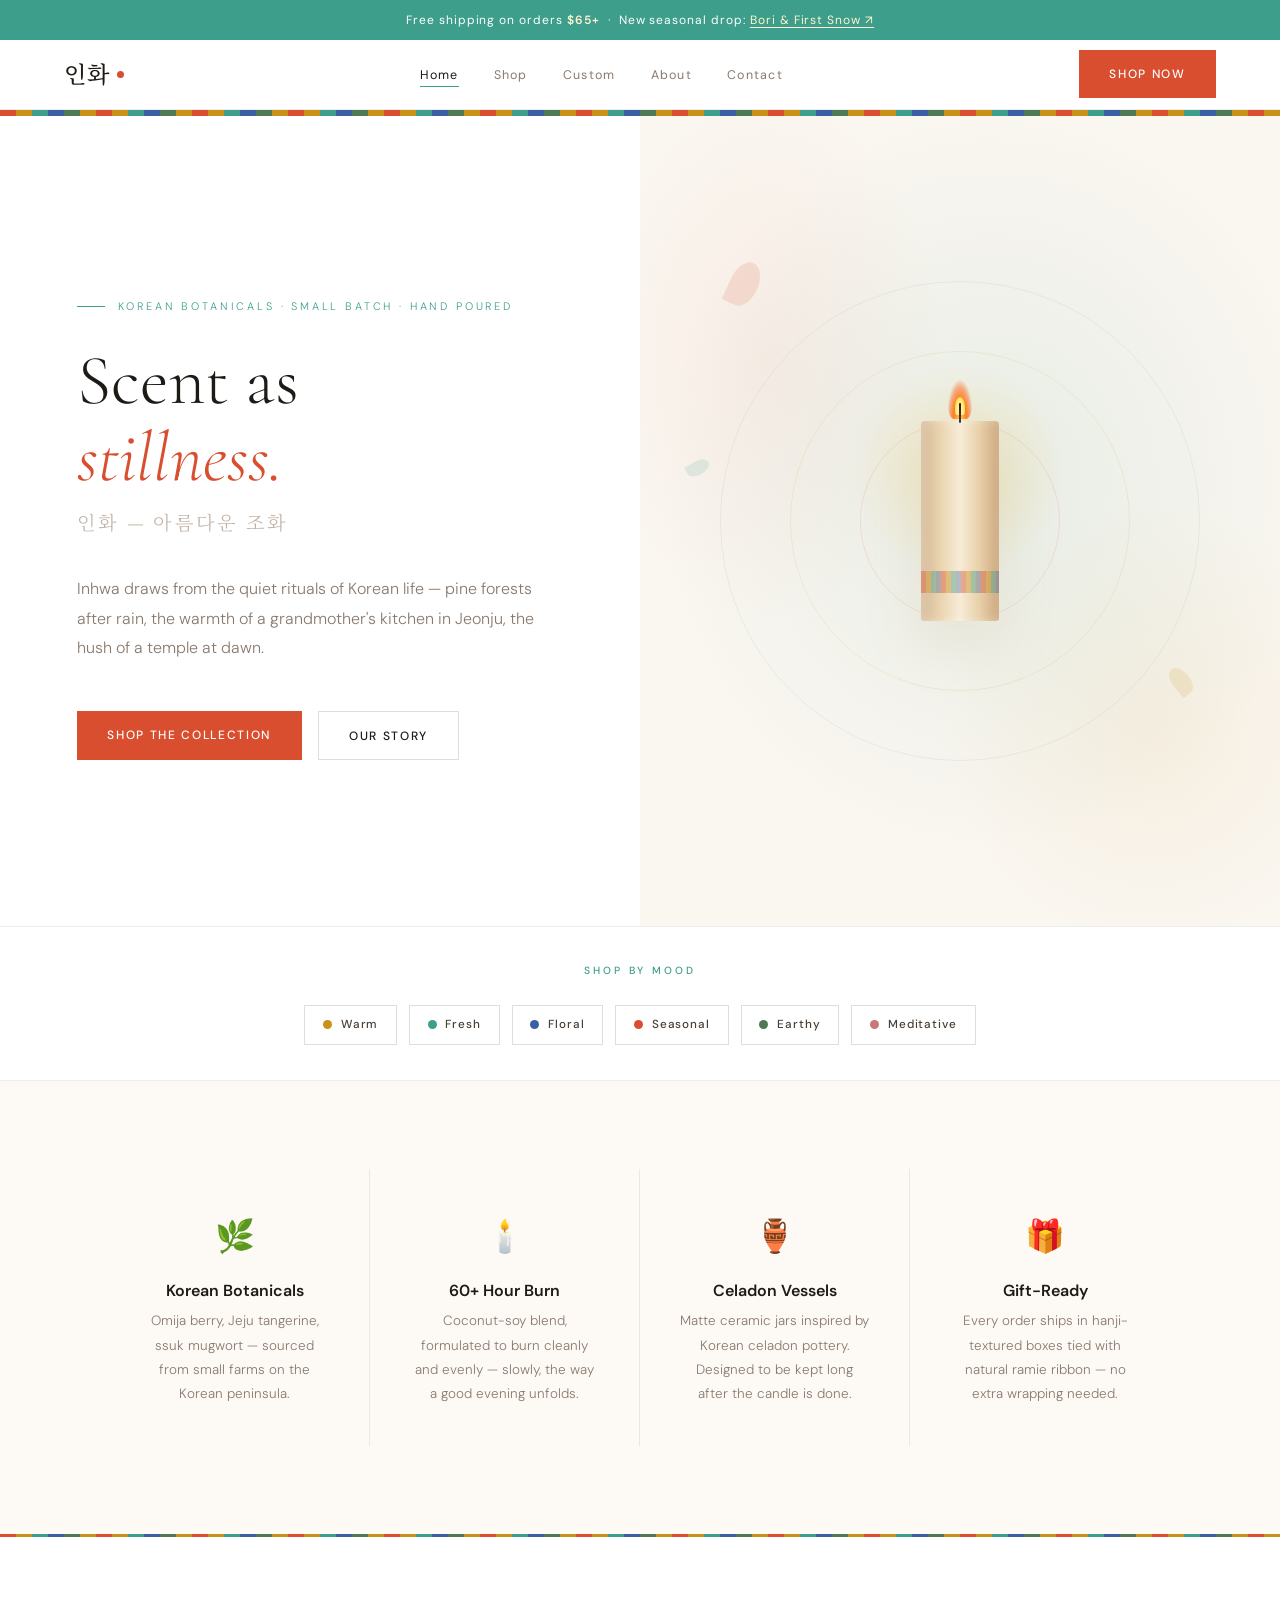
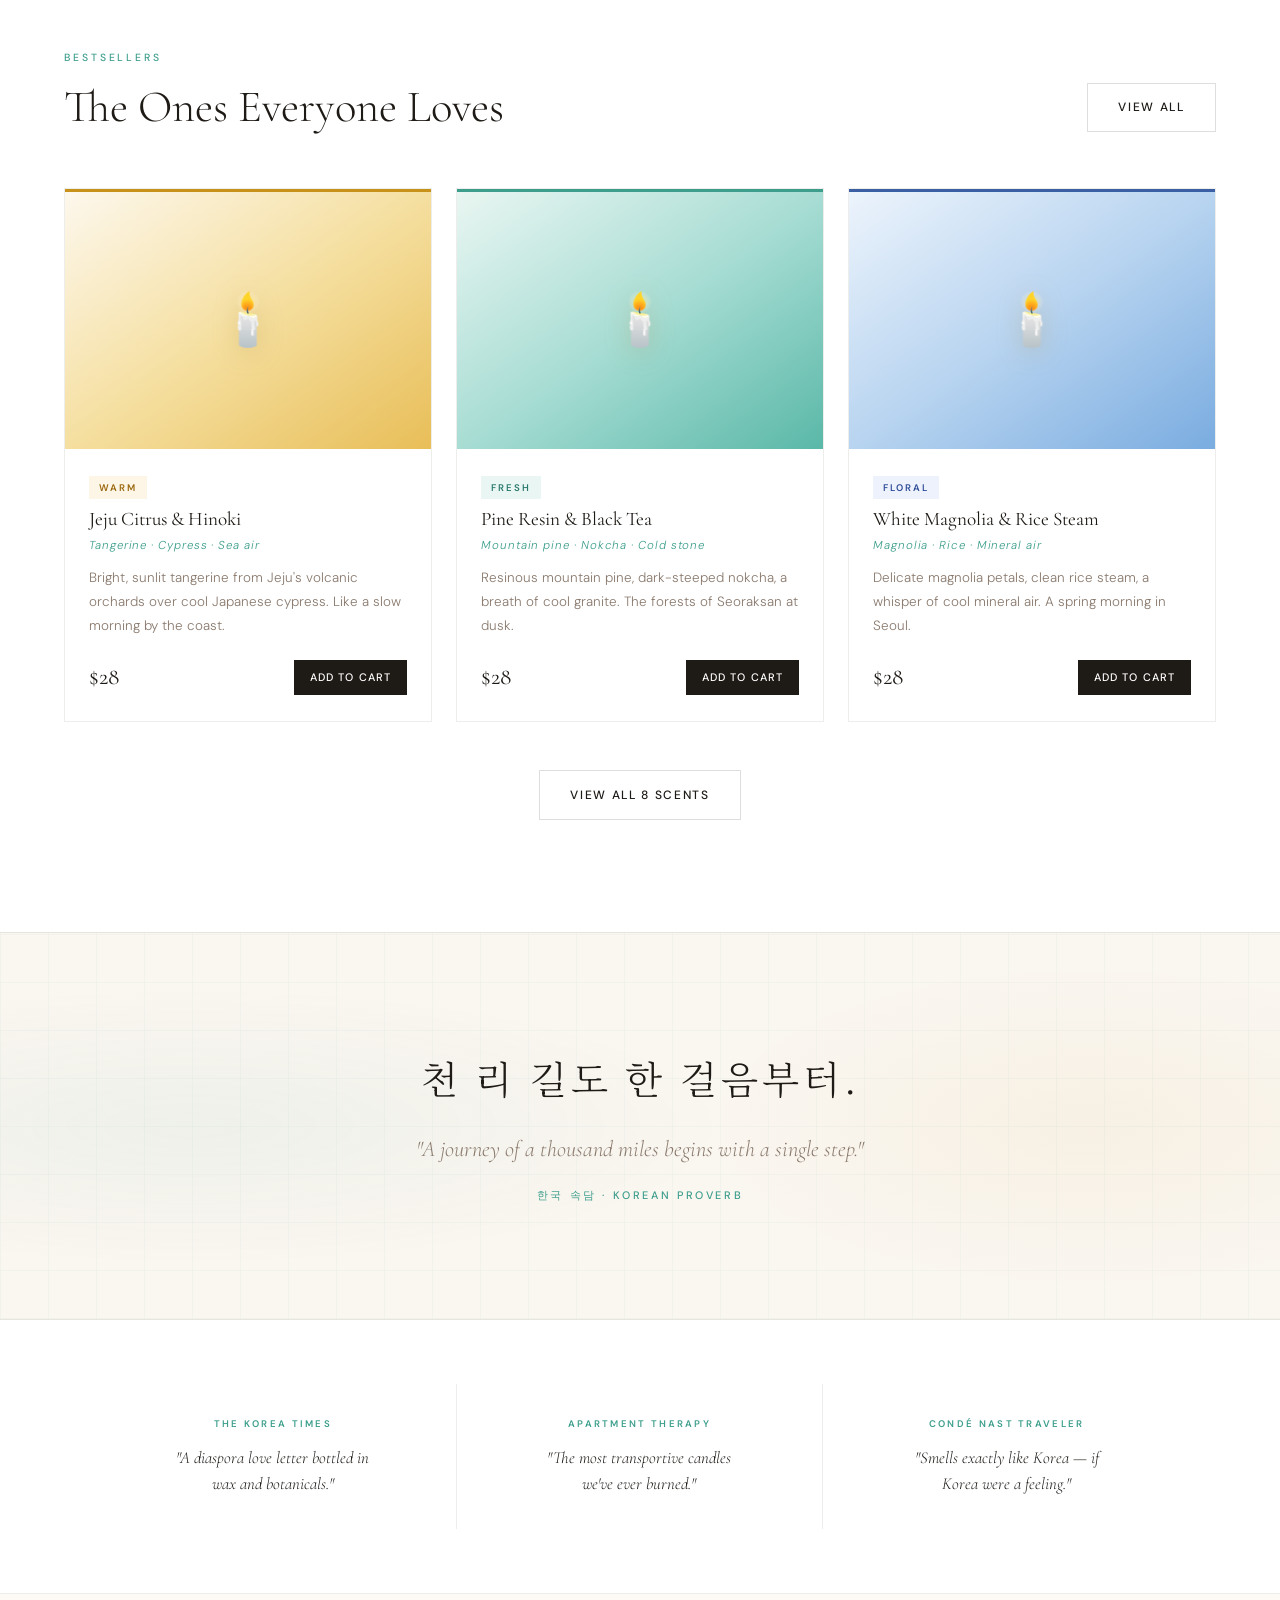
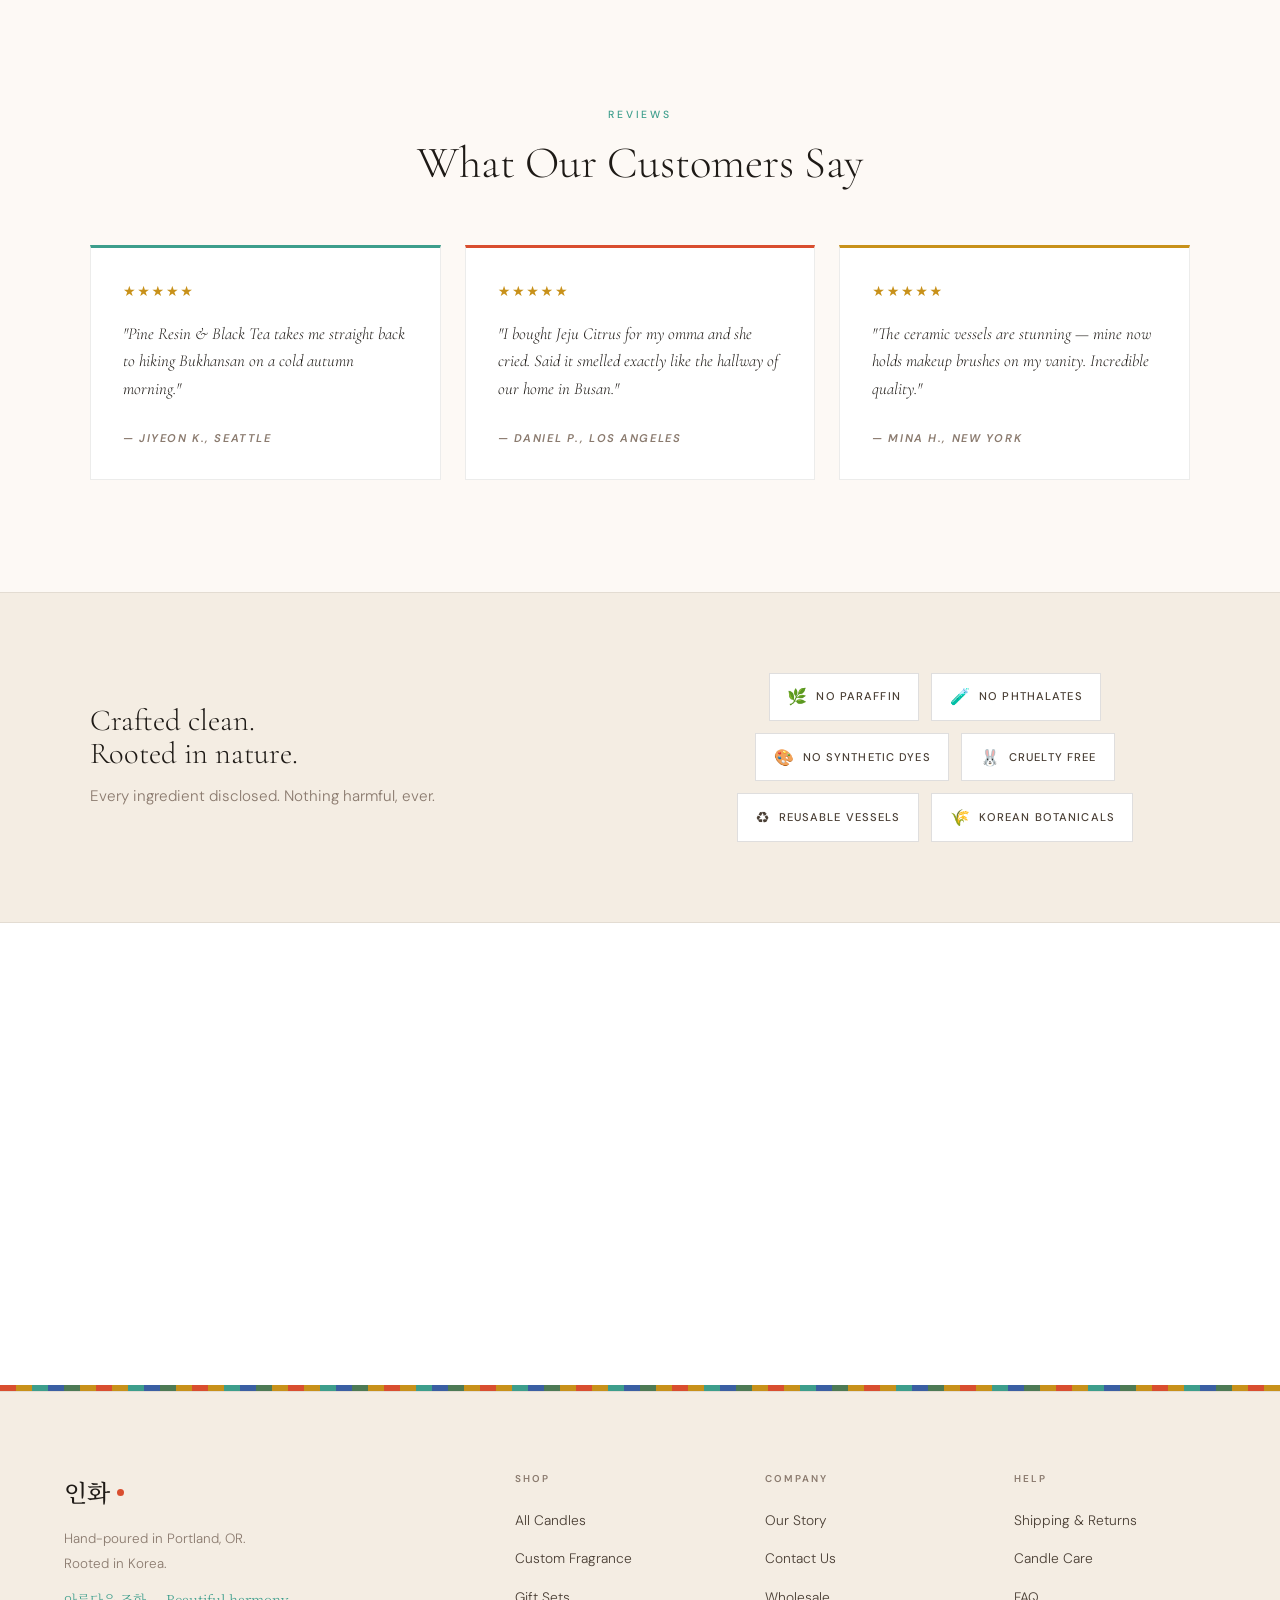
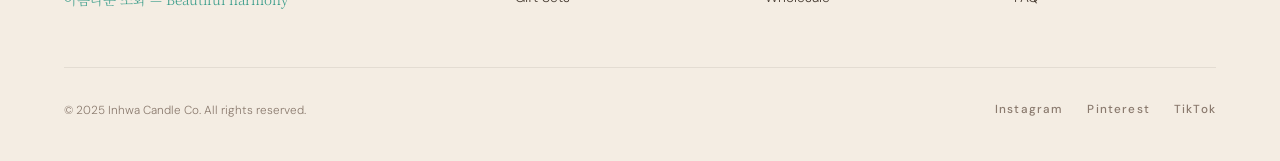
==== commit 4bb2e2a2: "updated website colors to be lighter" ====
--- a/index.html
+++ b/index.html
@@ -8,17 +8,13 @@
 </head>
 <body>
 
-  <!-- ANNOUNCEMENT BAR -->
   <div class="announcement">
-    Free shipping on orders <strong>$65+</strong> &nbsp;·&nbsp; 
+    Free shipping on orders <strong>$65+</strong> &nbsp;·&nbsp;
     New seasonal drop: <a href="shop.html">Bori & First Snow ↗</a>
   </div>
 
-  <!-- NAV -->
   <nav class="nav" id="nav">
-    <a href="index.html" class="nav__logo">
-      인화<span class="logo-dot"></span>
-    </a>
+    <a href="index.html" class="nav__logo">인화<span class="logo-dot"></span></a>
     <ul class="nav__links">
       <li><a href="index.html" class="active">Home</a></li>
       <li><a href="shop.html">Shop</a></li>
@@ -32,10 +28,9 @@
     </button>
   </nav>
 
-  <!-- DANCHEONG STRIPE -->
   <div class="dancheong-border"></div>
 
-  <!-- HERO — Split layout -->
+  <!-- HERO -->
   <header class="hero">
     <div class="hero__left">
       <p class="hero__eyebrow">Korean botanicals · Small batch · Hand poured</p>
@@ -43,7 +38,7 @@
         Scent as
         <span class="hero__title--sub">stillness.</span>
       </h1>
-      <p class="hero__korean">인화 — 아름다운 조화</p>
+      <span class="hero__korean">인화 — 아름다운 조화</span>
       <p class="hero__sub">Inhwa draws from the quiet rituals of Korean life — pine forests after rain, the warmth of a grandmother's kitchen in Jeonju, the hush of a temple at dawn.</p>
       <div class="hero__actions">
         <a href="shop.html" class="btn btn--primary">Shop the Collection</a>
@@ -51,20 +46,21 @@
       </div>
     </div>
     <div class="hero__right">
-      <div class="hero__geo">
-        <div class="geo-ring"></div>
-        <div class="geo-ring"></div>
-        <div class="geo-ring"></div>
-        <div class="geo-diamond"></div>
-        <div class="geo-diamond-sm"></div>
-        <div class="geo-bar"></div>
-        <div class="geo-bar"></div>
-        <div class="candle-3d">
-          <div class="candle__glow"></div>
+      <div class="hero__arc"></div>
+      <div class="hero__arc"></div>
+      <div class="hero__arc"></div>
+      <div class="hero__petal"></div>
+      <div class="hero__petal"></div>
+      <div class="hero__petal"></div>
+      <div class="candle-wrap">
+        <div class="candle__glow"></div>
+        <div class="candle__flame-wrap">
           <div class="candle__flame">
             <div class="candle__flame-inner"></div>
           </div>
-          <div class="candle__body"></div>
+        </div>
+        <div class="candle__body">
+          <div class="candle__wick"></div>
         </div>
       </div>
     </div>
@@ -72,129 +68,84 @@
 
   <!-- SCENT STRIP -->
   <section class="scent-strip">
-    <div class="scent-strip__label">
-      <span class="section-label">Shop by mood</span>
-    </div>
+    <div class="scent-strip__label"><span class="section-label">Shop by mood</span></div>
     <div class="scent-strip__track">
-      <a href="shop.html" class="scent-pill">
-        <span class="scent-pill__dot" style="background:#c87830"></span> Warm
-      </a>
-      <a href="shop.html" class="scent-pill">
-        <span class="scent-pill__dot" style="background:#1a7a6e"></span> Fresh
-      </a>
-      <a href="shop.html" class="scent-pill">
-        <span class="scent-pill__dot" style="background:#1e4fa3"></span> Floral
-      </a>
-      <a href="shop.html" class="scent-pill">
-        <span class="scent-pill__dot" style="background:#c94430"></span> Seasonal
-      </a>
-      <a href="shop.html" class="scent-pill">
-        <span class="scent-pill__dot" style="background:#2a6b35"></span> Earthy
-      </a>
-      <a href="shop.html" class="scent-pill">
-        <span class="scent-pill__dot" style="background:#6040a8"></span> Meditative
-      </a>
+      <a href="shop.html" class="scent-pill"><span class="scent-pill__dot" style="background:#c8911a"></span>Warm</a>
+      <a href="shop.html" class="scent-pill"><span class="scent-pill__dot" style="background:#3d9e8c"></span>Fresh</a>
+      <a href="shop.html" class="scent-pill"><span class="scent-pill__dot" style="background:#3a5fa3"></span>Floral</a>
+      <a href="shop.html" class="scent-pill"><span class="scent-pill__dot" style="background:#d94e2f"></span>Seasonal</a>
+      <a href="shop.html" class="scent-pill"><span class="scent-pill__dot" style="background:#4d7a55"></span>Earthy</a>
+      <a href="shop.html" class="scent-pill"><span class="scent-pill__dot" style="background:#c87878"></span>Meditative</a>
     </div>
   </section>
 
   <!-- FEATURES -->
   <section class="features">
     <div class="features__grid">
-      <div class="feature reveal">
-        <span class="feature__icon">🌿</span>
-        <h3>Korean Botanicals</h3>
-        <p>Omija berry, Jeju tangerine, ssuk mugwort — sourced from small farms on the Korean peninsula.</p>
-      </div>
-      <div class="feature reveal">
-        <span class="feature__icon">🕯️</span>
-        <h3>60+ Hour Burn</h3>
-        <p>Coconut-soy blend, formulated to burn cleanly and evenly — slowly, the way a good evening unfolds.</p>
-      </div>
-      <div class="feature reveal">
-        <span class="feature__icon">🏺</span>
-        <h3>Celadon Vessels</h3>
-        <p>Matte ceramic jars inspired by Korean celadon pottery. Designed to be kept long after the candle is done.</p>
-      </div>
-      <div class="feature reveal">
-        <span class="feature__icon">🎁</span>
-        <h3>Gift-Ready</h3>
-        <p>Every order ships in hanji-textured boxes tied with natural ramie ribbon — no extra wrapping needed.</p>
-      </div>
-    </div>
-  </section>
-
-  <!-- DANCHEONG STRIPE -->
+      <div class="feature reveal"><span class="feature__icon">🌿</span><h3>Korean Botanicals</h3><p>Omija berry, Jeju tangerine, ssuk mugwort — sourced from small farms on the Korean peninsula.</p></div>
+      <div class="feature reveal"><span class="feature__icon">🕯️</span><h3>60+ Hour Burn</h3><p>Coconut-soy blend, formulated to burn cleanly and evenly — slowly, the way a good evening unfolds.</p></div>
+      <div class="feature reveal"><span class="feature__icon">🏺</span><h3>Celadon Vessels</h3><p>Matte ceramic jars inspired by Korean celadon pottery. Designed to be kept long after the candle is done.</p></div>
+      <div class="feature reveal"><span class="feature__icon">🎁</span><h3>Gift-Ready</h3><p>Every order ships in hanji-textured boxes tied with natural ramie ribbon — no extra wrapping needed.</p></div>
+    </div>
+  </section>
+
   <div class="dancheong-border dancheong-border--thin"></div>
 
   <!-- PRODUCTS -->
   <section class="products">
     <div class="products__header reveal">
-      <div>
-        <span class="section-label">Bestsellers</span>
-        <h2>The Ones Everyone Loves</h2>
-      </div>
+      <div><span class="section-label">Bestsellers</span><h2>The Ones Everyone Loves</h2></div>
       <a href="shop.html" class="btn btn--outline">View All</a>
     </div>
     <div class="products__grid">
 
       <div class="card reveal">
-        <div class="card__stripe" style="background:linear-gradient(to bottom,#f4ac68,#fdd9a8)"></div>
+        <div class="card__stripe" style="background:var(--temple-gold)"></div>
         <div class="card__img">
-          <div class="card__img-inner card__img-inner--amber" style="background:linear-gradient(135deg,#5a3010,#9a5820 40%,#c87830 70%,#e8aa60)"></div>
+          <div class="card__img-inner" style="background:linear-gradient(145deg,#fdf8ee,#f5dfa0,#e8be58)"></div>
         </div>
         <div class="card__body">
           <span class="card__tag card__tag--warm">Warm</span>
           <h3 class="card__name">Jeju Citrus & Hinoki</h3>
           <p class="card__notes">Tangerine · Cypress · Sea air</p>
           <p class="card__desc">Bright, sunlit tangerine from Jeju's volcanic orchards over cool Japanese cypress. Like a slow morning by the coast.</p>
-          <div class="card__footer">
-            <span class="card__price">$28</span>
-            <a href="shop.html" class="btn btn--small">Add to Cart</a>
-          </div>
+          <div class="card__footer"><span class="card__price">$28</span><a href="shop.html" class="btn btn--small">Add to Cart</a></div>
         </div>
       </div>
 
       <div class="card reveal">
-        <div class="card__stripe" style="background:linear-gradient(to bottom,#7ac2b6,#b0e0d8)"></div>
+        <div class="card__stripe" style="background:var(--temple-teal)"></div>
         <div class="card__img">
-          <div class="card__img-inner" style="background:linear-gradient(135deg,#1a3020,#2a5535 40%,#3a7048 70%,#6a9a60)"></div>
+          <div class="card__img-inner" style="background:linear-gradient(145deg,#eaf6f2,#a8ddd4,#5ab8a8)"></div>
         </div>
         <div class="card__body">
           <span class="card__tag card__tag--fresh">Fresh</span>
           <h3 class="card__name">Pine Resin & Black Tea</h3>
           <p class="card__notes">Mountain pine · Nokcha · Cold stone</p>
           <p class="card__desc">Resinous mountain pine, dark-steeped nokcha, a breath of cool granite. The forests of Seoraksan at dusk.</p>
-          <div class="card__footer">
-            <span class="card__price">$28</span>
-            <a href="shop.html" class="btn btn--small">Add to Cart</a>
-          </div>
+          <div class="card__footer"><span class="card__price">$28</span><a href="shop.html" class="btn btn--small">Add to Cart</a></div>
         </div>
       </div>
 
       <div class="card reveal">
-        <div class="card__stripe" style="background:linear-gradient(to bottom,#82b7e3,#b8d8f4)"></div>
+        <div class="card__stripe" style="background:var(--temple-blue)"></div>
         <div class="card__img">
-          <div class="card__img-inner" style="background:linear-gradient(135deg,#3a6068,#2a8888 40%,#3aa8a0 70%,#90d0c8)"></div>
+          <div class="card__img-inner" style="background:linear-gradient(145deg,#edf4fc,#b8d4f0,#7aace0)"></div>
         </div>
         <div class="card__body">
-          <span class="card__tag card__tag--fresh">Fresh</span>
+          <span class="card__tag card__tag--floral">Floral</span>
           <h3 class="card__name">White Magnolia & Rice Steam</h3>
           <p class="card__notes">Magnolia · Rice · Mineral air</p>
           <p class="card__desc">Delicate magnolia petals, clean rice steam, a whisper of cool mineral air. A spring morning in Seoul.</p>
-          <div class="card__footer">
-            <span class="card__price">$28</span>
-            <a href="shop.html" class="btn btn--small">Add to Cart</a>
-          </div>
-        </div>
-      </div>
-
-    </div>
-    <div class="products__cta reveal">
-      <a href="shop.html" class="btn btn--outline">View All 8 Scents</a>
-    </div>
-  </section>
-
-  <!-- QUOTE BANNER -->
+          <div class="card__footer"><span class="card__price">$28</span><a href="shop.html" class="btn btn--small">Add to Cart</a></div>
+        </div>
+      </div>
+
+    </div>
+    <div class="products__cta reveal"><a href="shop.html" class="btn btn--outline">View All 8 Scents</a></div>
+  </section>
+
+  <!-- QUOTE -->
   <section class="quote">
     <div class="quote__inner reveal">
       <span class="quote__hangul">천 리 길도 한 걸음부터.</span>
@@ -206,53 +157,26 @@
   <!-- PRESS -->
   <section class="press">
     <div class="press__inner">
-      <div class="press__item reveal">
-        <span class="press__outlet">The Korea Times</span>
-        <p class="press__quote">"A diaspora love letter bottled in wax and botanicals."</p>
-      </div>
-      <div class="press__item reveal">
-        <span class="press__outlet">Apartment Therapy</span>
-        <p class="press__quote">"The most transportive candles we've ever burned."</p>
-      </div>
-      <div class="press__item reveal">
-        <span class="press__outlet">Condé Nast Traveler</span>
-        <p class="press__quote">"Smells exactly like Korea — if Korea were a feeling."</p>
-      </div>
+      <div class="press__item reveal"><span class="press__outlet">The Korea Times</span><p class="press__quote">"A diaspora love letter bottled in wax and botanicals."</p></div>
+      <div class="press__item reveal"><span class="press__outlet">Apartment Therapy</span><p class="press__quote">"The most transportive candles we've ever burned."</p></div>
+      <div class="press__item reveal"><span class="press__outlet">Condé Nast Traveler</span><p class="press__quote">"Smells exactly like Korea — if Korea were a feeling."</p></div>
     </div>
   </section>
 
   <!-- TESTIMONIALS -->
   <section class="testimonials">
-    <div class="testimonials__header reveal">
-      <span class="section-label">Reviews</span>
-      <h2>What Our Customers Say</h2>
-    </div>
+    <div class="testimonials__header reveal"><span class="section-label">Reviews</span><h2>What Our Customers Say</h2></div>
     <div class="testimonials__grid">
-      <div class="testimonial reveal">
-        <div class="testimonial__stars">★★★★★</div>
-        <p>"Pine Resin & Black Tea takes me straight back to hiking Bukhansan on a cold autumn morning."</p>
-        <cite>— Jiyeon K., Seattle</cite>
-      </div>
-      <div class="testimonial reveal">
-        <div class="testimonial__stars">★★★★★</div>
-        <p>"I bought Jeju Citrus for my omma and she cried. Said it smelled exactly like the hallway of our home in Busan."</p>
-        <cite>— Daniel P., Los Angeles</cite>
-      </div>
-      <div class="testimonial reveal">
-        <div class="testimonial__stars">★★★★★</div>
-        <p>"The ceramic vessels are stunning — mine now holds makeup brushes on my vanity. Incredible quality all around."</p>
-        <cite>— Mina H., New York</cite>
-      </div>
-    </div>
-  </section>
-
-  <!-- INGREDIENTS BADGES -->
+      <div class="testimonial reveal"><div class="testimonial__stars">★★★★★</div><p>"Pine Resin & Black Tea takes me straight back to hiking Bukhansan on a cold autumn morning."</p><cite>— Jiyeon K., Seattle</cite></div>
+      <div class="testimonial reveal"><div class="testimonial__stars">★★★★★</div><p>"I bought Jeju Citrus for my omma and she cried. Said it smelled exactly like the hallway of our home in Busan."</p><cite>— Daniel P., Los Angeles</cite></div>
+      <div class="testimonial reveal"><div class="testimonial__stars">★★★★★</div><p>"The ceramic vessels are stunning — mine now holds makeup brushes on my vanity. Incredible quality."</p><cite>— Mina H., New York</cite></div>
+    </div>
+  </section>
+
+  <!-- INGREDIENTS -->
   <section class="ingredients">
     <div class="ingredients__inner">
-      <div class="ingredients__text">
-        <h3>Crafted clean.<br>Rooted in nature.</h3>
-        <p>Every ingredient disclosed. Nothing harmful, ever.</p>
-      </div>
+      <div class="ingredients__text"><h3>Crafted clean.<br>Rooted in nature.</h3><p>Every ingredient disclosed. Nothing harmful, ever.</p></div>
       <div class="ingredients__badges">
         <div class="badge"><span class="badge__icon">🌿</span> No Paraffin</div>
         <div class="badge"><span class="badge__icon">🧪</span> No Phthalates</div>
@@ -278,10 +202,8 @@
     </div>
   </section>
 
-  <!-- DANCHEONG STRIPE -->
   <div class="dancheong-border"></div>
 
-  <!-- FOOTER -->
   <footer class="footer">
     <div class="footer__top">
       <div class="footer__brand">
@@ -289,38 +211,13 @@
         <p>Hand-poured in Portland, OR.<br>Rooted in Korea.</p>
         <span class="footer__tagline">아름다운 조화 — Beautiful harmony</span>
       </div>
-      <div class="footer__links">
-        <h4>Shop</h4>
-        <ul>
-          <li><a href="shop.html">All Candles</a></li>
-          <li><a href="shop.html">Gift Sets</a></li>
-          <li><a href="shop.html">Seasonal</a></li>
-        </ul>
-      </div>
-      <div class="footer__links">
-        <h4>Company</h4>
-        <ul>
-          <li><a href="about.html">Our Story</a></li>
-          <li><a href="contact.html">Contact Us</a></li>
-          <li><a href="#">Wholesale</a></li>
-        </ul>
-      </div>
-      <div class="footer__links">
-        <h4>Help</h4>
-        <ul>
-          <li><a href="#">Shipping & Returns</a></li>
-          <li><a href="#">Candle Care</a></li>
-          <li><a href="#">FAQ</a></li>
-        </ul>
-      </div>
+      <div class="footer__links"><h4>Shop</h4><ul><li><a href="shop.html">All Candles</a></li><li><a href="custom.html">Custom Fragrance</a></li><li><a href="shop.html">Gift Sets</a></li></ul></div>
+      <div class="footer__links"><h4>Company</h4><ul><li><a href="about.html">Our Story</a></li><li><a href="contact.html">Contact Us</a></li><li><a href="#">Wholesale</a></li></ul></div>
+      <div class="footer__links"><h4>Help</h4><ul><li><a href="#">Shipping & Returns</a></li><li><a href="#">Candle Care</a></li><li><a href="#">FAQ</a></li></ul></div>
     </div>
     <div class="footer__bottom">
       <p>© 2025 Inhwa Candle Co. All rights reserved.</p>
-      <div class="footer__socials">
-        <a href="#">Instagram</a>
-        <a href="#">Pinterest</a>
-        <a href="#">TikTok</a>
-      </div>
+      <div class="footer__socials"><a href="#">Instagram</a><a href="#">Pinterest</a><a href="#">TikTok</a></div>
     </div>
   </footer>
 
--- a/css/style.css
+++ b/css/style.css
@@ -1,50 +1,58 @@
 /* ============================================
-   인화 INHWA CANDLE CO. — Main Stylesheet
-   Aesthetic: Dancheong jewel tones × Otherland editorial
-   Colors drawn from Korean temple Dancheong patterns
+   인화 INHWA — Light & Airy Redesign
+   Aesthetic: Korean temple morning light
+   Base: bright white / warm paper
+   Accents: Dancheong temple palette
    ============================================ */
 
-@import url('https://fonts.googleapis.com/css2?family=DM+Serif+Display:ital@0;1&family=Hahmlet:wght@300;400;500;600&family=DM+Sans:wght@300;400;500&display=swap');
+@import url('https://fonts.googleapis.com/css2?family=Cormorant+Garamond:ital,wght@0,300;0,400;0,500;1,300;1,400&family=Noto+Serif+KR:wght@300;400;500&family=DM+Sans:wght@300;400;500&display=swap');
 
 :root {
-  /* ── Dancheong Palette ── */
-  --jade:       #7ac2b6;
-  --jade-dark:  #4a9e92;
-  --jade-light: #eaf6f4;
-  --vermillion: #f4ac68;
-  --vermillion-light: #fef3e8;
-  --cobalt:     #82b7e3;
-  --cobalt-light: #eaf3fb;
-  --gold:       #fecf03;
-  --gold-light: #fffbe0;
-  --forest:     #6c9968;
-
-  /* ── Neutrals ── */
-  --ivory:      #faf8f4;
-  --cream:      #f5f0e6;
-  --paper:      #ede8dc;
-  --ink:        #1a1614;
-  --ink-mid:    #3d2e28;
-  --ink-soft:   #7a6b62;
-  --border:     rgba(26, 22, 20, 0.10);
-  --border-rich: rgba(26, 22, 20, 0.18);
+  /* ── Temple Accent Palette ── */
+  --temple-red:      #d94e2f;
+  --temple-teal:     #3d9e8c;
+  --temple-gold:     #c8911a;
+  --temple-blue:     #3a5fa3;
+  --temple-green:    #4d7a55;
+  --temple-pink:     #c87878;
+
+  /* Soft pastel tints */
+  --tint-red:        #fdf0ec;
+  --tint-teal:       #eaf6f4;
+  --tint-gold:       #fdf6e6;
+  --tint-blue:       #eef2fc;
+  --tint-green:      #eef5ef;
+  --tint-pink:       #fdf1f1;
+
+  /* ── Light Base ── */
+  --white:           #ffffff;
+  --paper:           #fdf9f5;
+  --warm-light:      #faf6f0;
+  --linen:           #f4ede3;
+  --parchment:       #ede4d6;
+
+  /* ── Text ── */
+  --ink:             #1e1a16;
+  --ink-mid:         #4a3f35;
+  --ink-soft:        #8a7a6e;
+  --ink-faint:       #c0b0a4;
+  --border:          rgba(30,26,22,0.08);
+  --border-med:      rgba(30,26,22,0.14);
 
   /* ── Type ── */
-  --font-display: 'DM Serif Display', 'Palatino Linotype', Georgia, serif;
-  --font-korean:  'Hahmlet', serif;
+  --font-display: 'Cormorant Garamond', 'Palatino Linotype', Georgia, serif;
+  --font-korean:  'Noto Serif KR', serif;
   --font-body:    'DM Sans', system-ui, sans-serif;
-
-  --ease-out: cubic-bezier(0.16, 1, 0.3, 1);
-}
-
-/* ── Reset ── */
+  --ease:         cubic-bezier(0.16, 1, 0.3, 1);
+}
+
 *, *::before, *::after { box-sizing: border-box; margin: 0; padding: 0; }
 html { scroll-behavior: smooth; font-size: 16px; }
 body {
   font-family: var(--font-body);
   color: var(--ink);
-  background: var(--ivory);
-  line-height: 1.65;
+  background: var(--white);
+  line-height: 1.7;
   font-weight: 300;
   overflow-x: hidden;
 }
@@ -53,1144 +61,498 @@
 ul { list-style: none; }
 button { border: none; cursor: pointer; font-family: var(--font-body); background: none; }
 
-/* ============================================
-   TYPOGRAPHY
-   ============================================ */
-h1, h2, h3 { font-family: var(--font-display); font-weight: 400; line-height: 1.1; }
-h4 { font-family: var(--font-body); font-weight: 500; line-height: 1.3; }
-
-h1 { font-size: clamp(2.8rem, 6vw, 6rem); }
-h2 { font-size: clamp(1.9rem, 3.5vw, 3.4rem); }
-h3 { font-size: 1.55rem; }
-
-em { font-style: italic; color: var(--vermillion); }
-p  { font-size: 0.95rem; color: var(--ink-soft); max-width: 60ch; line-height: 1.75; }
+/* === TYPOGRAPHY === */
+h1, h2, h3 { font-family: var(--font-display); font-weight: 300; line-height: 1.1; color: var(--ink); }
+h4 { font-family: var(--font-body); font-weight: 500; line-height: 1.4; }
+h1 { font-size: clamp(2.8rem, 5.5vw, 5.5rem); }
+h2 { font-size: clamp(2rem, 3.5vw, 3.2rem); }
+h3 { font-size: clamp(1.4rem, 2vw, 1.8rem); }
+p  { font-size: 0.95rem; color: var(--ink-soft); line-height: 1.8; max-width: 58ch; }
+em { font-style: italic; color: var(--temple-red); }
 
 .section-label {
   font-family: var(--font-body);
-  font-size: 0.68rem;
+  font-size: 0.65rem;
   font-weight: 500;
-  letter-spacing: 0.22em;
+  letter-spacing: 0.28em;
   text-transform: uppercase;
-  color: var(--jade);
+  color: var(--temple-teal);
   display: block;
-  margin-bottom: 0.8rem;
-}
-
-.hangul-accent {
-  font-family: var(--font-korean);
-  font-weight: 300;
-  color: var(--jade);
-  opacity: 0.5;
-  font-size: 0.85em;
-}
-
-/* ============================================
-   DANCHEONG GEOMETRIC BORDER MIXIN
-   Used as decorative dividers throughout
-   ============================================ */
+  margin-bottom: 1rem;
+}
+
+/* === DANCHEONG STRIPE === */
 .dancheong-border {
-  height: 8px;
+  height: 6px;
   background: repeating-linear-gradient(
     90deg,
-    var(--vermillion)   0px,  var(--vermillion)   14px,
-    var(--gold)         14px, var(--gold)          28px,
-    var(--jade)         28px, var(--jade)           42px,
-    var(--cobalt)       42px, var(--cobalt)         56px,
-    var(--forest)       56px, var(--forest)         70px,
-    var(--gold)         70px, var(--gold)            84px
+    var(--temple-red)   0px,  var(--temple-red)   16px,
+    var(--temple-gold)  16px, var(--temple-gold)   32px,
+    var(--temple-teal)  32px, var(--temple-teal)   48px,
+    var(--temple-blue)  48px, var(--temple-blue)   64px,
+    var(--temple-green) 64px, var(--temple-green)  80px,
+    var(--temple-gold)  80px, var(--temple-gold)   96px
   );
 }
-
-.dancheong-border--thin {
-  height: 4px;
-}
-
-/* ============================================
-   ANNOUNCEMENT BAR (Otherland-style)
-   ============================================ */
+.dancheong-border--thin { height: 3px; }
+
+/* === ANNOUNCEMENT BAR === */
 .announcement {
-  background: var(--ink);
-  color: var(--cream);
+  background: var(--temple-teal);
+  color: white;
   text-align: center;
-  padding: 0.65rem 2rem;
+  padding: 0.6rem 2rem;
   font-size: 0.75rem;
   font-weight: 400;
-  letter-spacing: 0.1em;
-  position: relative;
-  z-index: 101;
-}
-.announcement strong { color: var(--gold); font-weight: 500; }
-.announcement a { color: var(--gold); text-decoration: underline; text-underline-offset: 3px; }
-
-/* ============================================
-   NAV
-   ============================================ */
+  letter-spacing: 0.08em;
+}
+.announcement strong { font-weight: 600; color: #fff5d0; }
+.announcement a { color: #fff5d0; text-decoration: underline; text-underline-offset: 3px; }
+
+/* === NAV === */
 .nav {
-  position: sticky;
-  top: 0;
-  z-index: 100;
-  display: flex;
-  align-items: center;
-  justify-content: space-between;
-  padding: 0 5vw;
-  height: 68px;
-  background: var(--ivory);
+  position: sticky; top: 0; z-index: 100;
+  display: flex; align-items: center; justify-content: space-between;
+  padding: 0 5vw; height: 70px;
+  background: rgba(255,255,255,0.95);
+  backdrop-filter: blur(12px);
+  -webkit-backdrop-filter: blur(12px);
   border-bottom: 1px solid var(--border);
   transition: box-shadow 0.3s;
 }
-.nav.scrolled { box-shadow: 0 2px 20px rgba(0,0,0,0.08); }
+.nav.scrolled { box-shadow: 0 2px 24px rgba(30,26,22,0.07); }
 
 .nav__logo {
   font-family: var(--font-korean);
-  font-size: 1.4rem;
-  font-weight: 600;
-  color: var(--ink);
-  letter-spacing: 0.02em;
-  display: flex;
-  align-items: center;
-  gap: 0.5rem;
-}
-.nav__logo .logo-dot {
-  width: 8px; height: 8px;
-  border-radius: 50%;
-  background: var(--vermillion);
-  display: inline-block;
-}
-
-.nav__links {
-  display: flex;
-  gap: 2rem;
-  align-items: center;
-}
+  font-size: 1.45rem; font-weight: 500;
+  color: var(--ink); letter-spacing: 0.03em;
+  display: flex; align-items: center; gap: 0.45rem;
+}
+.nav__logo .logo-dot { width: 7px; height: 7px; border-radius: 50%; background: var(--temple-red); display: inline-block; }
+
+.nav__links { display: flex; gap: 2.2rem; align-items: center; }
 .nav__links a {
-  font-size: 0.8rem;
-  font-weight: 400;
-  letter-spacing: 0.08em;
-  color: var(--ink-soft);
-  transition: color 0.2s;
+  font-size: 0.78rem; font-weight: 400; letter-spacing: 0.1em;
+  color: var(--ink-soft); transition: color 0.2s;
+  position: relative; padding-bottom: 2px;
+}
+.nav__links a::after {
+  content: ''; position: absolute; bottom: -2px; left: 0; right: 100%;
+  height: 1.5px; background: var(--temple-teal); transition: right 0.3s var(--ease);
+}
+.nav__links a:hover { color: var(--ink); }
+.nav__links a:hover::after, .nav__links a.active::after { right: 0; }
+.nav__links a.active { color: var(--ink); }
+
+.nav__cta {
+  font-size: 0.72rem; font-weight: 500; letter-spacing: 0.12em; text-transform: uppercase;
+  padding: 0.55rem 1.4rem; background: var(--temple-red); color: white;
+  transition: background 0.2s, transform 0.2s;
+}
+.nav__cta:hover { background: #c0401e; transform: translateY(-1px); }
+.nav__hamburger { display: none; flex-direction: column; gap: 5px; width: 26px; }
+.nav__hamburger span { height: 1.5px; background: var(--ink); display: block; transition: all 0.3s; }
+
+/* === HERO === */
+.hero {
+  min-height: 90vh; background: var(--white);
+  display: grid; grid-template-columns: 1fr 1fr;
+  align-items: stretch; position: relative; overflow: hidden;
+}
+.hero__left {
+  display: flex; flex-direction: column; justify-content: center;
+  padding: 7rem 6vw 6rem; position: relative; z-index: 2;
+}
+.hero__right {
+  background: var(--warm-light);
+  position: relative; overflow: hidden;
+  display: flex; align-items: center; justify-content: center;
+}
+.hero__right::before {
+  content: ''; position: absolute; inset: 0;
+  background:
+    radial-gradient(ellipse 80% 70% at 55% 45%, rgba(61,158,140,0.10) 0%, transparent 65%),
+    radial-gradient(ellipse 60% 50% at 80% 75%, rgba(200,145,26,0.08) 0%, transparent 55%),
+    radial-gradient(ellipse 50% 60% at 20% 30%, rgba(217,78,47,0.06) 0%, transparent 55%);
+}
+.hero__arc {
+  position: absolute; border-radius: 50%;
+}
+.hero__arc:nth-child(1) { width:480px;height:480px; border:1px solid rgba(61,158,140,0.10); }
+.hero__arc:nth-child(2) { width:340px;height:340px; border:1px solid rgba(200,145,26,0.12); }
+.hero__arc:nth-child(3) { width:200px;height:200px; border:1px solid rgba(217,78,47,0.12); }
+
+.hero__petal {
+  position: absolute; width: 28px; height: 46px;
+  border-radius: 50% 50% 50% 0; opacity: 0.14;
+  animation: petalFloat 8s ease-in-out infinite;
+}
+.hero__petal:nth-child(4) { background: var(--temple-red);  top:18%; left:14%; animation-delay:0s;   transform:rotate(25deg); }
+.hero__petal:nth-child(5) { background: var(--temple-gold); top:68%; right:14%;animation-delay:2.5s; transform:rotate(-40deg); width:18px;height:30px; }
+.hero__petal:nth-child(6) { background: var(--temple-teal); top:42%; left:8%;  animation-delay:5s;   transform:rotate(60deg); width:14px;height:24px; }
+
+@keyframes petalFloat {
+  0%,100% { transform: translateY(0) rotate(25deg); opacity: 0.12; }
+  50%      { transform: translateY(-14px) rotate(30deg); opacity: 0.22; }
+}
+
+.candle-wrap { position: relative; z-index: 2; display: flex; flex-direction: column; align-items: center; }
+.candle__glow {
+  position: absolute; bottom: 20%; left: 50%; transform: translateX(-50%);
+  width: 220px; height: 220px; border-radius: 50%;
+  background: radial-gradient(ellipse, rgba(255,200,60,0.22) 0%, transparent 70%);
+  animation: glowBreathe 3.5s ease-in-out infinite; pointer-events: none;
+}
+@keyframes glowBreathe {
+  0%,100% { opacity:0.7; transform:translateX(-50%) scale(1); }
+  50%      { opacity:1;   transform:translateX(-50%) scale(1.15); }
+}
+.candle__body {
+  width: 78px; height: 200px;
+  background: linear-gradient(to right, #d4b896 0%, #ead4b0 25%, #f7ecd8 50%, #e8d0a8 75%, #cca880 100%);
+  border-radius: 4px 4px 3px 3px;
+  box-shadow: 0 20px 60px rgba(180,140,80,0.15), inset 2px 0 10px rgba(255,255,255,0.3);
   position: relative;
 }
-.nav__links a::after {
-  content: '';
-  position: absolute;
-  bottom: -3px; left: 0; right: 100%;
-  height: 1.5px;
-  background: var(--jade);
-  transition: right 0.3s var(--ease-out);
-}
-.nav__links a:hover, .nav__links a.active { color: var(--ink); }
-.nav__links a:hover::after, .nav__links a.active::after { right: 0; }
-
-.nav__cta {
-  font-size: 0.75rem;
-  font-weight: 500;
-  letter-spacing: 0.1em;
-  padding: 0.5rem 1.25rem;
-  background: var(--ink);
-  color: var(--ivory);
-  transition: background 0.2s;
-}
-.nav__cta:hover { background: #1a2e2c; }
-
-.nav__hamburger {
-  display: none;
-  flex-direction: column;
-  gap: 5px;
-  width: 28px;
-}
-.nav__hamburger span { height: 1.5px; background: var(--ink); display: block; transition: all 0.3s; }
-
-/* ============================================
-   HERO — Full-bleed Otherland-style
-   ============================================ */
-.hero {
-  min-height: 92vh;
-  background: var(--ink);
-  position: relative;
-  overflow: hidden;
-  display: grid;
-  grid-template-columns: 1fr 1fr;
-  align-items: stretch;
-}
-
-.hero__left {
-  display: flex;
-  flex-direction: column;
-  justify-content: center;
-  padding: 8rem 6vw 6rem;
-  position: relative;
-  z-index: 2;
-}
-
-.hero__right {
-  position: relative;
-  overflow: hidden;
-}
-
-/* Dancheong-inspired geometric mosaic background for hero right */
-.hero__right::before {
-  content: '';
-  position: absolute;
-  inset: 0;
+.candle__body::before {
+  content: ''; position: absolute; bottom: 28px; left: 0; right: 0; height: 22px;
+  background: repeating-linear-gradient(90deg,
+    rgba(217,78,47,0.6)  0px, rgba(217,78,47,0.6)  5px,
+    rgba(200,145,26,0.6) 5px, rgba(200,145,26,0.6) 10px,
+    rgba(61,158,140,0.6) 10px,rgba(61,158,140,0.6) 15px,
+    rgba(58,95,163,0.5)  15px,rgba(58,95,163,0.5)  20px
+  ); opacity: 0.7;
+}
+.candle__wick {
+  position: absolute; top: -18px; left: 50%; transform: translateX(-50%);
+  width: 2px; height: 20px; background: linear-gradient(to top, #5a3a18, #2a1808); border-radius: 1px;
+}
+.candle__flame-wrap { position: absolute; bottom: 100%; left: 50%; transform: translateX(-50%); padding-bottom: 2px; }
+.candle__flame {
+  width: 24px; height: 40px;
+  background: radial-gradient(ellipse 55% 100% at 50% 100%, #ffd060, #ff8020 50%, rgba(255,80,0,0.4) 80%, transparent);
+  border-radius: 50% 50% 25% 25% / 60% 60% 35% 35%;
+  animation: flameDance 2.8s ease-in-out infinite; filter: blur(0.5px);
+}
+.candle__flame-inner {
+  position: absolute; bottom: 4px; left: 50%; transform: translateX(-50%);
+  width: 10px; height: 18px;
+  background: radial-gradient(ellipse at 50% 80%, #fffce0, #ffe868 60%, transparent);
+  border-radius: 50% 50% 25% 25%;
+  animation: flameDance 2.2s ease-in-out 0.3s infinite;
+}
+@keyframes flameDance {
+  0%,100% { transform:scaleX(1)    scaleY(1)    rotate(0deg); }
+  25%      { transform:scaleX(1.04) scaleY(0.97) rotate(-1.5deg); }
+  60%      { transform:scaleX(0.96) scaleY(1.03) rotate(1.8deg); }
+}
+
+.hero__eyebrow {
+  font-size: 0.68rem; letter-spacing: 0.26em; text-transform: uppercase;
+  color: var(--temple-teal); margin-bottom: 1.6rem;
+  display: flex; align-items: center; gap: 0.8rem; max-width: none;
+}
+.hero__eyebrow::before { content:''; width:28px; height:1.5px; background:var(--temple-teal); display:block; flex-shrink:0; }
+.hero__title { color: var(--ink); font-weight: 300; margin-bottom: 0.3rem; }
+.hero__title--sub { display: block; color: var(--temple-red); font-style: italic; }
+.hero__korean { font-family: var(--font-korean); font-size: clamp(0.9rem,1.5vw,1.2rem); color: var(--ink-faint); letter-spacing: 0.12em; margin-bottom: 2.2rem; margin-top: 0.3rem; display: block; }
+.hero__sub { font-size: 1rem; color: var(--ink-soft); max-width: 44ch; margin-bottom: 3rem; line-height: 1.85; }
+.hero__actions { display: flex; gap: 1rem; flex-wrap: wrap; }
+
+/* === BUTTONS === */
+.btn {
+  display: inline-block; padding: 0.85rem 1.9rem;
+  font-family: var(--font-body); font-size: 0.75rem; font-weight: 500;
+  letter-spacing: 0.14em; text-transform: uppercase;
+  transition: all 0.24s var(--ease); cursor: pointer; border: none;
+}
+.btn--primary { background: var(--temple-red); color: white; }
+.btn--primary:hover { background: #c0401e; transform: translateY(-2px); box-shadow: 0 8px 24px rgba(217,78,47,0.28); }
+.btn--ghost { background: transparent; color: var(--ink); border: 1.5px solid var(--border-med); }
+.btn--ghost:hover { border-color: var(--temple-teal); color: var(--temple-teal); }
+.btn--outline { background: transparent; color: var(--ink); border: 1.5px solid var(--border-med); }
+.btn--outline:hover { border-color: var(--temple-red); color: var(--temple-red); }
+.btn--teal { background: var(--temple-teal); color: white; }
+.btn--teal:hover { background: #358a79; transform: translateY(-2px); box-shadow: 0 8px 24px rgba(61,158,140,0.28); }
+.btn--dark { background: var(--ink); color: white; }
+.btn--dark:hover { background: var(--ink-mid); transform: translateY(-1px); }
+.btn--small { padding: 0.5rem 1rem; font-size: 0.68rem; background: var(--ink); color: white; letter-spacing: 0.1em; }
+.btn--small:hover { background: var(--temple-teal); }
+.btn--full { width: 100%; text-align: center; }
+
+/* === SCENT STRIP === */
+.scent-strip { background: var(--white); border-top: 1px solid var(--border); border-bottom: 1px solid var(--border); padding: 2.2rem 5vw; }
+.scent-strip__label { text-align: center; margin-bottom: 1.6rem; }
+.scent-strip__track { display: flex; gap: 0.75rem; justify-content: center; flex-wrap: wrap; }
+.scent-pill {
+  display: flex; align-items: center; gap: 0.55rem;
+  padding: 0.55rem 1.1rem; border: 1.5px solid var(--border-med);
+  font-size: 0.73rem; font-weight: 500; letter-spacing: 0.08em;
+  background: var(--white); cursor: pointer; transition: all 0.2s; color: var(--ink-mid);
+}
+.scent-pill:hover { border-color: var(--temple-teal); color: var(--temple-teal); background: var(--tint-teal); }
+.scent-pill__dot { width: 9px; height: 9px; border-radius: 50%; flex-shrink: 0; }
+
+/* === FEATURES === */
+.features { background: var(--paper); padding: 5.5rem 5vw; }
+.features__grid { display: grid; grid-template-columns: repeat(auto-fit, minmax(220px,1fr)); gap:0; max-width:1080px; margin:0 auto; }
+.feature { text-align:center; padding:2.5rem 2.5rem; border-right:1px solid var(--border); }
+.feature:last-child { border-right:none; }
+.feature__icon { font-size:2rem; margin-bottom:1.2rem; display:block; }
+.feature h3 { font-size:1rem; font-family:var(--font-body); font-weight:600; margin-bottom:0.6rem; color:var(--ink); letter-spacing:0; }
+.feature p { font-size:0.84rem; margin:0 auto; max-width:26ch; }
+
+/* === PRODUCTS === */
+.products { padding:7rem 5vw; background:var(--white); }
+.products__header { display:flex; align-items:flex-end; justify-content:space-between; margin-bottom:3.5rem; max-width:1200px; margin-left:auto; margin-right:auto; flex-wrap:wrap; gap:1rem; }
+.products__header h2 { margin:0; }
+.products__grid { display:grid; grid-template-columns:repeat(3,1fr); gap:1.5rem; max-width:1200px; margin:0 auto; }
+.products__cta { text-align:center; margin-top:3rem; }
+
+/* === CARDS === */
+.card {
+  background: var(--white); border: 1px solid var(--border); position: relative;
+  transition: transform 0.4s var(--ease), box-shadow 0.4s var(--ease); overflow: hidden;
+}
+.card:hover { transform: translateY(-5px); box-shadow: 0 12px 48px rgba(30,26,22,0.08); }
+.card:hover .card__img-inner { transform: scale(1.04); }
+.card__img { height: 260px; overflow: hidden; position: relative; }
+.card__img-inner {
+  width:100%; height:100%; transition:transform 0.6s var(--ease);
+  position:relative; display:flex; align-items:center; justify-content:center;
+}
+.card__img-inner::after { content:'🕯️'; font-size:3.2rem; filter:drop-shadow(0 4px 12px rgba(180,140,60,0.25)); position:relative; z-index:1; }
+.card__stripe { position:absolute; top:0; left:0; right:0; height:3px; z-index:2; }
+.card__body { padding:1.4rem 1.5rem 1.5rem; }
+.card__tag {
+  font-size:0.6rem; font-weight:600; letter-spacing:0.2em; text-transform:uppercase;
+  display:inline-block; margin-bottom:0.6rem; padding:0.22rem 0.65rem;
+}
+.card__tag--warm     { color:#9a6810; background:var(--tint-gold); }
+.card__tag--fresh    { color:#2a7a6c; background:var(--tint-teal); }
+.card__tag--floral   { color:#2e4d98; background:var(--tint-blue); }
+.card__tag--seasonal { color:#b03820; background:var(--tint-red);  }
+.card__tag--earthy   { color:#376040; background:var(--tint-green);}
+.card__name { font-size:1.2rem; margin-bottom:0.35rem; color:var(--ink); font-weight:400; }
+.card__notes { font-size:0.72rem; color:var(--temple-teal); letter-spacing:0.08em; margin-bottom:0.6rem; font-style:italic; }
+.card__desc { font-size:0.84rem; margin-bottom:1.2rem; max-width:none; color:var(--ink-soft); }
+.card__footer { display:flex; align-items:center; justify-content:space-between; }
+.card__price { font-family:var(--font-display); font-size:1.45rem; font-weight:400; color:var(--ink); }
+
+/* === QUOTE BANNER === */
+.quote {
+  background: var(--warm-light); position: relative; overflow: hidden;
+  padding: 7rem 5vw; border-top: 1px solid var(--border); border-bottom: 1px solid var(--border);
+}
+.quote::before {
+  content:''; position:absolute; inset:0;
   background:
-    radial-gradient(ellipse 60% 80% at 50% 50%, rgba(122, 194, 182, 0.25) 0%, transparent 70%),
-    radial-gradient(ellipse at 80% 20%, rgba(244, 172, 104, 0.2) 0%, transparent 50%),
-    radial-gradient(ellipse at 20% 80%, rgba(130, 183, 227, 0.2) 0%, transparent 50%),
-    var(--ink);
-}
-
-/* Animated geometric shapes */
-.hero__geo {
-  position: absolute;
-  inset: 0;
-  display: flex;
-  align-items: center;
-  justify-content: center;
-}
-
-.geo-ring {
-  position: absolute;
-  border-radius: 50%;
-  border: 1px solid rgba(255,255,255,0.06);
-  animation: geoSpin 40s linear infinite;
-}
-.geo-ring:nth-child(1) { width: 400px; height: 400px; border-color: rgba(122,194,182,0.3); animation-duration: 60s; }
-.geo-ring:nth-child(2) { width: 280px; height: 280px; border-color: rgba(254,207,3,0.3); animation-duration: 45s; animation-direction: reverse; }
-.geo-ring:nth-child(3) { width: 160px; height: 160px; border-color: rgba(244,172,104,0.4); animation-duration: 30s; }
-
-.geo-diamond {
-  position: absolute;
-  width: 120px; height: 120px;
-  border: 1.5px solid rgba(254,207,3,0.4);
-  transform: rotate(45deg);
-  animation: geoPulse 4s ease-in-out infinite;
-}
-
-.geo-diamond-sm {
-  position: absolute;
-  width: 60px; height: 60px;
-  background: rgba(244, 172, 104, 0.15);
-  border: 1px solid rgba(244, 172, 104, 0.4);
-  transform: rotate(45deg) translate(80px, -80px);
-}
-
-.geo-bar {
-  position: absolute;
-  height: 2px;
-  background: linear-gradient(90deg, transparent, rgba(122,194,182,0.6), transparent);
-}
-.geo-bar:nth-child(5) { width: 200px; top: 35%; transform: rotate(-30deg); }
-.geo-bar:nth-child(6) { width: 150px; bottom: 30%; transform: rotate(20deg); right: 10%; }
-
-.candle-3d {
-  position: absolute;
-  display: flex;
-  flex-direction: column;
-  align-items: center;
-  z-index: 2;
-}
-.candle-3d .candle__body {
-  width: 70px;
-  height: 180px;
-  background: linear-gradient(
-    to right,
-    #c8a878 0%, #e8d0a8 25%, #f5e8cc 50%, #e0c898 75%, #c0a070 100%
-  );
-  border-radius: 3px 3px 2px 2px;
-  box-shadow: 0 30px 80px rgba(0,0,0,0.6), inset 2px 0 8px rgba(255,255,255,0.15);
-  position: relative;
-}
-.candle-3d .candle__body::after {
-  content: '';
-  position: absolute;
-  top: -16px; left: 50%; transform: translateX(-50%);
-  width: 2px; height: 18px;
-  background: #3a2820; border-radius: 1px;
-}
-.candle-3d .candle__flame {
-  position: absolute;
-  bottom: 100%; left: 50%; transform: translateX(-50%);
-  margin-bottom: 2px;
-}
-.candle-3d .candle__flame::before {
-  content: '';
-  position: absolute;
-  bottom: 0; left: 50%; transform: translateX(-50%);
-  width: 28px; height: 44px;
-  background: radial-gradient(ellipse 60% 100% at 50% 100%, #ff9020, #ff4500 40%, transparent);
-  border-radius: 50% 50% 20% 20% / 60% 60% 30% 30%;
-  animation: flicker 3s ease-in-out infinite;
-  filter: blur(1px);
-}
-.candle-3d .candle__flame-inner {
-  position: relative; z-index: 1;
-  width: 11px; height: 20px;
-  background: radial-gradient(ellipse at 50% 80%, #fff5aa, #ffe040 60%, transparent);
-  border-radius: 50% 50% 20% 20% / 60% 60% 30% 30%;
-  animation: flicker 2.4s ease-in-out 0.4s infinite;
-}
-.candle-3d .candle__glow {
-  position: absolute;
-  bottom: 100%; left: 50%; transform: translateX(-50%);
-  width: 200px; height: 200px;
-  background: radial-gradient(ellipse, rgba(255,160,40,0.3) 0%, transparent 70%);
-  animation: glowPulse 3s ease-in-out infinite;
-  pointer-events: none;
-}
-
-@keyframes geoSpin { to { transform: rotate(360deg); } }
-@keyframes geoPulse {
-  0%, 100% { opacity: 0.4; transform: rotate(45deg) scale(1); }
-  50% { opacity: 0.8; transform: rotate(45deg) scale(1.08); }
-}
-@keyframes flicker {
-  0%, 100% { transform: scaleX(1) scaleY(1) rotate(0deg); }
-  25% { transform: scaleX(1.05) scaleY(0.96) rotate(-1.5deg); }
-  50% { transform: scaleX(0.95) scaleY(1.04) rotate(2deg); }
-  75% { transform: scaleX(1.03) scaleY(0.97) rotate(-0.5deg); }
-}
-@keyframes glowPulse {
-  0%, 100% { opacity: 0.7; transform: translateX(-50%) scale(1); }
-  50% { opacity: 1; transform: translateX(-50%) scale(1.2); }
-}
-
-.hero__eyebrow {
-  font-size: 0.7rem;
-  letter-spacing: 0.25em;
-  text-transform: uppercase;
-  color: var(--jade);
-  margin-bottom: 1.5rem;
-  display: flex;
-  align-items: center;
-  gap: 0.75rem;
-  max-width: none;
-}
-.hero__eyebrow::before {
-  content: '';
-  width: 32px; height: 2px;
-  background: var(--jade);
-  display: block;
-  flex-shrink: 0;
-}
-
-.hero__title {
-  color: var(--ivory);
-  font-size: clamp(3rem, 5.5vw, 5.8rem);
-  margin-bottom: 0.3rem;
-  font-weight: 400;
-}
-.hero__title .hero__title--sub {
-  display: block;
-  color: var(--gold);
-  font-style: italic;
-}
-.hero__korean {
-  font-family: var(--font-korean);
-  font-size: clamp(1.2rem, 2vw, 1.8rem);
-  color: rgba(255,255,255,0.2);
-  letter-spacing: 0.15em;
-  margin-bottom: 2rem;
-  margin-top: 0.25rem;
-}
-
-.hero__sub {
-  color: rgba(250,248,244,0.6);
-  font-size: 1rem;
-  max-width: 42ch;
-  margin-bottom: 3rem;
-  line-height: 1.8;
-}
-
-.hero__actions { display: flex; gap: 1rem; align-items: center; flex-wrap: wrap; }
-
-/* ============================================
-   BUTTONS
-   ============================================ */
-.btn {
-  display: inline-block;
-  padding: 0.9rem 2rem;
-  font-family: var(--font-body);
-  font-size: 0.78rem;
-  font-weight: 500;
-  letter-spacing: 0.12em;
-  text-transform: uppercase;
-  transition: all 0.25s var(--ease-out);
-  cursor: pointer;
-  border: none;
-}
-.btn--primary {
-  background: var(--jade);
-  color: white;
-}
-.btn--primary:hover { background: var(--jade-dark); transform: translateY(-2px); box-shadow: 0 8px 24px rgba(122,194,182,0.4); }
-
-.btn--ghost {
-  background: transparent;
-  color: var(--ivory);
-  border: 1.5px solid rgba(255,255,255,0.3);
-}
-.btn--ghost:hover { border-color: var(--jade); color: var(--jade); }
-
-.btn--dark {
-  background: var(--ink);
-  color: var(--ivory);
-}
-.btn--dark:hover { background: #1a2e2c; transform: translateY(-2px); box-shadow: 0 8px 24px rgba(0,0,0,0.2); }
-
-.btn--outline {
-  background: transparent;
-  color: var(--ink);
-  border: 1.5px solid var(--ink);
-}
-.btn--outline:hover { background: var(--ink); color: var(--ivory); }
-
-.btn--vermillion {
-  background: var(--vermillion);
-  color: var(--ink);
-}
-.btn--vermillion:hover { background: #e8964e; transform: translateY(-2px); box-shadow: 0 8px 24px rgba(244,172,104,0.4); }
-
-.btn--small {
-  padding: 0.55rem 1.1rem;
-  font-size: 0.7rem;
-  background: var(--ink);
-  color: var(--ivory);
-  letter-spacing: 0.1em;
-}
-.btn--small:hover { background: var(--jade); }
-
-.btn--full { width: 100%; text-align: center; }
-
-/* ============================================
-   SCENT STRIP — horizontal scroll like Otherland's "scent by mood"
-   ============================================ */
-.scent-strip {
-  background: var(--paper);
-  border-top: 1px solid var(--border);
-  border-bottom: 1px solid var(--border);
-  padding: 2.5rem 5vw;
-  overflow: hidden;
-}
-.scent-strip__label {
-  text-align: center;
-  margin-bottom: 2rem;
-}
-.scent-strip__track {
-  display: flex;
-  gap: 1.5rem;
-  overflow-x: auto;
-  padding-bottom: 0.5rem;
-  scrollbar-width: none;
-  justify-content: center;
-  flex-wrap: wrap;
-}
-.scent-strip__track::-webkit-scrollbar { display: none; }
-.scent-pill {
-  flex-shrink: 0;
-  display: flex;
-  align-items: center;
-  gap: 0.6rem;
-  padding: 0.6rem 1.2rem;
-  border: 1.5px solid var(--border-rich);
-  font-size: 0.75rem;
-  font-weight: 500;
-  letter-spacing: 0.08em;
-  background: white;
-  cursor: pointer;
-  transition: all 0.2s;
-  color: var(--ink);
-}
-.scent-pill:hover { border-color: var(--jade); color: var(--jade); background: var(--jade-light); }
-.scent-pill__dot { width: 10px; height: 10px; border-radius: 50%; flex-shrink: 0; }
-
-/* ============================================
-   FEATURES — Icon strip
-   ============================================ */
-.features {
-  background: white;
-  padding: 5rem 5vw;
-  border-bottom: 1px solid var(--border);
-}
-.features__grid {
-  display: grid;
-  grid-template-columns: repeat(auto-fit, minmax(220px, 1fr));
-  gap: 0;
-  max-width: 1100px;
-  margin: 0 auto;
-}
-.feature {
-  text-align: center;
-  padding: 2rem 2.5rem;
-  border-right: 1px solid var(--border);
-  position: relative;
-}
-.feature:last-child { border-right: none; }
-.feature__icon {
-  font-size: 2.2rem;
-  margin-bottom: 1rem;
-  display: block;
-}
-.feature h3 { font-size: 1rem; font-family: var(--font-body); font-weight: 600; margin-bottom: 0.6rem; letter-spacing: 0; }
-.feature p { font-size: 0.85rem; margin: 0 auto; max-width: 28ch; }
-
-/* ============================================
-   PRODUCTS — Otherland-style large grid
-   ============================================ */
-.products {
-  padding: 7rem 5vw;
-  background: var(--ivory);
-}
-.products__header {
-  display: flex;
-  align-items: flex-end;
-  justify-content: space-between;
-  margin-bottom: 3.5rem;
-  max-width: 1200px;
-  margin-left: auto;
-  margin-right: auto;
-  flex-wrap: wrap;
-  gap: 1rem;
-}
-.products__header h2 { margin: 0; }
-.products__grid {
-  display: grid;
-  grid-template-columns: repeat(3, 1fr);
-  gap: 1.5rem;
-  max-width: 1200px;
-  margin: 0 auto;
-}
-
-/* ============================================
-   CARDS — Otherland-style: large image, clean body
-   ============================================ */
-.card {
-  background: white;
-  position: relative;
-  transition: transform 0.4s var(--ease-out);
-  overflow: hidden;
-}
-.card:hover { transform: translateY(-4px); }
-.card:hover .card__img-inner { transform: scale(1.04); }
-
-.card__img {
-  height: 300px;
-  overflow: hidden;
-  position: relative;
-}
-.card__img-inner {
-  width: 100%; height: 100%;
-  transition: transform 0.6s var(--ease-out);
-  position: relative;
-  display: flex;
-  align-items: center;
-  justify-content: center;
-}
-
-/* Dancheong-inspired color gradients for each scent */
-.card__img--amber .card__img-inner   { background: linear-gradient(135deg, #5a3010 0%, #9a5820 40%, #c87830 70%, #e8aa60 100%); }
-.card__img--cedar .card__img-inner   { background: linear-gradient(135deg, #1a3020 0%, #2a5535 40%, #3a7048 70%, #6a9a60 100%); }
-.card__img--linen .card__img-inner   { background: linear-gradient(135deg, #3a6068 0%, #2a8888 40%, #3aa8a0 70%, #90d0c8 100%); }
-.card__img--rose .card__img-inner    { background: linear-gradient(135deg, #7a2020 0%, #b04030 40%, #d06840 70%, #e8a870 100%); }
-.card__img--eucalyptus .card__img-inner { background: linear-gradient(135deg, #1a4a30 0%, #2a6848 40%, #3a8858 70%, #70b880 100%); }
-.card__img--vanilla .card__img-inner { background: linear-gradient(135deg, #503010 0%, #884820 40%, #b07030 70%, #d8a850 100%); }
-.card__img--pine .card__img-inner    { background: linear-gradient(135deg, #102020 0%, #1a3a2a 40%, #2a5838 70%, #507050 100%); }
-.card__img--jasmine .card__img-inner { background: linear-gradient(135deg, #402880 0%, #6040a8 40%, #9870c8 70%, #c8a8e8 100%); }
-
-/* Dancheong geometric overlay on card images */
-.card__img-inner::before {
-  content: '';
-  position: absolute;
-  inset: 0;
-  background: repeating-linear-gradient(
-    -45deg,
-    transparent 0px, transparent 30px,
-    rgba(255,255,255,0.04) 30px, rgba(255,255,255,0.04) 31px
-  );
-  pointer-events: none;
-}
-
-/* Candle emoji */
-.card__img-inner::after {
-  content: '🕯️';
-  font-size: 3.5rem;
-  filter: drop-shadow(0 6px 12px rgba(0,0,0,0.4));
-  position: relative;
-  z-index: 1;
-}
-
-/* Vertical color stripe on left — Dancheong-inspired */
-.card__stripe {
-  position: absolute;
-  top: 0; left: 0;
-  width: 4px; height: 100%;
-}
-
-.card__body { padding: 1.5rem; }
-
-.card__tag {
-  font-size: 0.62rem;
-  font-weight: 600;
-  letter-spacing: 0.18em;
-  text-transform: uppercase;
-  color: #3a8a7e;
-  display: inline-block;
-  margin-bottom: 0.5rem;
-  padding: 0.2rem 0.6rem;
-  background: var(--jade-light);
-}
-.card__tag--warm     { color: #b06820;       background: var(--gold-light); }
-.card__tag--fresh    { color: #3a8a7e;        background: var(--jade-light); }
-.card__tag--floral   { color: #3a6aaa;      background: var(--cobalt-light); }
-.card__tag--seasonal { color: #b06820;  background: var(--vermillion-light); }
-
-.card__name { font-size: 1.25rem; margin-bottom: 0.4rem; margin-top: 0.25rem; }
-.card__notes {
-  font-size: 0.75rem;
-  color: var(--jade);
-  letter-spacing: 0.06em;
-  margin-bottom: 0.6rem;
-  font-style: italic;
-}
-.card__desc { font-size: 0.85rem; margin-bottom: 1.25rem; max-width: none; }
-
-.card__footer { display: flex; align-items: center; justify-content: space-between; }
-.card__price { font-family: var(--font-display); font-size: 1.5rem; font-weight: 400; color: var(--ink); }
-
-.products__cta { text-align: center; margin-top: 3rem; }
-
-/* ============================================
-   QUOTE BANNER — Dancheong rich background
-   ============================================ */
-.quote {
-  background: #1a2e2c;
-  position: relative;
-  overflow: hidden;
-  padding: 7rem 5vw;
-}
-.quote::before {
-  content: '';
-  position: absolute;
-  inset: 0;
-  background:
-    radial-gradient(ellipse 80% 60% at 20% 50%, rgba(254,207,3,0.15) 0%, transparent 60%),
-    radial-gradient(ellipse 60% 80% at 80% 50%, rgba(244,172,104,0.12) 0%, transparent 60%);
-}
-/* Geometric pattern overlay */
+    radial-gradient(ellipse 70% 60% at 15% 50%, rgba(61,158,140,0.06) 0%, transparent 60%),
+    radial-gradient(ellipse 50% 70% at 85% 50%, rgba(200,145,26,0.06) 0%, transparent 60%);
+  pointer-events:none;
+}
 .quote::after {
-  content: '';
-  position: absolute;
-  inset: 0;
+  content:''; position:absolute; inset:0;
   background-image:
-    repeating-linear-gradient(0deg, rgba(255,255,255,0.03) 0px, rgba(255,255,255,0.03) 1px, transparent 1px, transparent 40px),
-    repeating-linear-gradient(90deg, rgba(255,255,255,0.03) 0px, rgba(255,255,255,0.03) 1px, transparent 1px, transparent 40px);
-  pointer-events: none;
-}
-.quote__inner {
-  position: relative;
-  z-index: 1;
-  text-align: center;
-  max-width: 800px;
-  margin: 0 auto;
-}
-.quote__hangul {
-  font-family: var(--font-korean);
-  font-size: clamp(1.6rem, 3vw, 2.8rem);
-  font-weight: 300;
-  color: rgba(255,255,255,0.9);
-  display: block;
-  margin-bottom: 1.25rem;
-  letter-spacing: 0.1em;
-}
-.quote__translation {
-  font-family: var(--font-display);
-  font-size: clamp(1.1rem, 2vw, 1.5rem);
-  font-style: italic;
-  color: rgba(255,255,255,0.55);
-  display: block;
-  margin-bottom: 0.75rem;
-}
-.quote__source {
-  font-size: 0.72rem;
-  font-weight: 500;
-  letter-spacing: 0.2em;
-  text-transform: uppercase;
-  color: var(--gold);
-}
-
-/* ============================================
-   PRESS / CREDENTIALS BAR (Otherland-style)
-   ============================================ */
-.press {
-  background: white;
-  padding: 4rem 5vw;
-  border-top: 1px solid var(--border);
-  border-bottom: 1px solid var(--border);
-}
-.press__inner {
-  max-width: 1100px;
-  margin: 0 auto;
-  display: grid;
-  grid-template-columns: repeat(auto-fit, minmax(240px, 1fr));
-  gap: 2rem;
-  align-items: center;
-}
-.press__item {
-  text-align: center;
-  padding: 1.5rem;
-  border-right: 1px solid var(--border);
-}
-.press__item:last-child { border-right: none; }
-.press__outlet {
-  font-family: var(--font-body);
-  font-size: 0.65rem;
-  font-weight: 600;
-  letter-spacing: 0.2em;
-  text-transform: uppercase;
-  color: var(--jade);
-  display: block;
-  margin-bottom: 0.75rem;
-}
-.press__quote {
-  font-family: var(--font-display);
-  font-size: 1.05rem;
-  font-style: italic;
-  color: var(--ink);
-  max-width: 32ch;
-  margin: 0 auto;
-  line-height: 1.5;
-}
-
-/* ============================================
-   TESTIMONIALS
-   ============================================ */
-.testimonials {
-  padding: 7rem 5vw;
-  background: var(--cream);
-}
-.testimonials__header { text-align: center; margin-bottom: 3.5rem; }
-.testimonials__grid {
-  display: grid;
-  grid-template-columns: repeat(auto-fit, minmax(280px, 1fr));
-  gap: 1.5rem;
-  max-width: 1100px;
-  margin: 0 auto;
-}
-.testimonial {
-  background: white;
-  padding: 2rem 2rem 1.75rem;
-  border-top: 3px solid var(--jade);
-}
-.testimonial:nth-child(2) { border-top-color: var(--vermillion); }
-.testimonial:nth-child(3) { border-top-color: var(--gold); }
-.testimonial__stars { color: var(--gold); font-size: 0.85rem; letter-spacing: 0.1em; margin-bottom: 1rem; }
-.testimonial p { font-style: italic; font-family: var(--font-display); font-size: 1.05rem; color: var(--ink); max-width: none; margin-bottom: 1.25rem; }
-.testimonial cite { font-size: 0.72rem; font-weight: 600; letter-spacing: 0.12em; color: var(--ink-soft); text-transform: uppercase; }
-
-/* ============================================
-   INGREDIENTS BADGES (Otherland-style)
-   ============================================ */
-.ingredients {
-  background: var(--ink);
-  padding: 4rem 5vw;
-  color: var(--ivory);
-}
-.ingredients__inner {
-  max-width: 1100px;
-  margin: 0 auto;
-  display: flex;
-  align-items: center;
-  gap: 4rem;
-  flex-wrap: wrap;
-  justify-content: center;
-}
-.ingredients__text { flex: 1; min-width: 260px; }
-.ingredients__text h3 { font-size: 1.8rem; color: var(--ivory); margin-bottom: 0.75rem; }
-.ingredients__text p { color: rgba(250,248,244,0.55); max-width: 40ch; }
-.ingredients__badges {
-  display: flex;
-  flex-wrap: wrap;
-  gap: 1rem;
-  flex: 1;
-  min-width: 260px;
-  justify-content: center;
-}
-.badge {
-  display: flex;
-  align-items: center;
-  gap: 0.5rem;
-  padding: 0.6rem 1.1rem;
-  border: 1px solid rgba(255,255,255,0.15);
-  font-size: 0.72rem;
-  font-weight: 500;
-  letter-spacing: 0.1em;
-  text-transform: uppercase;
-  color: var(--ivory);
-  transition: border-color 0.2s, color 0.2s;
-}
-.badge:hover { border-color: var(--jade); color: var(--jade); }
-.badge__icon { font-size: 1rem; }
-
-/* ============================================
-   NEWSLETTER
-   ============================================ */
-.newsletter {
-  padding: 7rem 5vw;
-  background: var(--paper);
-  position: relative;
-  overflow: hidden;
-}
+    repeating-linear-gradient(0deg,  rgba(61,158,140,0.04) 0px, rgba(61,158,140,0.04) 1px, transparent 1px, transparent 48px),
+    repeating-linear-gradient(90deg, rgba(61,158,140,0.04) 0px, rgba(61,158,140,0.04) 1px, transparent 1px, transparent 48px);
+  pointer-events:none;
+}
+.quote__inner { position:relative; z-index:1; text-align:center; max-width:760px; margin:0 auto; }
+.quote__hangul { font-family:var(--font-korean); font-size:clamp(1.6rem,3vw,2.8rem); font-weight:300; color:var(--ink); display:block; margin-bottom:1.25rem; letter-spacing:0.1em; }
+.quote__translation { font-family:var(--font-display); font-size:clamp(1.05rem,2vw,1.4rem); font-style:italic; color:var(--ink-soft); display:block; margin-bottom:0.75rem; }
+.quote__source { font-size:0.68rem; font-weight:500; letter-spacing:0.24em; text-transform:uppercase; color:var(--temple-teal); }
+
+/* === PRESS === */
+.press { background:var(--white); padding:4rem 5vw; border-bottom:1px solid var(--border); }
+.press__inner { max-width:1100px; margin:0 auto; display:grid; grid-template-columns:repeat(auto-fit,minmax(240px,1fr)); }
+.press__item { text-align:center; padding:2rem 2.5rem; border-right:1px solid var(--border); }
+.press__item:last-child { border-right:none; }
+.press__outlet { font-size:0.6rem; font-weight:600; letter-spacing:0.24em; text-transform:uppercase; color:var(--temple-teal); display:block; margin-bottom:0.75rem; }
+.press__quote { font-family:var(--font-display); font-size:1.05rem; font-style:italic; color:var(--ink); max-width:30ch; margin:0 auto; line-height:1.55; }
+
+/* === TESTIMONIALS === */
+.testimonials { padding:7rem 5vw; background:var(--paper); }
+.testimonials__header { text-align:center; margin-bottom:3.5rem; }
+.testimonials__grid { display:grid; grid-template-columns:repeat(auto-fit,minmax(280px,1fr)); gap:1.5rem; max-width:1100px; margin:0 auto; }
+.testimonial { background:var(--white); padding:2rem 2rem 1.8rem; border:1px solid var(--border); border-top:3px solid var(--temple-teal); }
+.testimonial:nth-child(2) { border-top-color:var(--temple-red); }
+.testimonial:nth-child(3) { border-top-color:var(--temple-gold); }
+.testimonial__stars { color:var(--temple-gold); font-size:0.88rem; letter-spacing:0.12em; margin-bottom:1rem; }
+.testimonial p { font-style:italic; font-family:var(--font-display); font-size:1.05rem; color:var(--ink); max-width:none; margin-bottom:1.25rem; line-height:1.65; }
+.testimonial cite { font-size:0.7rem; font-weight:600; letter-spacing:0.14em; color:var(--ink-soft); text-transform:uppercase; }
+
+/* === INGREDIENTS === */
+.ingredients { background:var(--linen); padding:5rem 5vw; border-top:1px solid var(--border); border-bottom:1px solid var(--border); }
+.ingredients__inner { max-width:1100px; margin:0 auto; display:flex; align-items:center; gap:5rem; flex-wrap:wrap; justify-content:center; }
+.ingredients__text { flex:1; min-width:260px; }
+.ingredients__text h3 { font-size:1.9rem; color:var(--ink); margin-bottom:0.75rem; }
+.ingredients__text p { color:var(--ink-soft); max-width:38ch; }
+.ingredients__badges { display:flex; flex-wrap:wrap; gap:0.75rem; flex:1; min-width:260px; justify-content:center; }
+.badge { display:flex; align-items:center; gap:0.5rem; padding:0.6rem 1.1rem; border:1.5px solid var(--border-med); background:var(--white); font-size:0.7rem; font-weight:500; letter-spacing:0.1em; text-transform:uppercase; color:var(--ink-mid); transition:border-color 0.2s, color 0.2s; }
+.badge:hover { border-color:var(--temple-teal); color:var(--temple-teal); }
+.badge__icon { font-size:1rem; }
+
+/* === NEWSLETTER === */
+.newsletter { padding:7rem 5vw; background:var(--white); position:relative; overflow:hidden; }
 .newsletter::before {
-  content: '';
-  position: absolute;
-  bottom: -60px; right: -60px;
-  width: 300px; height: 300px;
-  border-radius: 50%;
-  background: radial-gradient(circle, rgba(122,194,182,0.1), transparent 70%);
-  pointer-events: none;
-}
-.newsletter__inner { text-align: center; max-width: 560px; margin: 0 auto; position: relative; z-index: 1; }
-.newsletter__inner h2 { margin-bottom: 0.75rem; }
-.newsletter__inner > p { margin: 0 auto 2.5rem; }
-.newsletter__form {
-  display: flex;
-  gap: 0;
-  border: 1.5px solid var(--border-rich);
-  background: white;
-  overflow: hidden;
-}
-.newsletter__form input {
-  flex: 1;
-  padding: 0.9rem 1.25rem;
-  font-family: var(--font-body);
-  font-size: 0.9rem;
-  border: none;
-  background: transparent;
-  color: var(--ink);
-  outline: none;
-}
-.newsletter__form .btn { border-radius: 0; }
-.newsletter__note { margin-top: 1.25rem; color: var(--jade); font-size: 0.85rem; max-width: none; }
-
-/* ============================================
-   FOOTER
-   ============================================ */
-.footer {
-  background: var(--ink);
-  color: var(--ivory);
-  padding: 5rem 5vw 2.5rem;
-}
-.footer__top {
-  display: grid;
-  grid-template-columns: 2fr 1fr 1fr 1fr;
-  gap: 3rem;
-  padding-bottom: 3.5rem;
-  border-bottom: 1px solid rgba(255,255,255,0.08);
-  margin-bottom: 2rem;
-}
-.footer__logo {
-  font-family: var(--font-korean);
-  font-size: 1.6rem;
-  font-weight: 600;
-  display: block;
-  margin-bottom: 0.75rem;
-  display: flex;
-  align-items: center;
-  gap: 0.5rem;
-}
-.footer__logo .logo-dot { width: 8px; height: 8px; border-radius: 50%; background: var(--vermillion); display: inline-block; }
-.footer__brand p { font-size: 0.85rem; color: rgba(250,248,244,0.4); max-width: 28ch; margin-top: 0.25rem; }
-.footer__tagline {
-  font-family: var(--font-korean);
-  font-size: 0.9rem;
-  color: var(--jade);
-  margin-top: 0.75rem;
-  display: block;
-}
-.footer__links h4 { font-size: 0.65rem; font-weight: 600; letter-spacing: 0.18em; text-transform: uppercase; color: rgba(255,255,255,0.3); margin-bottom: 1.25rem; }
-.footer__links ul { display: flex; flex-direction: column; gap: 0.75rem; }
-.footer__links a { font-size: 0.88rem; color: rgba(250,248,244,0.5); transition: color 0.2s; }
-.footer__links a:hover { color: var(--ivory); }
-.footer__bottom {
-  display: flex;
-  align-items: center;
-  justify-content: space-between;
-  flex-wrap: wrap;
-  gap: 1rem;
-}
-.footer__bottom p { font-size: 0.75rem; color: rgba(250,248,244,0.25); max-width: none; }
-.footer__socials { display: flex; gap: 1.5rem; }
-.footer__socials a { font-size: 0.75rem; font-weight: 500; letter-spacing: 0.08em; color: rgba(250,248,244,0.4); transition: color 0.2s; }
-.footer__socials a:hover { color: var(--jade); }
-
-/* ============================================
-   PAGE HERO (inner pages)
-   ============================================ */
-.page-hero {
-  background: var(--ink);
-  padding: 10rem 5vw 5rem;
-  position: relative;
-  overflow: hidden;
-}
-.page-hero::before {
-  content: '';
-  position: absolute;
-  inset: 0;
-  background:
-    radial-gradient(ellipse 60% 80% at 80% 50%, rgba(122,194,182,0.2) 0%, transparent 60%),
-    radial-gradient(ellipse at 20% 80%, rgba(244,172,104,0.1) 0%, transparent 50%);
-}
-.page-hero__inner { position: relative; z-index: 1; max-width: 700px; }
-.page-hero__title { color: var(--ivory); margin-bottom: 1rem; }
-.page-hero p { color: rgba(250,248,244,0.5); font-size: 1.05rem; max-width: none; }
-
-/* ============================================
-   SHOP PAGE
-   ============================================ */
-.shop-section { padding: 5rem 5vw; max-width: 1300px; margin: 0 auto; }
-
-.shop-filters {
-  display: flex;
-  gap: 0.5rem;
-  flex-wrap: wrap;
-  margin-bottom: 3rem;
-}
-.filter-btn {
-  padding: 0.55rem 1.25rem;
-  font-family: var(--font-body);
-  font-size: 0.72rem;
-  font-weight: 500;
-  letter-spacing: 0.1em;
-  text-transform: uppercase;
-  border: 1.5px solid var(--border-rich);
-  color: var(--ink-soft);
-  transition: all 0.2s;
-  background: white;
-}
-.filter-btn:hover, .filter-btn.active { border-color: var(--jade); background: var(--jade); color: white; }
-
-.shop-grid {
-  display: grid;
-  grid-template-columns: repeat(auto-fill, minmax(290px, 1fr));
-  gap: 1.5rem;
-}
-.card.hidden { display: none; }
-
-/* Gift Sets */
-.gift-section { background: var(--cream); padding: 6rem 5vw; }
-.gift-inner { max-width: 960px; margin: 0 auto; }
-.gift-inner h2 { margin-bottom: 1rem; }
-.gift-inner > p { margin-bottom: 3rem; }
-.gift-cards { display: grid; grid-template-columns: repeat(auto-fit, minmax(300px, 1fr)); gap: 1.5rem; }
-.gift-card {
-  background: white;
-  border-top: 3px solid var(--gold);
-  padding: 2rem 2rem 1.75rem;
-}
-.gift-card:nth-child(2) { border-top-color: var(--jade); }
-.gift-card h4 { font-size: 1.2rem; font-family: var(--font-display); margin-bottom: 0.5rem; }
-.gift-card p { font-size: 0.85rem; margin-bottom: 1.25rem; max-width: none; font-style: italic; color: var(--ink-soft); }
-.gift-card .card__price { display: block; margin-bottom: 1rem; }
-
-/* Cart Toast */
-.cart-toast {
-  position: fixed;
-  bottom: 2rem; right: 2rem;
-  background: #1a2e2c;
-  color: white;
-  padding: 1rem 1.5rem;
-  font-size: 0.82rem;
-  letter-spacing: 0.06em;
-  transform: translateY(100px);
-  opacity: 0;
-  transition: all 0.4s var(--ease-out);
-  z-index: 200;
-  border-left: 4px solid var(--gold);
-}
-.cart-toast.show { transform: translateY(0); opacity: 1; }
-
-/* ============================================
-   ABOUT PAGE
-   ============================================ */
-.about-section { padding: 7rem 5vw; max-width: 1200px; margin: 0 auto; }
-.about-grid {
-  display: grid;
-  grid-template-columns: 1fr 1fr;
-  gap: 7rem;
-  align-items: center;
-}
-.about-text h2 { margin-bottom: 1.5rem; }
-.about-text p { margin-bottom: 1.25rem; }
-
-.about-visual { position: relative; }
-.about-img-card { position: relative; }
-.about-img-card::before {
-  content: '';
-  position: absolute;
-  top: 20px; right: -20px; bottom: -20px; left: 20px;
-  background: var(--jade);
-  z-index: 0;
-}
-.about-img {
-  height: 480px;
-  position: relative;
-  z-index: 1;
-  background: linear-gradient(160deg, #0f3028 0%, #1a5540 40%, #2a7858 70%, #3a9870 100%);
-  display: flex;
-  align-items: center;
-  justify-content: center;
-  font-size: 5rem;
-  overflow: hidden;
-}
-/* Dancheong pattern overlay on about image */
-.about-img::before {
-  content: '';
-  position: absolute;
-  inset: 0;
-  background-image: repeating-linear-gradient(
-    45deg,
-    rgba(254,207,3,0.08) 0px, rgba(254,207,3,0.08) 2px,
-    transparent 2px, transparent 30px
-  ), repeating-linear-gradient(
-    -45deg,
-    rgba(244,172,104,0.06) 0px, rgba(244,172,104,0.06) 2px,
-    transparent 2px, transparent 30px
-  );
-}
-.about-img::after { content: '🕯️'; font-size: 5rem; position: relative; z-index: 1; filter: drop-shadow(0 8px 20px rgba(0,0,0,0.4)); }
-
-/* Values */
-.values-section { padding: 7rem 5vw; background: var(--cream); }
-.values-header { max-width: 1100px; margin: 0 auto 4rem; }
-.values-grid {
-  display: grid;
-  grid-template-columns: repeat(auto-fit, minmax(240px, 1fr));
-  gap: 1.5rem;
-  max-width: 1100px;
-  margin: 0 auto;
-}
-.value-card {
-  padding: 2.5rem 2rem;
-  background: white;
-  border-top: 3px solid var(--jade);
-  position: relative;
-}
-.value-card:nth-child(2) { border-top-color: var(--vermillion); }
-.value-card:nth-child(3) { border-top-color: var(--gold); }
-.value-card:nth-child(4) { border-top-color: var(--cobalt); }
-
-.value-number { display: block; font-family: var(--font-display); font-size: 2.5rem; color: var(--jade); opacity: 0.2; line-height: 1; margin-bottom: 0.5rem; }
-.value-card:nth-child(2) .value-number { color: var(--vermillion); }
-.value-card:nth-child(3) .value-number { color: var(--gold); }
-.value-card:nth-child(4) .value-number { color: var(--cobalt); }
-.value-card h3 { font-size: 1.15rem; margin-bottom: 0.75rem; font-family: var(--font-body); font-weight: 600; }
-.value-card p { max-width: none; }
-
-/* Process */
-.process-section { padding: 7rem 5vw; max-width: 1100px; margin: 0 auto; }
-.process-header { margin-bottom: 4rem; }
-.process-steps { display: flex; flex-direction: column; }
-.process-step {
-  display: grid;
-  grid-template-columns: 80px 1fr;
-  gap: 2.5rem;
-  align-items: flex-start;
-  padding: 2.5rem 0;
-  border-bottom: 1px solid var(--border);
-}
-.step-num { font-family: var(--font-display); font-size: 3.5rem; color: var(--jade); opacity: 0.25; line-height: 1; }
-.step-content h4 { font-size: 1.3rem; font-family: var(--font-display); margin-bottom: 0.5rem; }
-.step-content p { max-width: none; }
-
-/* CTA Strip */
-.cta-strip { background: #1a2e2c; padding: 6rem 5vw; position: relative; overflow: hidden; }
-.cta-strip::before {
-  content: '';
-  position: absolute;
-  inset: 0;
-  background-image: repeating-linear-gradient(90deg, rgba(255,255,255,0.03) 0, rgba(255,255,255,0.03) 1px, transparent 1px, transparent 80px);
-}
-.cta-strip__inner { position: relative; z-index: 1; text-align: center; }
-.cta-strip h2 { color: var(--ivory); margin-bottom: 2rem; }
-
-/* ============================================
-   CONTACT PAGE
-   ============================================ */
-.contact-section { padding: 7rem 5vw; max-width: 1100px; margin: 0 auto; }
-.contact-grid { display: grid; grid-template-columns: 1fr 1.5fr; gap: 6rem; }
-.contact-info h2 { margin-bottom: 1.25rem; }
-.contact-info > p { margin-bottom: 2.5rem; }
-.contact-detail { margin-bottom: 1.5rem; }
-.contact-detail__label { display: block; font-size: 0.65rem; font-weight: 600; letter-spacing: 0.18em; text-transform: uppercase; color: var(--jade); margin-bottom: 0.3rem; }
-.contact-detail a, .contact-detail span { font-size: 0.95rem; color: var(--ink); }
-.contact-socials { display: flex; gap: 1.25rem; margin-top: 2.5rem; flex-wrap: wrap; }
-.contact-social { font-size: 0.72rem; font-weight: 600; letter-spacing: 0.12em; text-transform: uppercase; color: var(--ink-soft); padding-bottom: 2px; border-bottom: 1.5px solid var(--border); transition: color 0.2s, border-color 0.2s; }
-.contact-social:hover { color: var(--jade); border-color: var(--jade); }
-
-.contact-form-wrap { background: white; border-top: 3px solid var(--jade); padding: 2.5rem; box-shadow: 0 4px 40px rgba(0,0,0,0.06); }
-.form-group { margin-bottom: 1.5rem; }
-.form-group label { display: block; font-size: 0.65rem; font-weight: 600; letter-spacing: 0.14em; text-transform: uppercase; color: var(--ink-soft); margin-bottom: 0.5rem; }
-.form-group input, .form-group select, .form-group textarea {
-  width: 100%;
-  padding: 0.85rem 1rem;
-  font-family: var(--font-body);
-  font-size: 0.9rem;
-  border: 1.5px solid var(--border-rich);
-  background: var(--ivory);
-  color: var(--ink);
-  outline: none;
-  transition: border-color 0.2s;
-  resize: vertical;
-  appearance: none;
-}
-.form-group input:focus, .form-group select:focus, .form-group textarea:focus { border-color: var(--jade); }
-.form-success { text-align: center; color: var(--jade); font-size: 0.88rem; margin-top: 1rem; max-width: none; }
-
-/* FAQ */
-.faq-section { padding: 7rem 5vw; background: var(--paper); }
-.faq-header { text-align: center; margin-bottom: 4rem; }
-.faq-list { max-width: 720px; margin: 0 auto; }
-.faq-item { border-bottom: 1px solid var(--border); }
-.faq-q { width: 100%; text-align: left; padding: 1.5rem 0; font-family: var(--font-display); font-size: 1.15rem; font-weight: 400; color: var(--ink); cursor: pointer; display: flex; justify-content: space-between; align-items: center; gap: 1rem; transition: color 0.2s; }
-.faq-q:hover { color: var(--jade); }
-.faq-q::after { content: '+'; font-family: var(--font-body); font-size: 1.2rem; font-weight: 300; flex-shrink: 0; transition: transform 0.3s; }
-.faq-q.open::after { transform: rotate(45deg); }
-.faq-a { max-height: 0; overflow: hidden; transition: max-height 0.4s var(--ease-out); }
-.faq-a p { padding-bottom: 1.5rem; max-width: none; }
-
-/* ============================================
-   SCROLL REVEAL
-   ============================================ */
-.reveal { opacity: 0; transform: translateY(28px); transition: opacity 0.7s var(--ease-out), transform 0.7s var(--ease-out); }
-.reveal.visible { opacity: 1; transform: translateY(0); }
-
-/* ============================================
-   RESPONSIVE
-   ============================================ */
+  content:'인화'; position:absolute; right:6%; top:50%; transform:translateY(-50%);
+  font-family:var(--font-korean); font-size:clamp(8rem,18vw,18rem); font-weight:500;
+  color:var(--temple-teal); opacity:0.03; line-height:1; pointer-events:none; user-select:none;
+}
+.newsletter__inner { text-align:center; max-width:520px; margin:0 auto; position:relative; z-index:1; }
+.newsletter__inner h2 { margin-bottom:0.75rem; }
+.newsletter__inner > p { margin:0 auto 2.5rem; }
+.newsletter__form { display:flex; border:1.5px solid var(--border-med); background:var(--white); overflow:hidden; transition:border-color 0.2s; }
+.newsletter__form:focus-within { border-color:var(--temple-teal); }
+.newsletter__form input { flex:1; padding:0.9rem 1.25rem; font-family:var(--font-body); font-size:0.9rem; border:none; background:transparent; color:var(--ink); outline:none; }
+.newsletter__form .btn { border-radius:0; }
+.newsletter__note { margin-top:1.25rem; color:var(--temple-teal); font-size:0.85rem; max-width:none; }
+
+/* === FOOTER === */
+.footer { background:var(--linen); color:var(--ink); padding:5rem 5vw 2.5rem; border-top:1px solid var(--border); }
+.footer__top { display:grid; grid-template-columns:2fr 1fr 1fr 1fr; gap:3rem; padding-bottom:3.5rem; border-bottom:1px solid var(--border); margin-bottom:2rem; }
+.footer__logo { font-family:var(--font-korean); font-size:1.5rem; font-weight:500; display:flex; align-items:center; gap:0.45rem; margin-bottom:0.9rem; color:var(--ink); }
+.footer__logo .logo-dot { width:7px; height:7px; border-radius:50%; background:var(--temple-red); display:inline-block; }
+.footer__brand > p { font-size:0.84rem; color:var(--ink-soft); max-width:26ch; }
+.footer__tagline { font-family:var(--font-korean); font-size:0.85rem; color:var(--temple-teal); margin-top:0.75rem; display:block; }
+.footer__links h4 { font-size:0.62rem; font-weight:600; letter-spacing:0.2em; text-transform:uppercase; color:var(--ink-soft); margin-bottom:1.25rem; }
+.footer__links ul { display:flex; flex-direction:column; gap:0.7rem; }
+.footer__links a { font-size:0.86rem; color:var(--ink-mid); transition:color 0.2s; }
+.footer__links a:hover { color:var(--temple-red); }
+.footer__bottom { display:flex; align-items:center; justify-content:space-between; flex-wrap:wrap; gap:1rem; }
+.footer__bottom p { font-size:0.73rem; color:var(--ink-soft); max-width:none; }
+.footer__socials { display:flex; gap:1.5rem; }
+.footer__socials a { font-size:0.73rem; font-weight:500; letter-spacing:0.1em; color:var(--ink-soft); transition:color 0.2s; }
+.footer__socials a:hover { color:var(--temple-teal); }
+
+/* === PAGE HERO (inner pages) === */
+.page-hero { background:var(--warm-light); padding:8rem 5vw 5rem; position:relative; overflow:hidden; border-bottom:1px solid var(--border); }
+.page-hero::before { content:''; position:absolute; inset:0; background: radial-gradient(ellipse 50% 80% at 85% 50%, rgba(61,158,140,0.08) 0%, transparent 60%), radial-gradient(ellipse at 15% 80%, rgba(200,145,26,0.06) 0%, transparent 50%); }
+.page-hero__inner { position:relative; z-index:1; max-width:680px; }
+.page-hero__title { color:var(--ink); margin-bottom:1rem; }
+.page-hero p { color:var(--ink-soft); font-size:1.05rem; max-width:none; }
+
+/* === SHOP === */
+.shop-section { padding:5rem 5vw; max-width:1300px; margin:0 auto; }
+.shop-filters { display:flex; gap:0.5rem; flex-wrap:wrap; margin-bottom:3rem; }
+.filter-btn { padding:0.5rem 1.15rem; font-family:var(--font-body); font-size:0.7rem; font-weight:500; letter-spacing:0.1em; text-transform:uppercase; border:1.5px solid var(--border-med); color:var(--ink-soft); transition:all 0.2s; background:var(--white); }
+.filter-btn:hover { border-color:var(--temple-teal); color:var(--temple-teal); }
+.filter-btn.active { border-color:var(--temple-teal); background:var(--temple-teal); color:white; }
+.shop-grid { display:grid; grid-template-columns:repeat(auto-fill,minmax(280px,1fr)); gap:1.5rem; }
+.card.hidden { display:none; }
+
+.gift-section { background:var(--paper); padding:6rem 5vw; border-top:1px solid var(--border); }
+.gift-inner { max-width:960px; margin:0 auto; }
+.gift-inner h2 { margin-bottom:1rem; }
+.gift-inner > p { margin-bottom:3rem; }
+.gift-cards { display:grid; grid-template-columns:repeat(auto-fit,minmax(300px,1fr)); gap:1.5rem; }
+.gift-card { background:var(--white); border:1px solid var(--border); border-top:3px solid var(--temple-gold); padding:2rem 2rem 1.75rem; }
+.gift-card:nth-child(2) { border-top-color:var(--temple-teal); }
+.gift-card h4 { font-size:1.2rem; font-family:var(--font-display); margin-bottom:0.5rem; color:var(--ink); }
+.gift-card p { font-size:0.85rem; margin-bottom:1.25rem; max-width:none; font-style:italic; color:var(--ink-soft); }
+.gift-card .card__price { display:block; margin-bottom:1rem; }
+
+.cart-toast { position:fixed; bottom:2rem; right:2rem; background:var(--white); color:var(--ink); padding:1rem 1.5rem; font-size:0.82rem; letter-spacing:0.06em; transform:translateY(100px); opacity:0; transition:all 0.4s var(--ease); z-index:200; border-left:3px solid var(--temple-teal); box-shadow:0 8px 32px rgba(30,26,22,0.1); }
+.cart-toast.show { transform:translateY(0); opacity:1; }
+
+/* === ABOUT === */
+.about-section { padding:7rem 5vw; max-width:1200px; margin:0 auto; }
+.about-grid { display:grid; grid-template-columns:1fr 1fr; gap:7rem; align-items:center; }
+.about-text h2 { margin-bottom:1.5rem; }
+.about-text p { margin-bottom:1.25rem; }
+.about-visual { position:relative; }
+.about-img-card { position:relative; }
+.about-img-card::before { content:''; position:absolute; top:18px; right:-18px; bottom:-18px; left:18px; background:var(--tint-teal); border:1px solid var(--border); z-index:0; }
+.about-img { height:460px; position:relative; z-index:1; background:linear-gradient(150deg, #e8f5f2 0%, #b8e0d8 40%, #7ac2b0 80%, #4a9e8a 100%); display:flex; align-items:center; justify-content:center; overflow:hidden; }
+.about-img::before { content:''; position:absolute; inset:0; background-image: repeating-linear-gradient(45deg, rgba(200,145,26,0.06) 0px, rgba(200,145,26,0.06) 1.5px, transparent 1.5px, transparent 28px), repeating-linear-gradient(-45deg, rgba(217,78,47,0.05) 0px, rgba(217,78,47,0.05) 1.5px, transparent 1.5px, transparent 28px); }
+.about-img::after { content:'🕯️'; font-size:5rem; position:relative; z-index:1; filter:drop-shadow(0 6px 18px rgba(180,130,60,0.2)); }
+
+.values-section { padding:7rem 5vw; background:var(--paper); }
+.values-header { max-width:1100px; margin:0 auto 4rem; }
+.values-grid { display:grid; grid-template-columns:repeat(auto-fit,minmax(240px,1fr)); gap:1.5rem; max-width:1100px; margin:0 auto; }
+.value-card { padding:2.5rem 2rem; background:var(--white); border:1px solid var(--border); border-top:3px solid var(--temple-teal); }
+.value-card:nth-child(2) { border-top-color:var(--temple-red); }
+.value-card:nth-child(3) { border-top-color:var(--temple-gold); }
+.value-card:nth-child(4) { border-top-color:var(--temple-blue); }
+.value-number { display:block; font-family:var(--font-display); font-size:2.8rem; color:var(--temple-teal); opacity:0.18; line-height:1; margin-bottom:0.5rem; }
+.value-card:nth-child(2) .value-number { color:var(--temple-red); }
+.value-card:nth-child(3) .value-number { color:var(--temple-gold); }
+.value-card:nth-child(4) .value-number { color:var(--temple-blue); }
+.value-card h3 { font-size:1.05rem; margin-bottom:0.75rem; font-family:var(--font-body); font-weight:600; color:var(--ink); }
+.value-card p { max-width:none; }
+
+.process-section { padding:7rem 5vw; max-width:1100px; margin:0 auto; }
+.process-header { margin-bottom:4rem; }
+.process-steps { display:flex; flex-direction:column; }
+.process-step { display:grid; grid-template-columns:70px 1fr; gap:2.5rem; align-items:flex-start; padding:2.5rem 0; border-bottom:1px solid var(--border); }
+.step-num { font-family:var(--font-display); font-size:3.5rem; color:var(--temple-teal); opacity:0.22; line-height:1; }
+.step-content h4 { font-size:1.25rem; font-family:var(--font-display); margin-bottom:0.5rem; font-weight:400; }
+.step-content p { max-width:none; }
+
+.cta-strip { background:var(--warm-light); padding:6rem 5vw; border-top:1px solid var(--border); border-bottom:1px solid var(--border); }
+.cta-strip__inner { text-align:center; }
+.cta-strip h2 { color:var(--ink); margin-bottom:2rem; }
+
+/* === CONTACT === */
+.contact-section { padding:7rem 5vw; max-width:1100px; margin:0 auto; }
+.contact-grid { display:grid; grid-template-columns:1fr 1.5fr; gap:6rem; }
+.contact-info h2 { margin-bottom:1.25rem; }
+.contact-info > p { margin-bottom:2.5rem; }
+.contact-detail { margin-bottom:1.5rem; }
+.contact-detail__label { display:block; font-size:0.62rem; font-weight:600; letter-spacing:0.2em; text-transform:uppercase; color:var(--temple-teal); margin-bottom:0.3rem; }
+.contact-detail a, .contact-detail span { font-size:0.95rem; color:var(--ink-mid); }
+.contact-socials { display:flex; gap:1.25rem; margin-top:2.5rem; flex-wrap:wrap; }
+.contact-social { font-size:0.7rem; font-weight:600; letter-spacing:0.14em; text-transform:uppercase; color:var(--ink-soft); padding-bottom:2px; border-bottom:1.5px solid var(--border-med); transition:color 0.2s, border-color 0.2s; }
+.contact-social:hover { color:var(--temple-teal); border-color:var(--temple-teal); }
+
+.contact-form-wrap { background:var(--white); border:1px solid var(--border); border-top:3px solid var(--temple-teal); padding:2.5rem; }
+.form-group { margin-bottom:1.5rem; }
+.form-group label { display:block; font-size:0.62rem; font-weight:600; letter-spacing:0.16em; text-transform:uppercase; color:var(--ink-soft); margin-bottom:0.5rem; }
+.form-group input, .form-group select, .form-group textarea { width:100%; padding:0.85rem 1rem; font-family:var(--font-body); font-size:0.9rem; border:1.5px solid var(--border-med); background:var(--paper); color:var(--ink); outline:none; transition:border-color 0.2s, background 0.2s; resize:vertical; appearance:none; }
+.form-group input:focus, .form-group select:focus, .form-group textarea:focus { border-color:var(--temple-teal); background:var(--white); }
+.form-success { text-align:center; color:var(--temple-teal); font-size:0.88rem; margin-top:1rem; max-width:none; }
+
+.faq-section { padding:7rem 5vw; background:var(--paper); }
+.faq-header { text-align:center; margin-bottom:4rem; }
+.faq-list { max-width:720px; margin:0 auto; }
+.faq-item { border-bottom:1px solid var(--border); }
+.faq-q { width:100%; text-align:left; padding:1.5rem 0; font-family:var(--font-display); font-size:1.15rem; font-weight:400; color:var(--ink); cursor:pointer; display:flex; justify-content:space-between; align-items:center; gap:1rem; transition:color 0.2s; }
+.faq-q:hover { color:var(--temple-teal); }
+.faq-q::after { content:'+'; font-family:var(--font-body); font-size:1.2rem; font-weight:300; flex-shrink:0; transition:transform 0.3s; color:var(--temple-teal); }
+.faq-q.open::after { transform:rotate(45deg); }
+.faq-a { max-height:0; overflow:hidden; transition:max-height 0.4s var(--ease); }
+.faq-a p { padding-bottom:1.5rem; max-width:none; }
+
+/* === REVEAL === */
+.reveal { opacity:0; transform:translateY(24px); transition:opacity 0.7s var(--ease), transform 0.7s var(--ease); }
+.reveal.visible { opacity:1; transform:translateY(0); }
+
+/* === RESPONSIVE === */
 @media (max-width: 960px) {
-  .hero { grid-template-columns: 1fr; min-height: auto; }
-  .hero__left { padding: 8rem 5vw 4rem; }
-  .hero__right { height: 360px; }
-  .products__grid { grid-template-columns: repeat(2, 1fr); }
-  .footer__top { grid-template-columns: 1fr 1fr; }
-  .about-grid { grid-template-columns: 1fr; gap: 3rem; }
-  .contact-grid { grid-template-columns: 1fr; gap: 3rem; }
+  .hero { grid-template-columns:1fr; min-height:auto; }
+  .hero__left { padding:7rem 5vw 3rem; }
+  .hero__right { height:340px; }
+  .products__grid { grid-template-columns:repeat(2,1fr); }
+  .footer__top { grid-template-columns:1fr 1fr; }
+  .about-grid { grid-template-columns:1fr; gap:3rem; }
+  .contact-grid { grid-template-columns:1fr; gap:3rem; }
 }
 @media (max-width: 680px) {
-  .nav__links { display: none; }
-  .nav__cta { display: none; }
-  .nav__hamburger { display: flex; }
-  .nav__links.open { display: flex; flex-direction: column; position: fixed; inset: 0; top: 68px; background: var(--ivory); align-items: center; justify-content: center; gap: 2rem; z-index: 99; }
-  .nav__links.open a { font-size: 1.4rem; }
-  .products__grid { grid-template-columns: 1fr; }
-  .footer__top { grid-template-columns: 1fr; }
-  .footer__bottom { flex-direction: column; text-align: center; }
-  .press__inner { grid-template-columns: 1fr; }
-  .press__item { border-right: none; border-bottom: 1px solid var(--border); padding-bottom: 1.5rem; }
-  .features__grid { grid-template-columns: 1fr; }
-  .feature { border-right: none; border-bottom: 1px solid var(--border); }
-  .hero__actions { flex-direction: column; align-items: flex-start; }
-  .newsletter__form { flex-direction: column; border: none; gap: 0.75rem; background: transparent; }
-  .newsletter__form input { border: 1.5px solid var(--border-rich); background: white; }
-  .process-step { grid-template-columns: 1fr; gap: 0.5rem; }
-}
+  .nav__links { display:none; }
+  .nav__cta { display:none; }
+  .nav__hamburger { display:flex; }
+  .nav__links.open { display:flex; flex-direction:column; position:fixed; inset:0; top:70px; background:rgba(255,255,255,0.97); backdrop-filter:blur(12px); align-items:center; justify-content:center; gap:2.5rem; z-index:99; }
+  .nav__links.open a { font-size:1.4rem; }
+  .products__grid { grid-template-columns:1fr; }
+  .footer__top { grid-template-columns:1fr; }
+  .footer__bottom { flex-direction:column; text-align:center; }
+  .press__inner { grid-template-columns:1fr; }
+  .press__item { border-right:none; border-bottom:1px solid var(--border); }
+  .features__grid { grid-template-columns:1fr; }
+  .feature { border-right:none; border-bottom:1px solid var(--border); }
+  .hero__actions { flex-direction:column; align-items:flex-start; }
+  .newsletter__form { flex-direction:column; border:none; gap:0.75rem; background:transparent; }
+  .newsletter__form input { border:1.5px solid var(--border-med); background:var(--white); }
+  .process-step { grid-template-columns:1fr; gap:0.5rem; }
+}
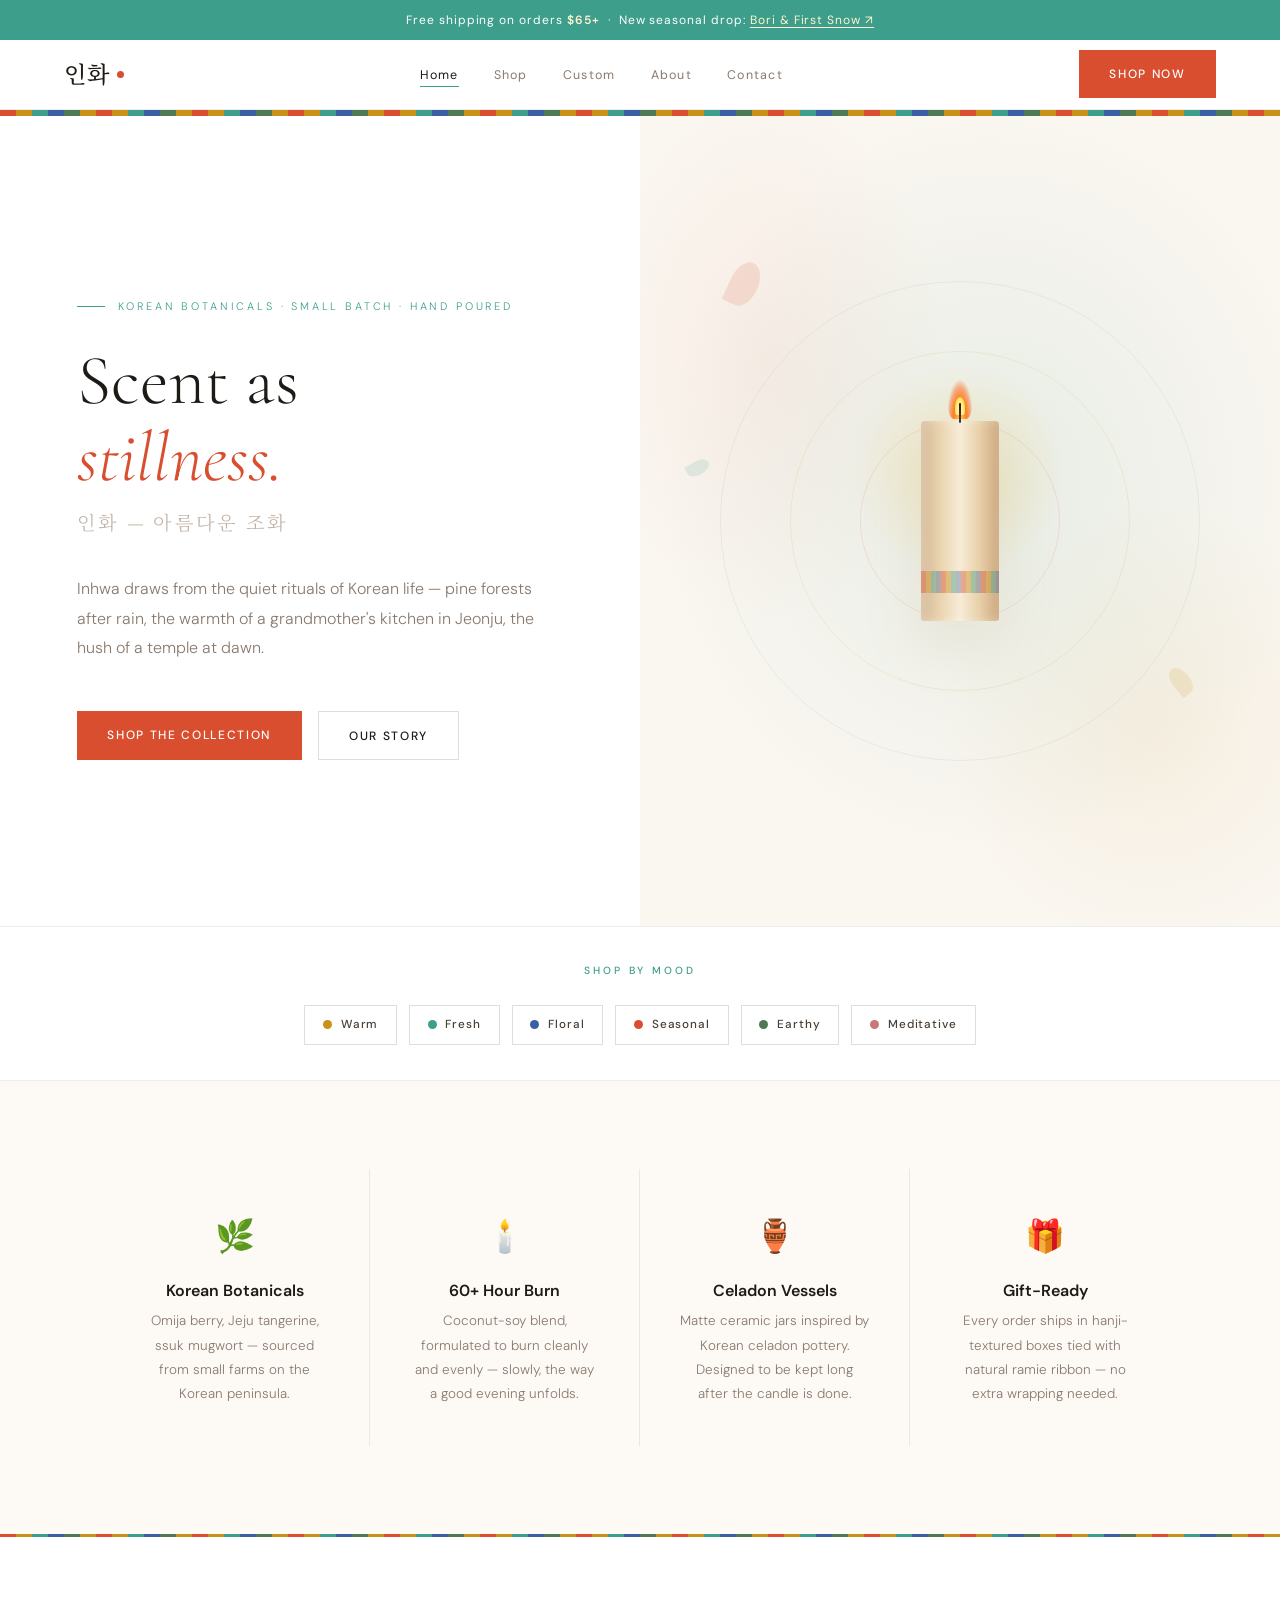
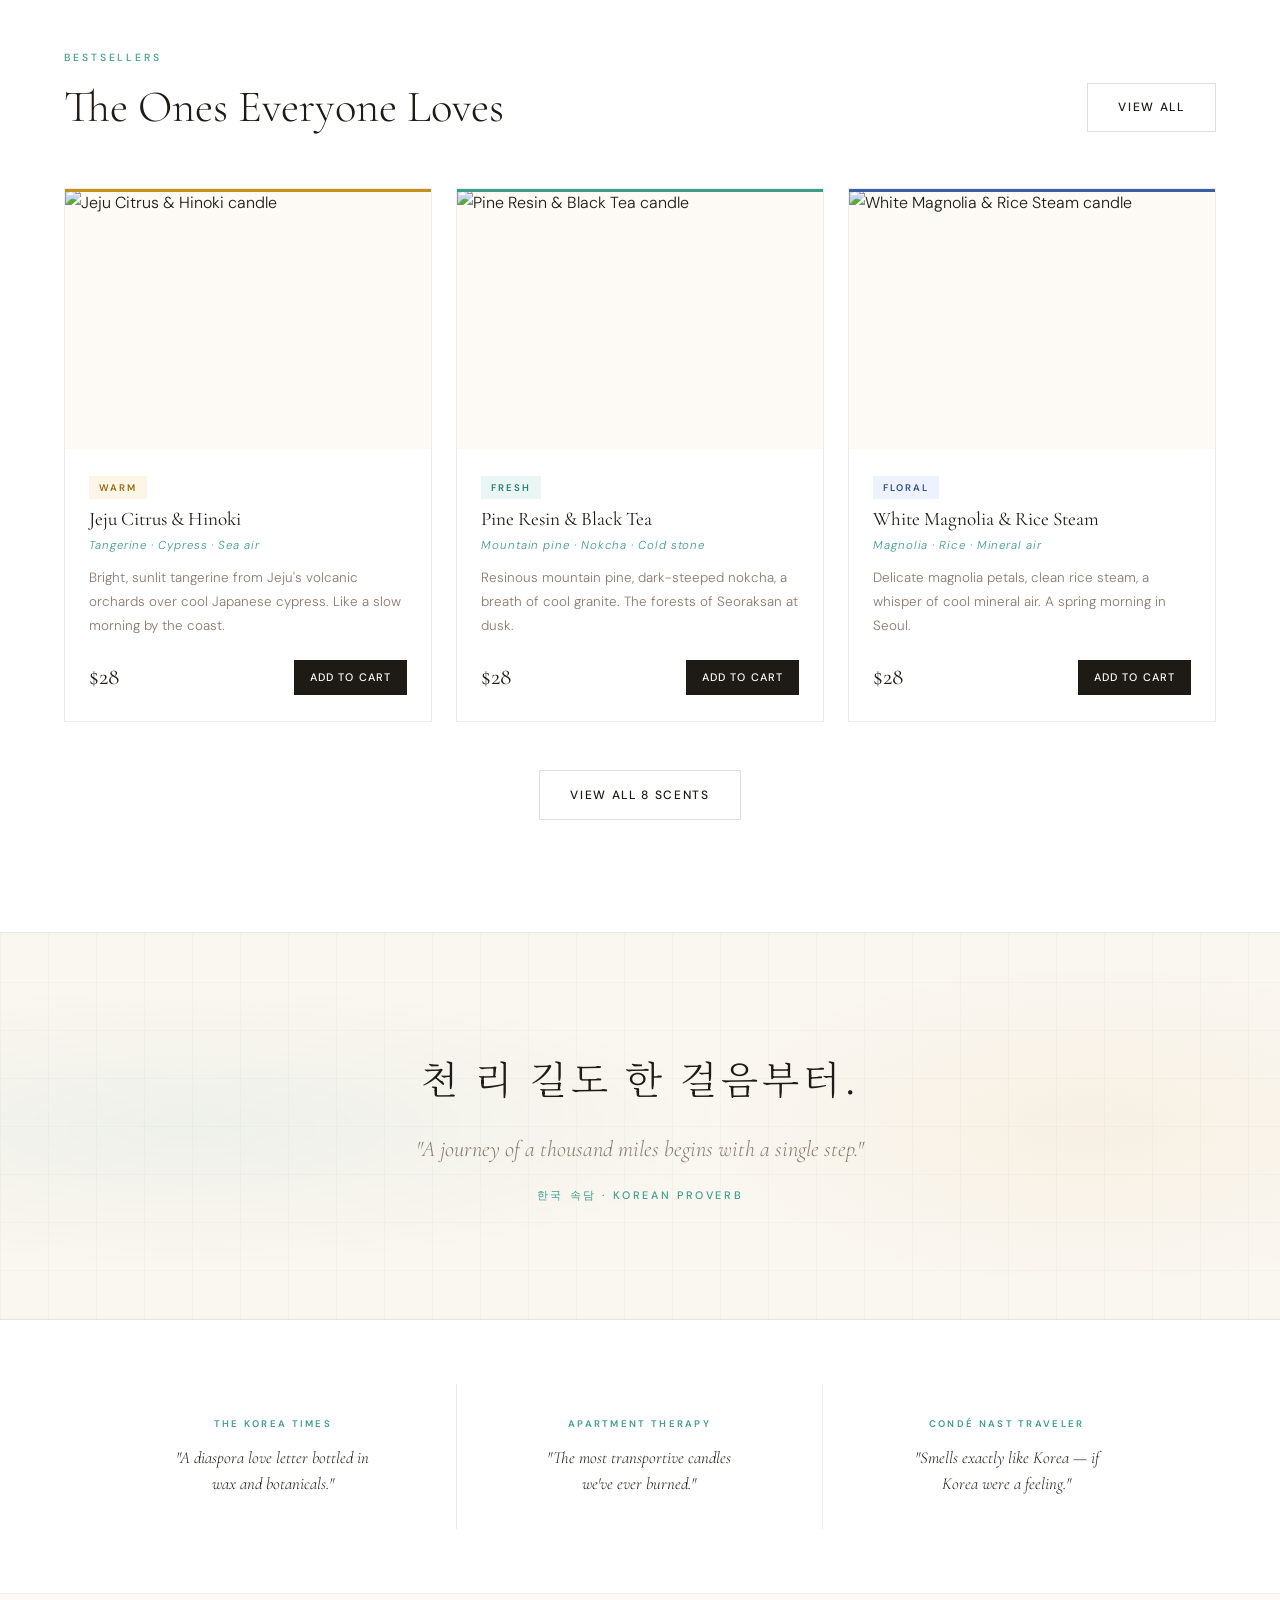
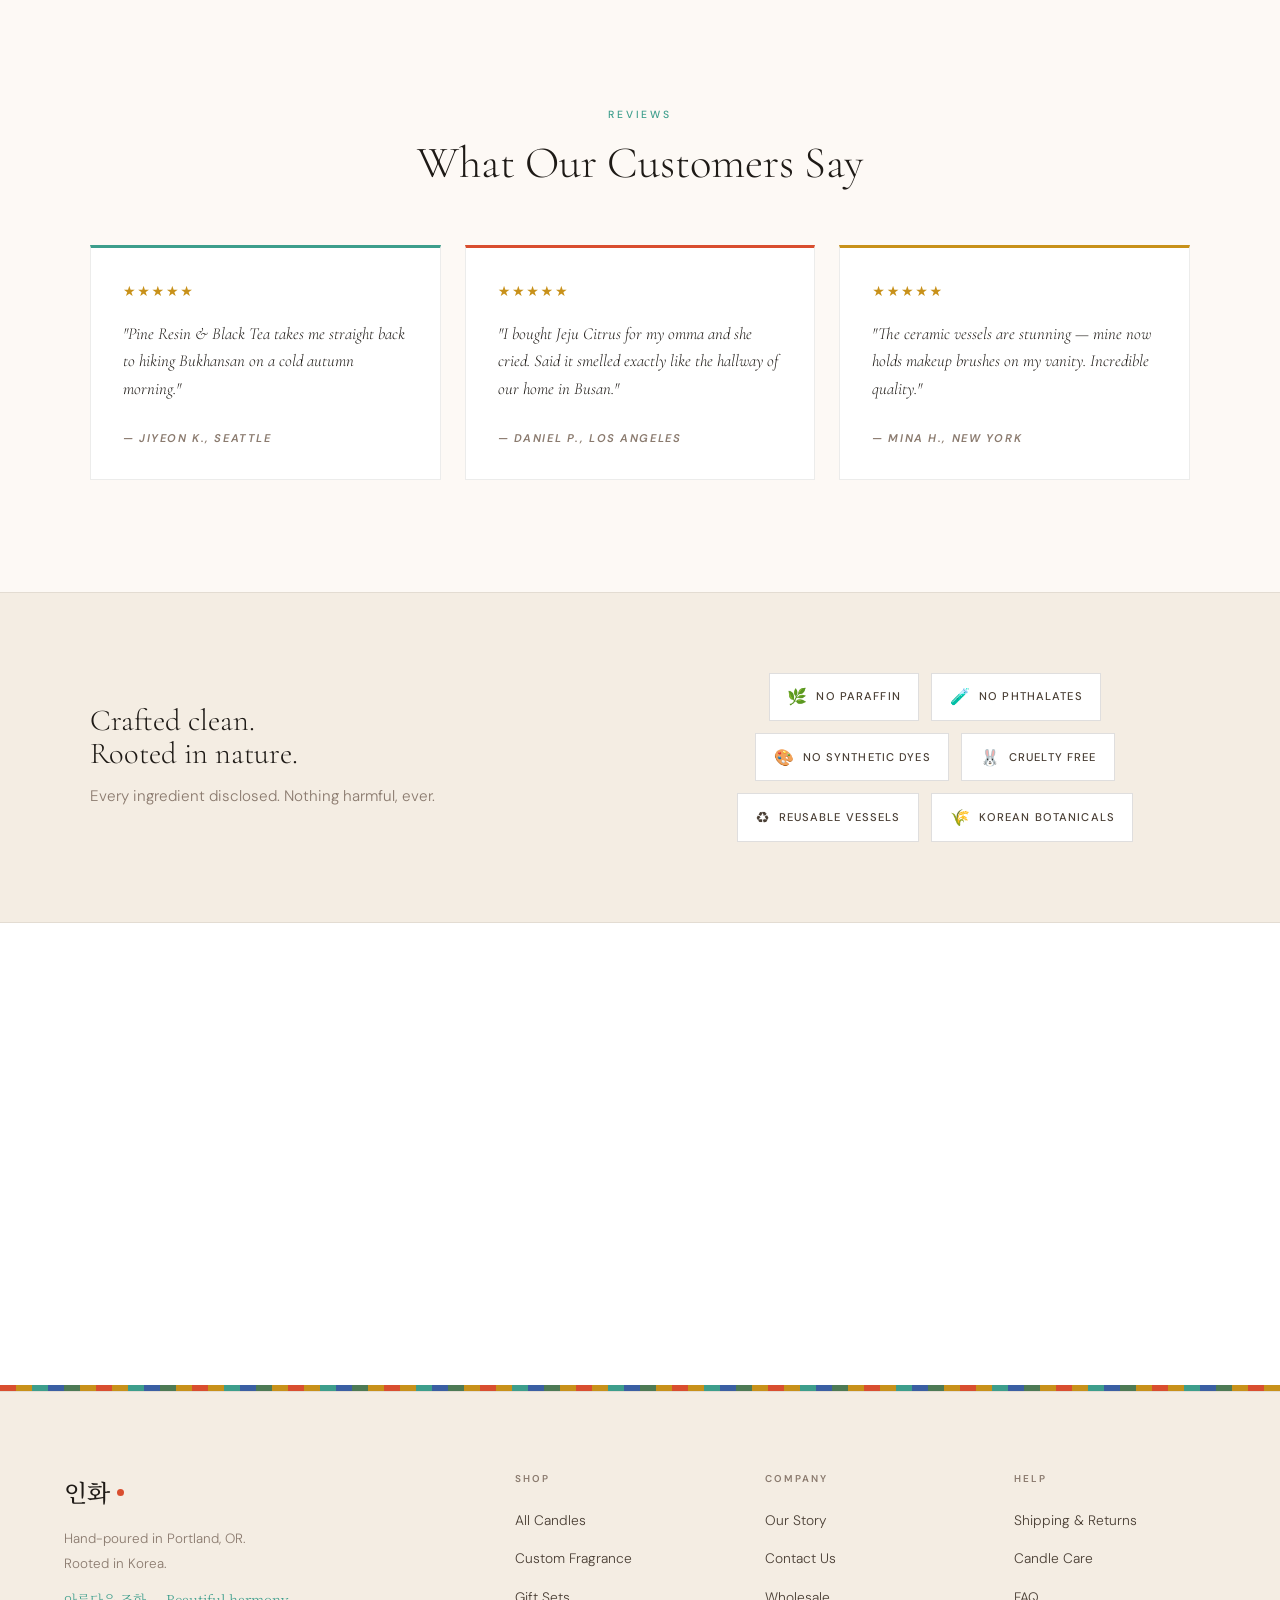
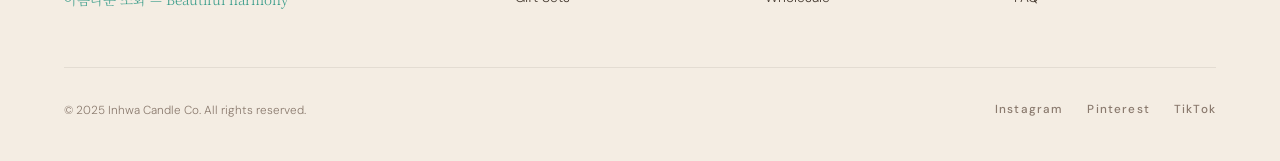
==== commit 3bc717a8: "add pictures to listings" ====
--- a/index.html
+++ b/index.html
@@ -102,7 +102,7 @@
       <div class="card reveal">
         <div class="card__stripe" style="background:var(--temple-gold)"></div>
         <div class="card__img">
-          <div class="card__img-inner" style="background:linear-gradient(145deg,#fdf8ee,#f5dfa0,#e8be58)"></div>
+          <img src="hallabong.png" alt="Jeju Citrus & Hinoki candle" />
         </div>
         <div class="card__body">
           <span class="card__tag card__tag--warm">Warm</span>
@@ -116,7 +116,7 @@
       <div class="card reveal">
         <div class="card__stripe" style="background:var(--temple-teal)"></div>
         <div class="card__img">
-          <div class="card__img-inner" style="background:linear-gradient(145deg,#eaf6f2,#a8ddd4,#5ab8a8)"></div>
+          <img src="pine.png" alt="Pine Resin & Black Tea candle" />
         </div>
         <div class="card__body">
           <span class="card__tag card__tag--fresh">Fresh</span>
@@ -130,7 +130,7 @@
       <div class="card reveal">
         <div class="card__stripe" style="background:var(--temple-blue)"></div>
         <div class="card__img">
-          <div class="card__img-inner" style="background:linear-gradient(145deg,#edf4fc,#b8d4f0,#7aace0)"></div>
+          <img src="hanriver.png" alt="White Magnolia & Rice Steam candle" />
         </div>
         <div class="card__body">
           <span class="card__tag card__tag--floral">Floral</span>
--- a/css/style.css
+++ b/css/style.css
@@ -316,7 +316,9 @@
 }
 .card:hover { transform: translateY(-5px); box-shadow: 0 12px 48px rgba(30,26,22,0.08); }
 .card:hover .card__img-inner { transform: scale(1.04); }
-.card__img { height: 260px; overflow: hidden; position: relative; }
+.card__img { height: 260px; overflow: hidden; position: relative; background: var(--paper); }
+.card__img img { width:100%; height:100%; object-fit:cover; object-position:center; transition:transform 0.6s var(--ease); display:block; }
+.card:hover .card__img img { transform: scale(1.04); }
 .card__img-inner {
   width:100%; height:100%; transition:transform 0.6s var(--ease);
   position:relative; display:flex; align-items:center; justify-content:center;
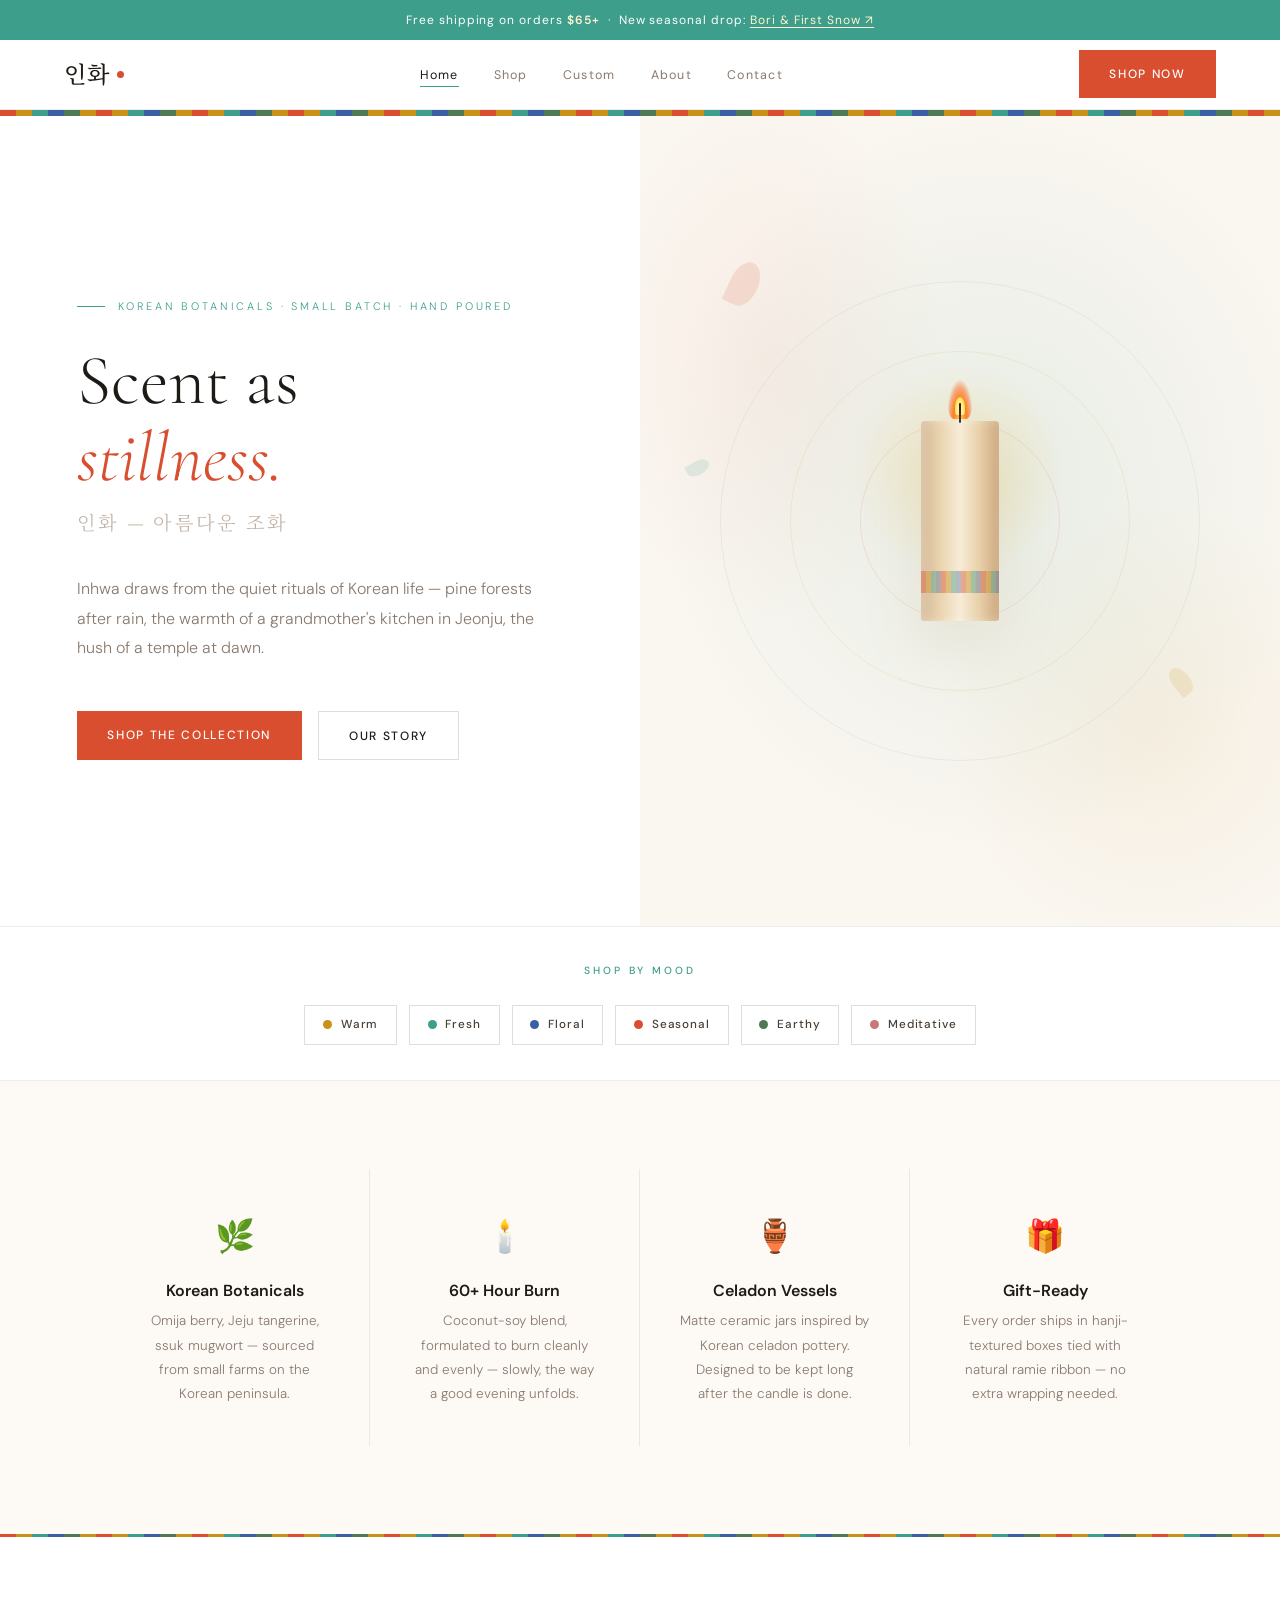
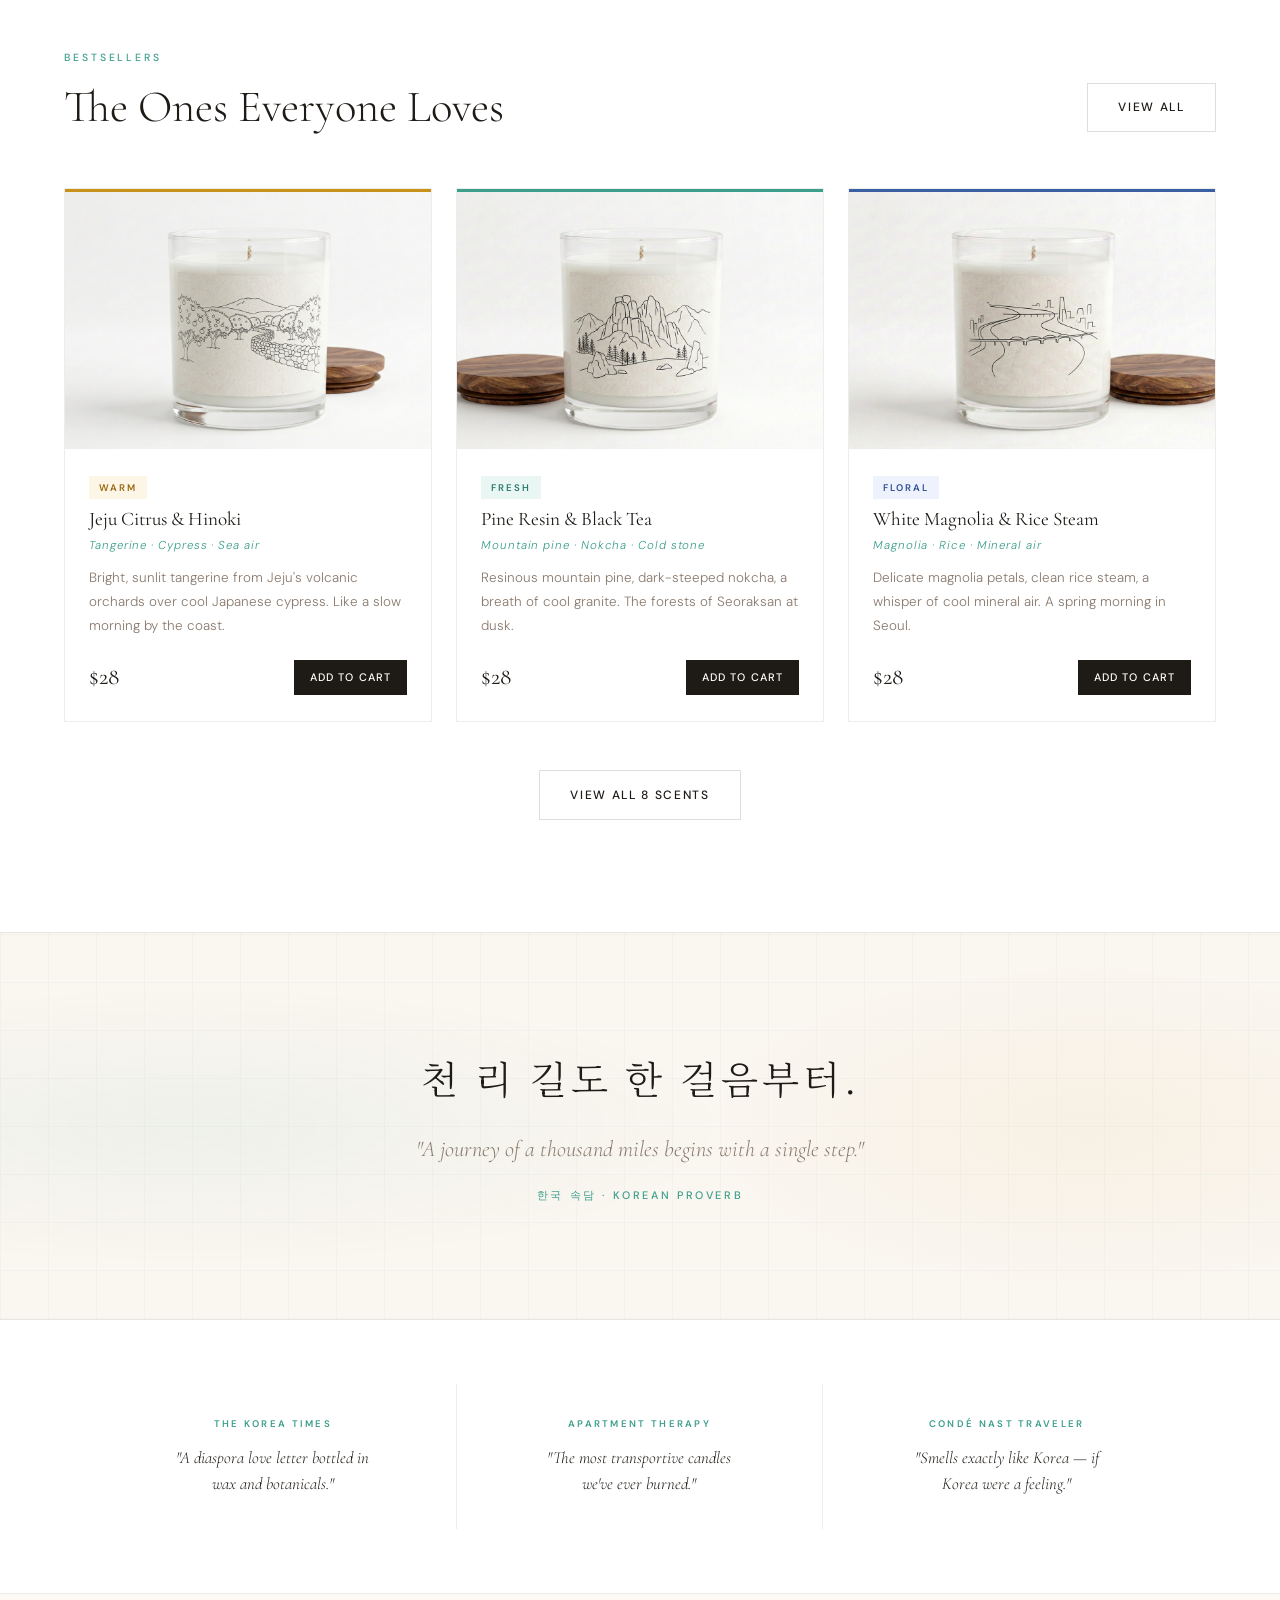
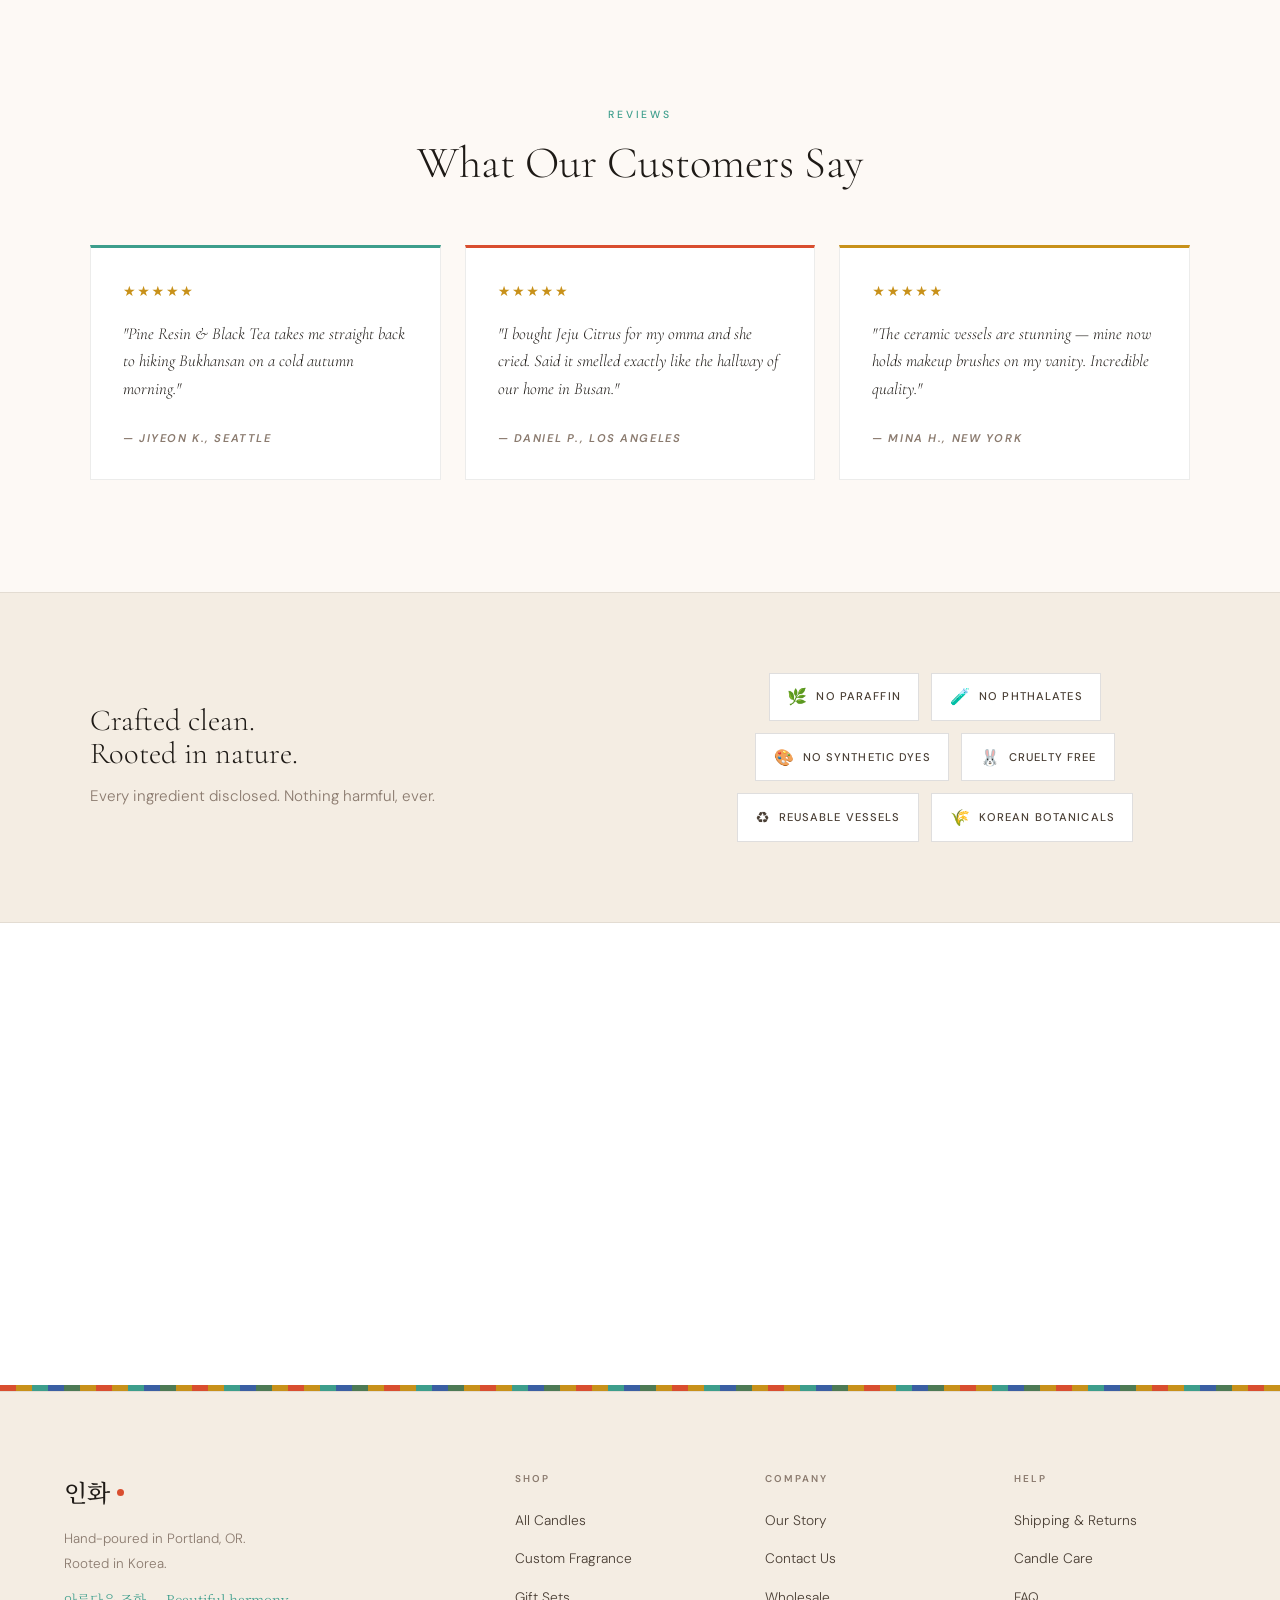
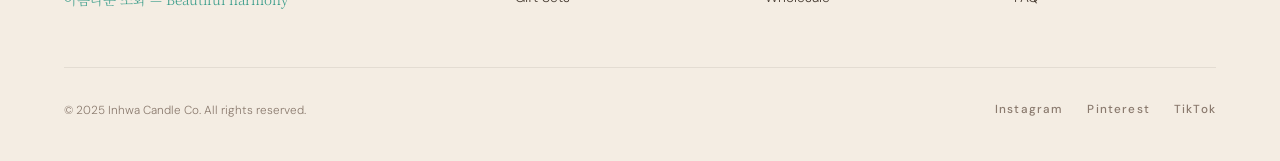
==== commit 6ffdefcd: "Use relative image locations" ====
--- a/index.html
+++ b/index.html
@@ -102,7 +102,7 @@
       <div class="card reveal">
         <div class="card__stripe" style="background:var(--temple-gold)"></div>
         <div class="card__img">
-          <img src="hallabong.png" alt="Jeju Citrus & Hinoki candle" />
+          <img src="assets/images/hallabong.png" alt="Jeju Citrus & Hinoki candle" />
         </div>
         <div class="card__body">
           <span class="card__tag card__tag--warm">Warm</span>
@@ -116,7 +116,7 @@
       <div class="card reveal">
         <div class="card__stripe" style="background:var(--temple-teal)"></div>
         <div class="card__img">
-          <img src="pine.png" alt="Pine Resin & Black Tea candle" />
+          <img src="assets/images/pine.png" alt="Pine Resin & Black Tea candle" />
         </div>
         <div class="card__body">
           <span class="card__tag card__tag--fresh">Fresh</span>
@@ -130,7 +130,7 @@
       <div class="card reveal">
         <div class="card__stripe" style="background:var(--temple-blue)"></div>
         <div class="card__img">
-          <img src="hanriver.png" alt="White Magnolia & Rice Steam candle" />
+          <img src="assets/images/hanriver.png" alt="White Magnolia & Rice Steam candle" />
         </div>
         <div class="card__body">
           <span class="card__tag card__tag--floral">Floral</span>
